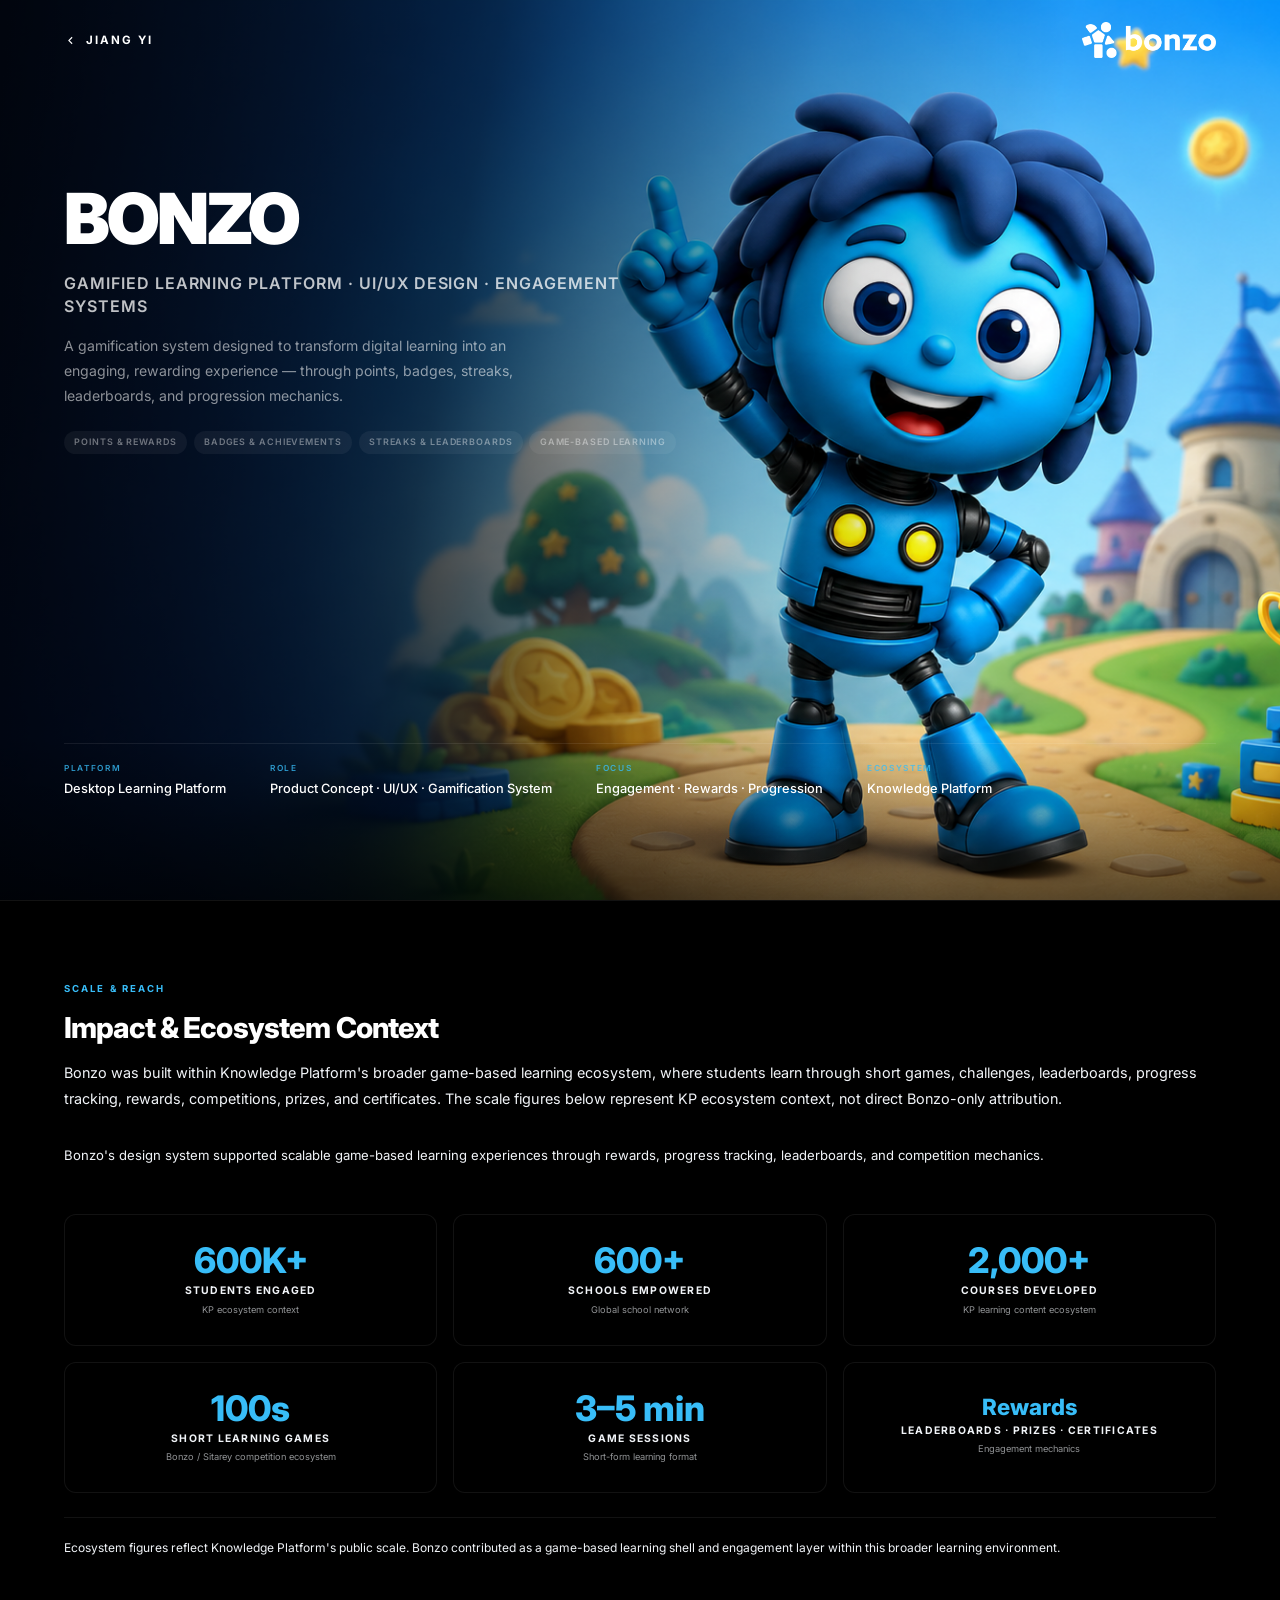
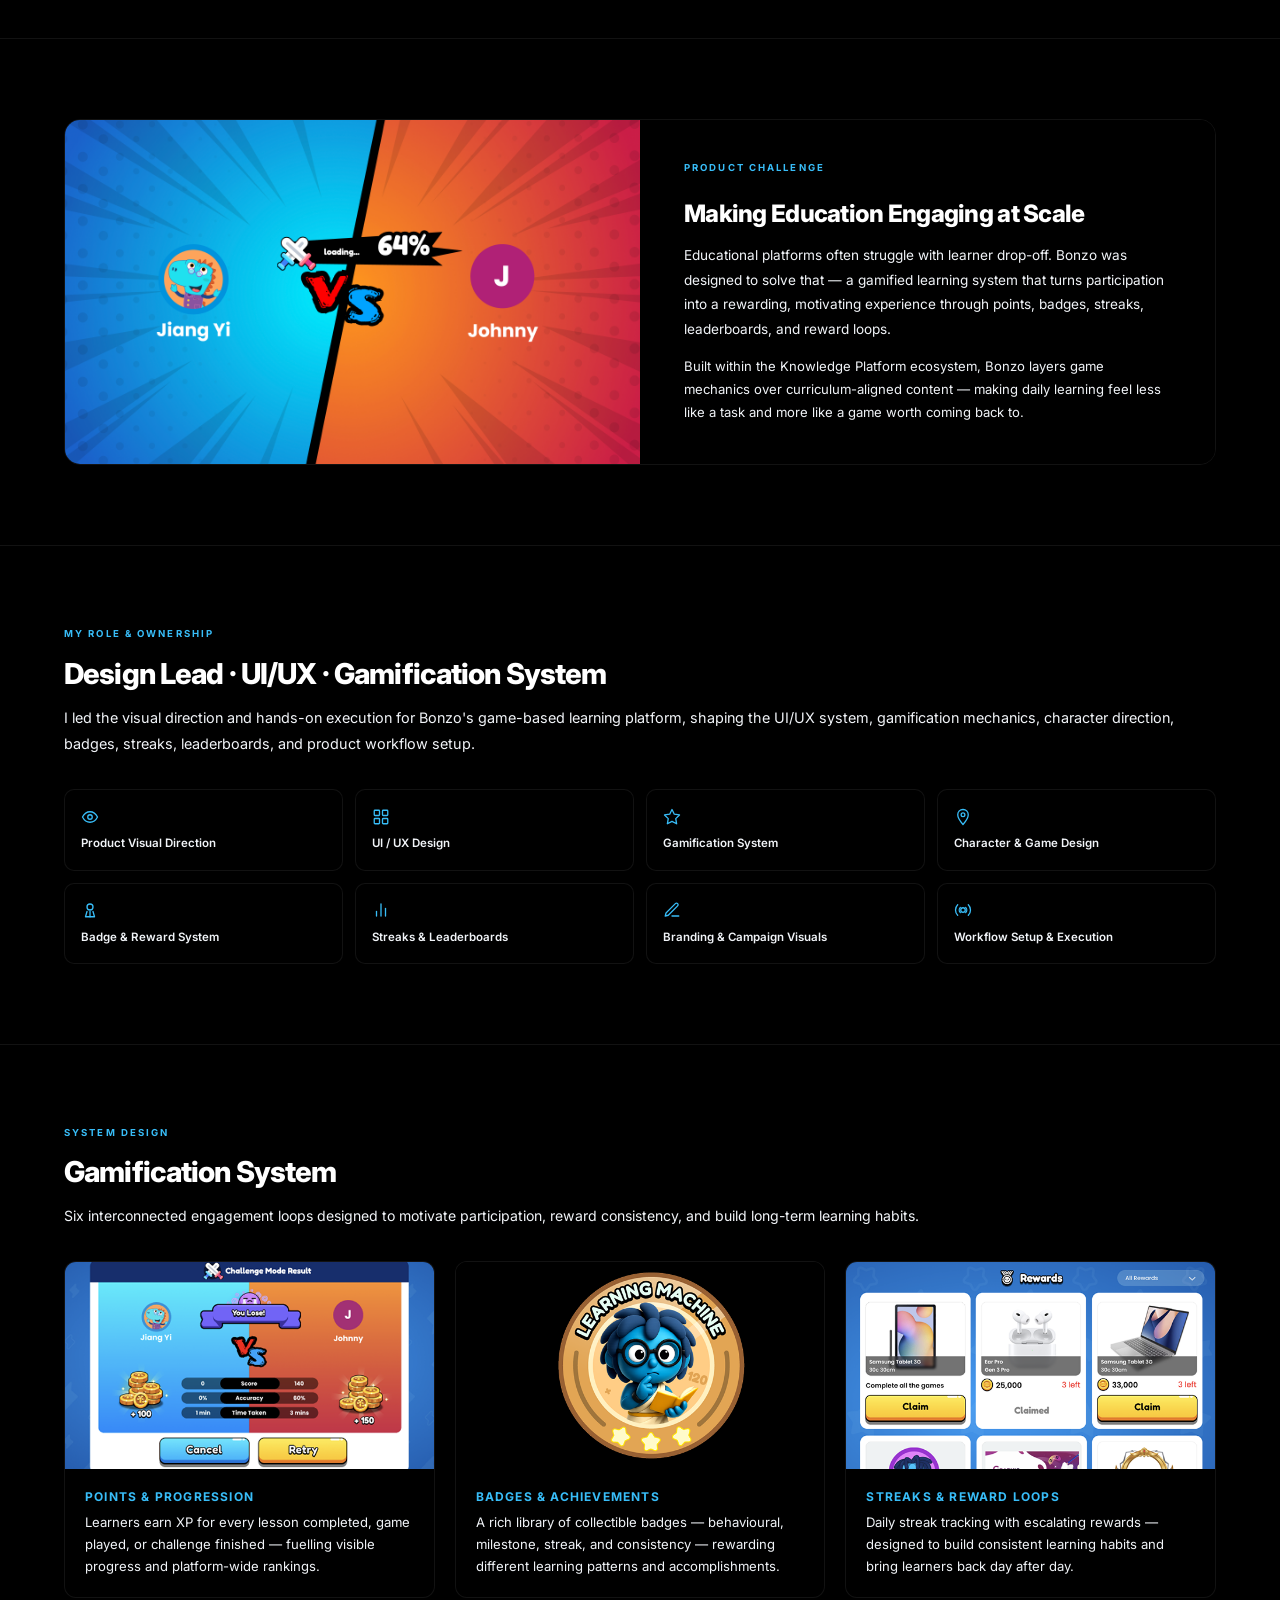
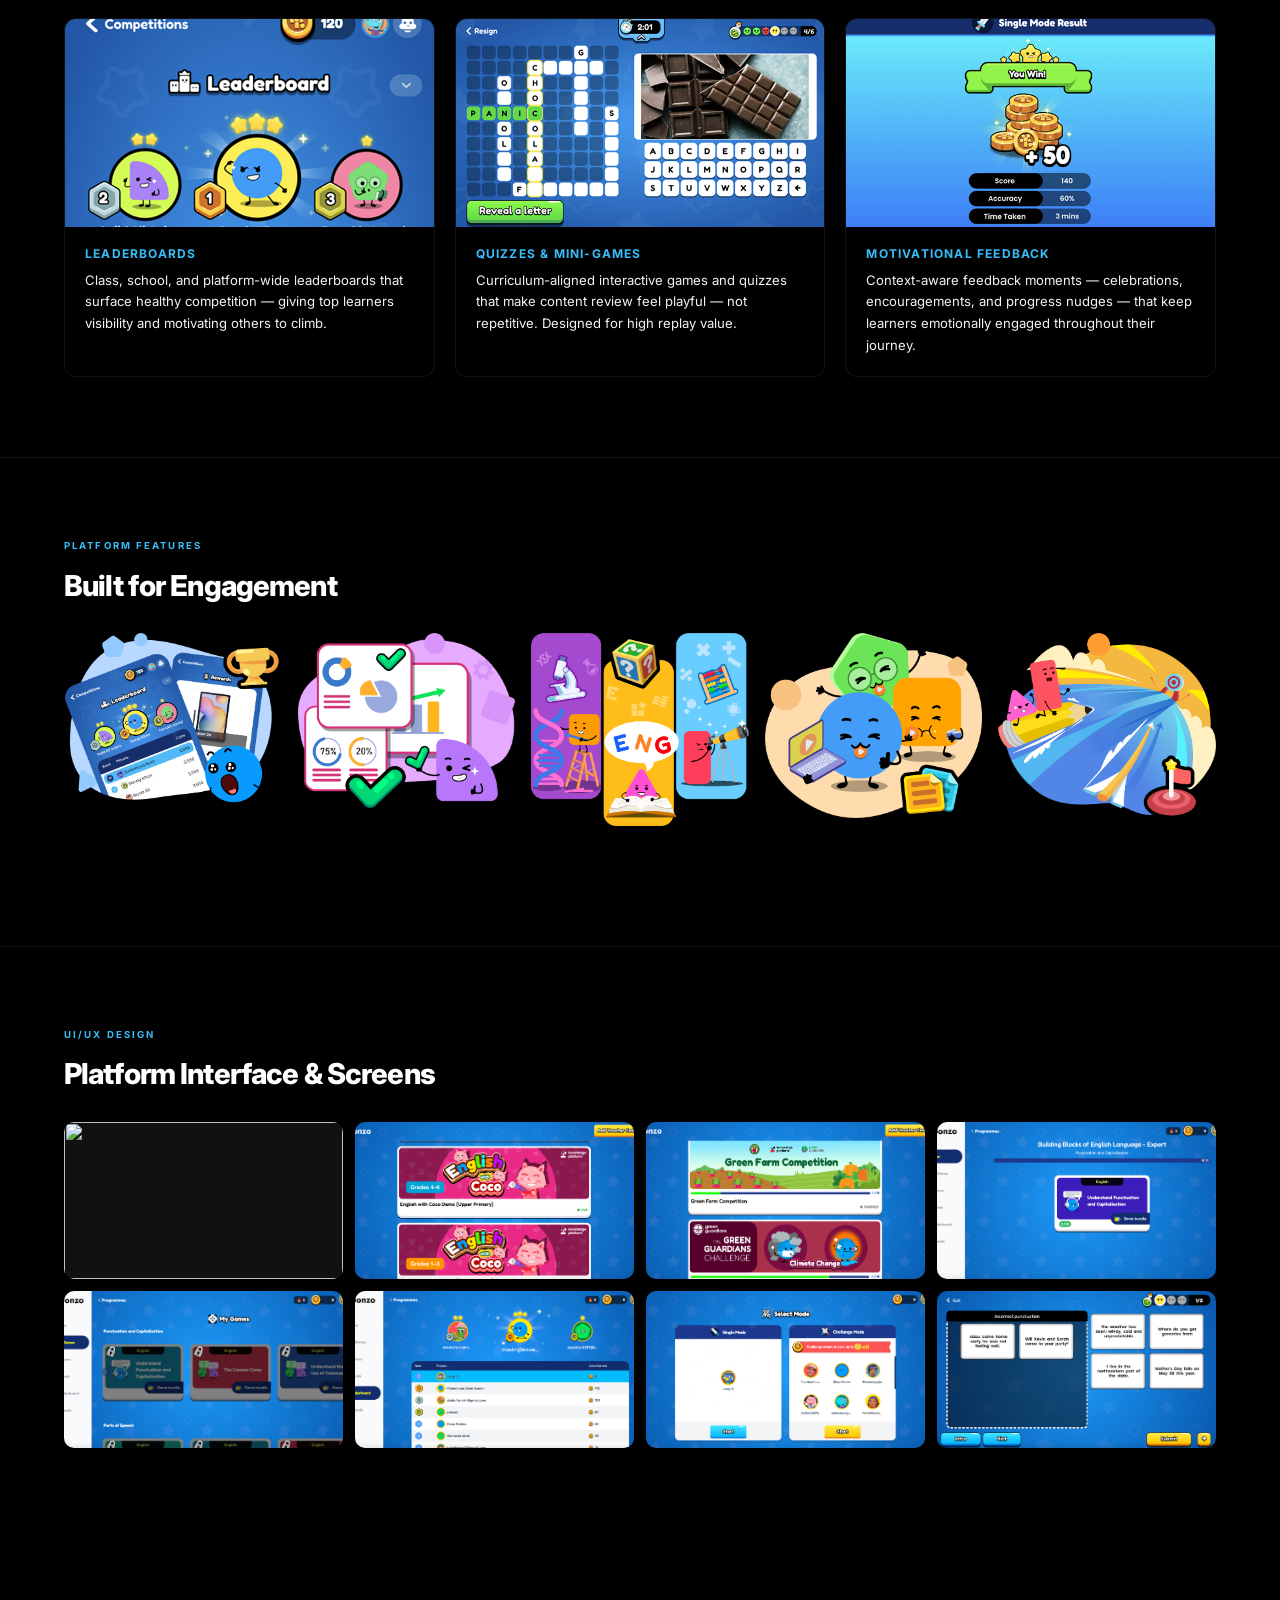
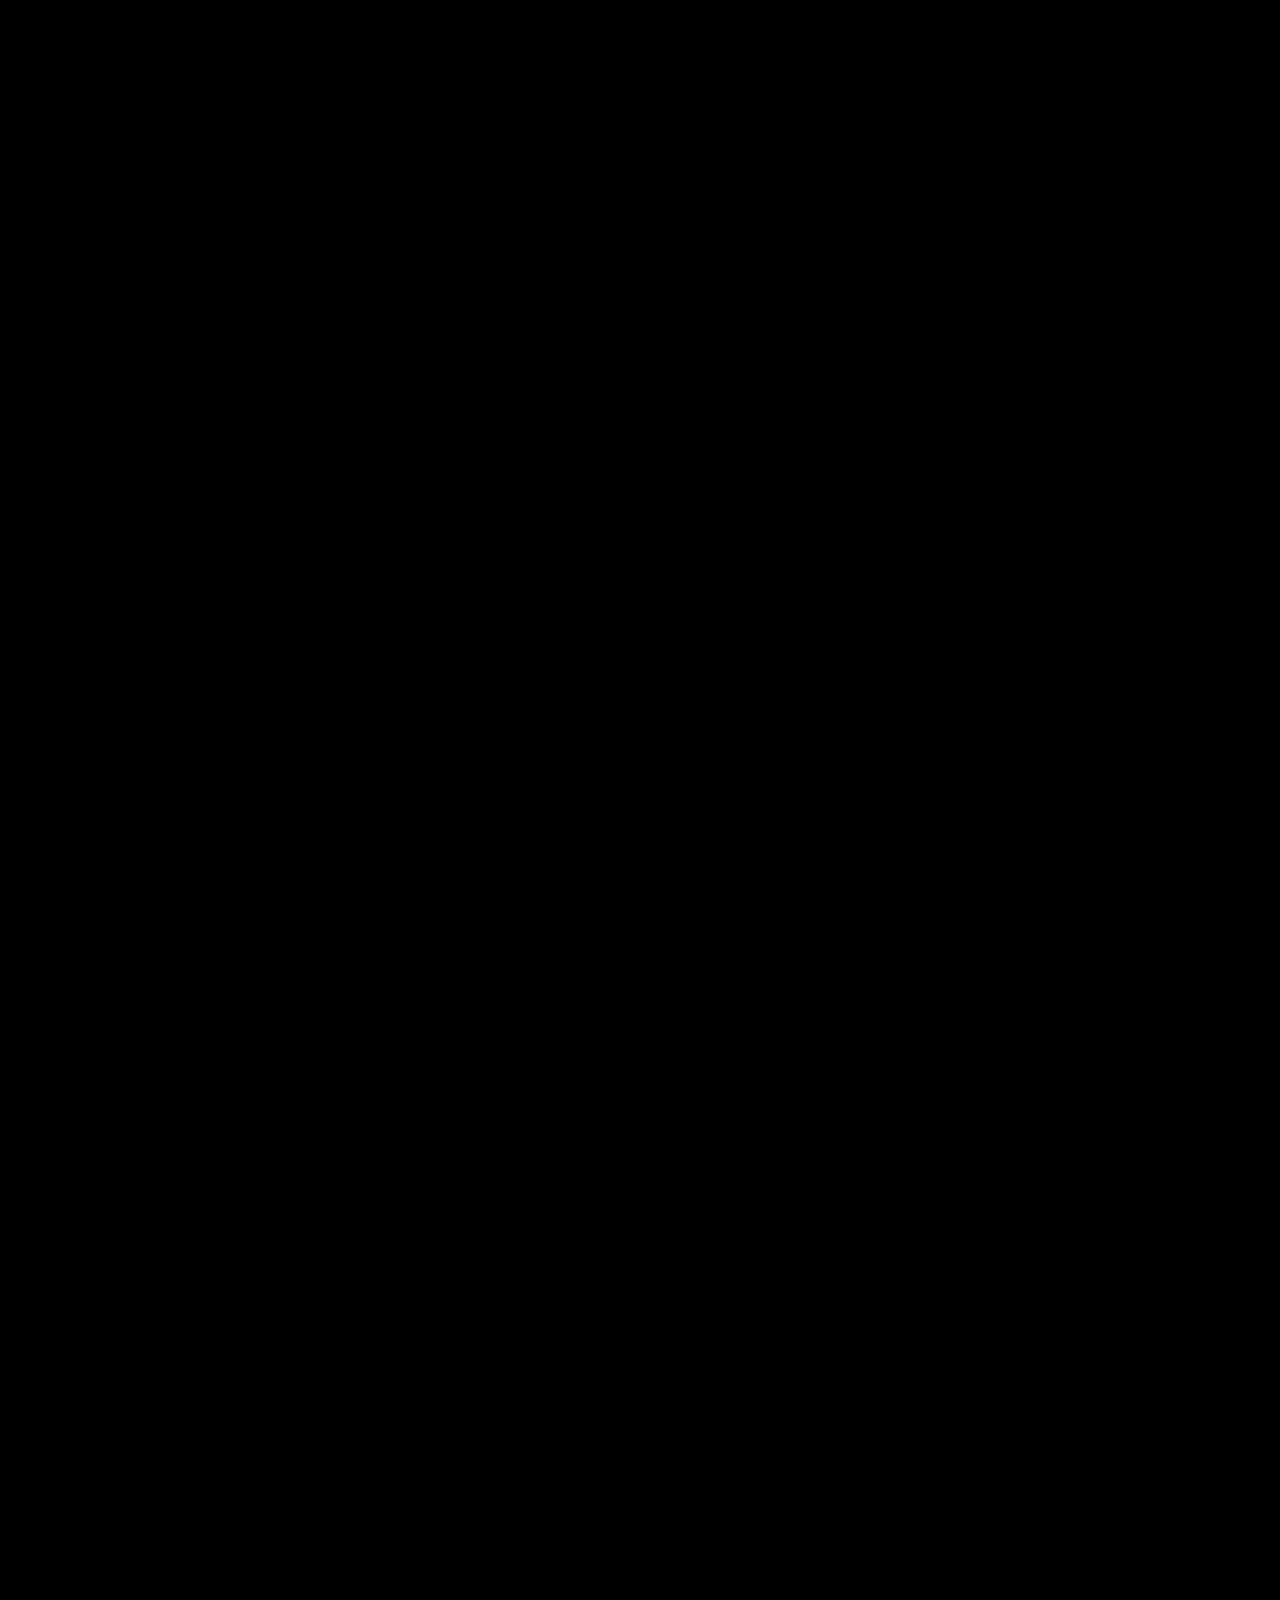
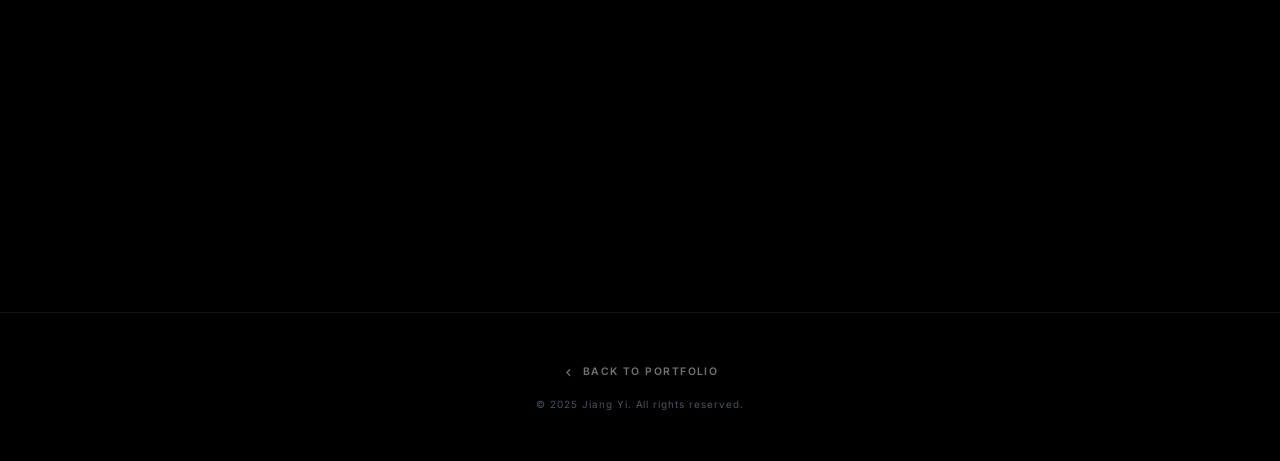
==== projects/bonzo/index.html @ a7fcb8cb "Portfolio update — Bonzo redesign, homepage fixes" ====
<!DOCTYPE html>
<html lang="en">
<head>
  <meta charset="UTF-8">
  <meta name="viewport" content="width=device-width, initial-scale=1.0">
  <title>BONZO — Jiang Yi</title>
  <link rel="stylesheet" href="../../assets/style.css">
  <link rel="preconnect" href="https://fonts.googleapis.com">
  <link href="https://fonts.googleapis.com/css2?family=Playfair+Display:ital@1&display=swap" rel="stylesheet">
  <style>
    @keyframes slow-pan{from{background-position:40% center}to{background-position:60% center}}
    /* Hero: full-bleed, no scale gap, stronger left gradient */
    .hero-full__bg img{transform:none!important;object-fit:cover!important;object-position:center center!important}
    .hero-full__bg::before{background:
      linear-gradient(100deg,rgba(0,0,0,.88) 0%,rgba(0,0,0,.65) 35%,rgba(0,0,0,.2) 58%,rgba(0,0,0,0) 75%),
      linear-gradient(to top,rgba(0,0,0,.6) 0%,rgba(0,0,0,0) 18%)!important}
    .overview-grid{display:grid;grid-template-columns:1.2fr 1fr;gap:4rem;align-items:start}
    .role-note{font-size:.78rem;color:var(--text3);margin-top:1rem;line-height:1.65;font-style:italic}
    .role-grid{display:grid;grid-template-columns:repeat(4,1fr);gap:.75rem;margin-top:1.5rem}
    .role-card{background:#000;border:1px solid var(--line);border-radius:10px;padding:1.1rem 1rem;font-size:.72rem;font-weight:600;color:var(--text2);line-height:1.45;transition:transform .25s ease,box-shadow .25s ease,border-color .25s ease}
    .role-card:hover{transform:translateY(-3px);box-shadow:0 10px 28px -8px var(--accent-glow);border-color:var(--accent-soft)}
    .role-card svg{display:block;width:18px;height:18px;stroke:var(--accent);fill:none;stroke-width:1.75;stroke-linecap:round;stroke-linejoin:round;margin-bottom:.6rem}
    /* Gamification feature cards */
    .gami-grid{display:grid;grid-template-columns:repeat(3,1fr);gap:1.25rem}
    .gami-card{background:#000;border-radius:12px;overflow:hidden;border:1px solid var(--line);transition:transform .25s ease,box-shadow .25s ease}
    .gami-card:hover{transform:translateY(-4px);box-shadow:0 16px 40px -10px var(--accent-glow)}
    .gami-thumb{width:100%;aspect-ratio:16/9;overflow:hidden;background:#111}
    .gami-thumb img{width:100%;height:100%;object-fit:cover;display:block;transition:transform .4s ease}
    .gami-card:hover .gami-thumb img{transform:scale(1.04)}
    .gami-body{padding:1.1rem 1.25rem 1.25rem}
    .gami-title{font-size:.75rem;font-weight:700;letter-spacing:.1em;text-transform:uppercase;color:var(--accent);margin-bottom:.4rem}
    .gami-desc{font-size:.82rem;color:var(--text3);line-height:1.65}
    /* Badge carousel */
    .badge-category{margin-bottom:3.5rem}
    .badge-cat-label{font-size:.6rem;font-weight:700;letter-spacing:.14em;text-transform:uppercase;color:var(--text3);margin-bottom:1.25rem;padding-bottom:.6rem;border-bottom:1px solid rgba(255,255,255,0.07);display:flex;align-items:center;justify-content:space-between}
    .badge-cat-label span{display:flex;gap:.4rem}
    .badge-nav-btn{background:none;border:1px solid rgba(255,255,255,0.12);border-radius:50%;width:28px;height:28px;display:flex;align-items:center;justify-content:center;cursor:pointer;color:rgba(255,255,255,0.5);transition:border-color .2s,color .2s,background .2s;flex-shrink:0}
    .badge-nav-btn:hover{border-color:var(--accent);color:var(--accent);background:rgba(255,255,255,0.04)}
    .badge-nav-btn:disabled{opacity:.2;cursor:default}
    .badge-nav-btn svg{width:14px;height:14px;stroke:currentColor;fill:none;stroke-width:2;stroke-linecap:round;stroke-linejoin:round}
    .badge-carousel{overflow:hidden;position:relative}
    .badge-track{display:flex;gap:1.5rem;transition:transform .4s cubic-bezier(.4,0,.2,1)}
    .badge-item{text-align:center;background:none;padding:.5rem;flex:0 0 calc(25% - 1.125rem);min-width:0;transition:transform .3s cubic-bezier(.34,1.56,.64,1)}
    .badge-item:hover{transform:scale(1.15)}
    .badge-item img{width:140px;height:140px;object-fit:contain;display:block;margin:0 auto .75rem;filter:drop-shadow(0 8px 20px rgba(0,0,0,0.55))}
    .badge-item:hover img{filter:drop-shadow(0 14px 28px rgba(0,0,0,0.5)) brightness(1.1)}
    .badge-name{font-size:.58rem;font-weight:700;letter-spacing:.1em;text-transform:uppercase;color:var(--text3);line-height:1.3}
    /* Impact */
    .impact-grid{display:grid;grid-template-columns:repeat(3,1fr);gap:1rem}
    .impact-item{background:#000;border:1px solid var(--line);border-radius:12px;padding:1.75rem 1.5rem;text-align:center;transition:transform .25s ease,box-shadow .25s ease,border-color .25s ease}
    .impact-item:hover{transform:translateY(-4px);box-shadow:0 16px 40px -10px var(--accent-glow);border-color:var(--accent-soft)}
    .impact-num{font-size:2.2rem;font-weight:800;color:var(--accent);line-height:1;margin-bottom:.3rem}
    .impact-label{font-size:.65rem;font-weight:700;letter-spacing:.12em;text-transform:uppercase;color:var(--text2);margin-bottom:.25rem}
    .impact-note{font-size:.58rem;color:var(--text3);opacity:.6;margin-top:.2rem;line-height:1.4}
    .ecosystem-note{font-size:.75rem;color:var(--text3);line-height:1.65;margin-top:1.5rem;padding-top:1.25rem;border-top:1px solid var(--line)}
    /* Feature pill cards */
    .feat-grid{display:grid;grid-template-columns:repeat(5,1fr);gap:1rem;margin-bottom:2.5rem}
    .feat-card{background:#000;border-radius:12px;overflow:hidden;transition:transform .25s ease}
    .feat-card:hover{transform:translateY(-4px)}
    .feat-card img{width:100%;display:block;object-fit:cover}
    @media(max-width:900px){
      .overview-grid{grid-template-columns:1fr;gap:2.5rem}
      .role-grid{grid-template-columns:repeat(2,1fr)}
      .gami-grid{grid-template-columns:repeat(2,1fr)}
      .badge-row{grid-template-columns:repeat(4,1fr)}
      .badge-item img{width:110px;height:110px}
      .impact-grid{grid-template-columns:repeat(2,1fr)}
      .feat-grid{grid-template-columns:repeat(3,1fr)}
    }
    @media(max-width:600px){
      .gami-grid{grid-template-columns:1fr}
      .role-grid{grid-template-columns:1fr}
      .badge-row{grid-template-columns:repeat(2,1fr)}
      .badge-item img{width:90px;height:90px}
      .feat-grid{grid-template-columns:repeat(2,1fr)}
    }
  </style>
</head>
<body class="theme-sky">

  <nav class="site-nav" id="siteNav">
    <div class="container">
      <a href="../../index.html" class="nav-logo">
        <svg viewBox="0 0 24 24" fill="none" stroke="currentColor" stroke-width="2"><polyline points="15 18 9 12 15 6"/></svg>
        Jiang Yi
      </a>
      <img src="./assets/top%20right%20small%20Logo.png" alt="Bonzo" style="height:36px;width:auto;display:block">
    </div>
  </nav>

  <!-- HERO -->
  <section class="hero-full">
    <div class="hero-full__bg">
      <img src="./assets/Hero%20Image.png" alt="Bonzo platform"
           onerror="this.style.display='none';this.nextElementSibling.style.display='flex'">
      <div class="hero-full__placeholder" style="display:none"></div>
    </div>
    <div class="hero-full__frame">
      <div class="hero-full__content">
        <h1 class="hero-full__title">BONZO</h1>
        <p class="hero-full__sub">Gamified Learning Platform · UI/UX Design · Engagement Systems</p>
        <p class="hero-full__desc">A gamification system designed to transform digital learning into an engaging, rewarding experience — through points, badges, streaks, leaderboards, and progression mechanics.</p>
        <div class="hero-full__tags">
          <span class="tag">Points & Rewards</span>
          <span class="tag">Badges & Achievements</span>
          <span class="tag">Streaks & Leaderboards</span>
          <span class="tag">Game-Based Learning</span>
        </div>
      </div>
      <div class="hero-full__footer">
        <div class="hero-full__meta hero-full__meta--4">
          <div><div class="m-l">Platform</div><div class="m-v">Desktop Learning Platform</div></div>
          <div><div class="m-l">Role</div><div class="m-v">Product Concept · UI/UX · Gamification System</div></div>
          <div><div class="m-l">Focus</div><div class="m-v">Engagement · Rewards · Progression</div></div>
          <div><div class="m-l">Ecosystem</div><div class="m-v">Knowledge Platform</div></div>
        </div>
      </div>
    </div>
  </section>

  <!-- IMPACT & SCALE -->
  <section class="content-section reveal" id="bonzo-impact">
    <div class="container">
      <span class="section-label">Scale & Reach</span>
      <h2 style="font-size:1.8rem;margin:1rem 0 1rem;line-height:1.1">Impact & Ecosystem Context</h2>
      <p class="section-lead">Bonzo was built within Knowledge Platform's broader game-based learning ecosystem, where students learn through short games, challenges, leaderboards, progress tracking, rewards, competitions, prizes, and certificates. The scale figures below represent KP ecosystem context, not direct Bonzo-only attribution.</p>
      <p style="font-size:.82rem;color:var(--text2);line-height:1.7;margin-bottom:2rem">Bonzo's design system supported scalable game-based learning experiences through rewards, progress tracking, leaderboards, and competition mechanics.</p>
      <div class="impact-grid">
        <div class="impact-item">
          <div class="impact-num">600K+</div>
          <div class="impact-label">Students Engaged</div>
          <div class="impact-note">KP ecosystem context</div>
        </div>
        <div class="impact-item">
          <div class="impact-num">600+</div>
          <div class="impact-label">Schools Empowered</div>
          <div class="impact-note">Global school network</div>
        </div>
        <div class="impact-item">
          <div class="impact-num">2,000+</div>
          <div class="impact-label">Courses Developed</div>
          <div class="impact-note">KP learning content ecosystem</div>
        </div>
        <div class="impact-item">
          <div class="impact-num">100s</div>
          <div class="impact-label">Short Learning Games</div>
          <div class="impact-note">Bonzo / Sitarey competition ecosystem</div>
        </div>
        <div class="impact-item">
          <div class="impact-num">3–5 min</div>
          <div class="impact-label">Game Sessions</div>
          <div class="impact-note">Short-form learning format</div>
        </div>
        <div class="impact-item">
          <div class="impact-num" style="font-size:1.4rem;padding-top:.3rem">Rewards</div>
          <div class="impact-label">Leaderboards · Prizes · Certificates</div>
          <div class="impact-note">Engagement mechanics</div>
        </div>
      </div>
      <p class="ecosystem-note">Ecosystem figures reflect Knowledge Platform's public scale. Bonzo contributed as a game-based learning shell and engagement layer within this broader learning environment.</p>
    </div>
  </section>

  <!-- PRODUCT CHALLENGE & ROLE -->
  <section class="content-section reveal">
    <div class="container">
      <div style="display:grid;grid-template-columns:1fr 1fr;min-height:320px;border-radius:16px;overflow:hidden;border:1px solid var(--line)">
        <div style="overflow:hidden">
          <img src="./assets/game.jpg" alt="Bonzo game interface" loading="lazy"
               style="width:100%;height:100%;object-fit:cover;object-position:center center;display:block">
        </div>
        <div style="display:flex;flex-direction:column;justify-content:center;padding:2.5rem 2.75rem;background:#000">
          <span class="section-label">Product Challenge</span>
          <h2 style="font-size:1.5rem;margin:.75rem 0 1rem;line-height:1.15">Making Education Engaging at Scale</h2>
          <p style="color:var(--text2);font-size:.85rem;line-height:1.8;margin-bottom:.9rem">Educational platforms often struggle with learner drop-off. Bonzo was designed to solve that — a gamified learning system that turns participation into a rewarding, motivating experience through points, badges, streaks, leaderboards, and reward loops.</p>
          <p style="color:var(--text3);font-size:.82rem;line-height:1.75">Built within the Knowledge Platform ecosystem, Bonzo layers game mechanics over curriculum-aligned content — making daily learning feel less like a task and more like a game worth coming back to.</p>
        </div>
      </div>
    </div>
  </section>

  <!-- MY ROLE & OWNERSHIP -->
  <section class="content-section reveal">
    <div class="container">
      <span class="section-label">My Role & Ownership</span>
      <h2 style="font-size:1.8rem;margin:1rem 0 1rem;line-height:1.1">Design Lead · UI/UX · Gamification System</h2>
      <p class="section-lead">I led the visual direction and hands-on execution for Bonzo's game-based learning platform, shaping the UI/UX system, gamification mechanics, character direction, badges, streaks, leaderboards, and product workflow setup.</p>
      <div class="role-grid">
        <div class="role-card">
          <svg viewBox="0 0 24 24"><circle cx="12" cy="12" r="3"/><path d="M2 12s3.5-7 10-7 10 7 10 7-3.5 7-10 7S2 12 2 12z"/></svg>
          Product Visual Direction
        </div>
        <div class="role-card">
          <svg viewBox="0 0 24 24"><rect x="3" y="3" width="7" height="7" rx="1"/><rect x="14" y="3" width="7" height="7" rx="1"/><rect x="3" y="14" width="7" height="7" rx="1"/><rect x="14" y="14" width="7" height="7" rx="1"/></svg>
          UI / UX Design
        </div>
        <div class="role-card">
          <svg viewBox="0 0 24 24"><path d="M12 2l3.09 6.26L22 9.27l-5 4.87 1.18 6.88L12 17.77l-6.18 3.25L7 14.14 2 9.27l6.91-1.01L12 2z"/></svg>
          Gamification System
        </div>
        <div class="role-card">
          <svg viewBox="0 0 24 24"><path d="M12 2C8 2 5 5 5 9c0 5 7 13 7 13s7-8 7-13c0-4-3-7-7-7z"/><circle cx="12" cy="9" r="2.5"/></svg>
          Character & Game Design
        </div>
        <div class="role-card">
          <svg viewBox="0 0 24 24"><circle cx="12" cy="8" r="4"/><path d="M8 14l-2 7h12l-2-7"/><path d="M12 14v7"/></svg>
          Badge & Reward System
        </div>
        <div class="role-card">
          <svg viewBox="0 0 24 24"><line x1="18" y1="20" x2="18" y2="10"/><line x1="12" y1="20" x2="12" y2="4"/><line x1="6" y1="20" x2="6" y2="14"/></svg>
          Streaks & Leaderboards
        </div>
        <div class="role-card">
          <svg viewBox="0 0 24 24"><path d="M12 20h9"/><path d="M16.5 3.5a2.121 2.121 0 013 3L7 19l-4 1 1-4L16.5 3.5z"/></svg>
          Branding & Campaign Visuals
        </div>
        <div class="role-card">
          <svg viewBox="0 0 24 24"><circle cx="12" cy="12" r="3"/><path d="M19.07 4.93a10 10 0 010 14.14M4.93 4.93a10 10 0 000 14.14"/><path d="M15.54 8.46a5 5 0 010 7.07M8.46 8.46a5 5 0 000 7.07"/></svg>
          Workflow Setup & Execution
        </div>
      </div>
    </div>
  </section>

  <!-- GAMIFICATION SYSTEM -->
  <section class="content-section reveal">
    <div class="container">
      <span class="section-label">System Design</span>
      <h2 style="font-size:1.8rem;margin:1rem 0 1rem;line-height:1.1">Gamification System</h2>
      <p style="color:var(--text2);font-size:.88rem;line-height:1.75;margin-bottom:2rem;">Six interconnected engagement loops designed to motivate participation, reward consistency, and build long-term learning habits.</p>
      <div class="gami-grid">
        <div class="gami-card">
          <div class="gami-thumb"><img src="./assets/01.png" alt="Points & Progression" loading="lazy"></div>
          <div class="gami-body">
            <div class="gami-title">Points & Progression</div>
            <div class="gami-desc">Learners earn XP for every lesson completed, game played, or challenge finished — fuelling visible progress and platform-wide rankings.</div>
          </div>
        </div>
        <div class="gami-card">
          <div class="gami-thumb"><img src="./assets/02.png" alt="Badges & Achievements" loading="lazy"></div>
          <div class="gami-body">
            <div class="gami-title">Badges & Achievements</div>
            <div class="gami-desc">A rich library of collectible badges — behavioural, milestone, streak, and consistency — rewarding different learning patterns and accomplishments.</div>
          </div>
        </div>
        <div class="gami-card">
          <div class="gami-thumb"><img src="./assets/03.png" alt="Streaks & Reward Loops" loading="lazy"></div>
          <div class="gami-body">
            <div class="gami-title">Streaks & Reward Loops</div>
            <div class="gami-desc">Daily streak tracking with escalating rewards — designed to build consistent learning habits and bring learners back day after day.</div>
          </div>
        </div>
        <div class="gami-card">
          <div class="gami-thumb"><img src="./assets/04.png" alt="Leaderboards" loading="lazy"></div>
          <div class="gami-body">
            <div class="gami-title">Leaderboards</div>
            <div class="gami-desc">Class, school, and platform-wide leaderboards that surface healthy competition — giving top learners visibility and motivating others to climb.</div>
          </div>
        </div>
        <div class="gami-card">
          <div class="gami-thumb"><img src="./assets/05.png" alt="Quizzes & Mini-Games" loading="lazy"></div>
          <div class="gami-body">
            <div class="gami-title">Quizzes & Mini-Games</div>
            <div class="gami-desc">Curriculum-aligned interactive games and quizzes that make content review feel playful — not repetitive. Designed for high replay value.</div>
          </div>
        </div>
        <div class="gami-card">
          <div class="gami-thumb"><img src="./assets/06.png" alt="Motivational Feedback" loading="lazy"></div>
          <div class="gami-body">
            <div class="gami-title">Motivational Feedback</div>
            <div class="gami-desc">Context-aware feedback moments — celebrations, encouragements, and progress nudges — that keep learners emotionally engaged throughout their journey.</div>
          </div>
        </div>
      </div>
    </div>
  </section>

  <!-- PLATFORM FEATURE VISUALS -->
  <section class="content-section reveal">
    <div class="container">
      <span class="section-label">Platform Features</span>
      <h2 style="font-size:1.8rem;margin:1rem 0 2rem;line-height:1.1">Built for Engagement</h2>
      <div class="feat-grid">
        <div class="feat-card"><img src="./assets/Gamified.png" alt="Gamified" loading="lazy" onerror="this.parentElement.style.background='#0a0a0a'"></div>
        <div class="feat-card"><img src="./assets/Measurable.png" alt="Measurable" loading="lazy" onerror="this.parentElement.style.background='#0a0a0a'"></div>
        <div class="feat-card"><img src="./assets/Personalised.png" alt="Personalised" loading="lazy" onerror="this.parentElement.style.background='#0a0a0a'"></div>
        <div class="feat-card"><img src="./assets/Bite-sized.png" alt="Bite-sized" loading="lazy" onerror="this.parentElement.style.background='#0a0a0a'"></div>
        <div class="feat-card"><img src="./assets/Adaptiv.png" alt="Adaptive" loading="lazy" onerror="this.parentElement.style.background='#0a0a0a'"></div>
      </div>
    </div>
  </section>

  <!-- UI/UX DESIGN -->
  <section class="content-section reveal">
    <div class="container">
      <span class="section-label">UI/UX Design</span>
      <h2 style="font-size:1.8rem;margin:1rem 0 2rem;line-height:1.1">Platform Interface & Screens</h2>
      <div style="display:grid;grid-template-columns:repeat(4,1fr);gap:.75rem">
        <div class="gallery-item"><img src="./assets/Screenshot-2026-05-23-at-5.06.01-PM.png" loading="lazy" style="width:100%;height:100%;object-fit:cover"></div>
        <div class="gallery-item"><img src="./assets/Screenshot-2026-05-23-at-5.06.27-PM.png" loading="lazy" style="width:100%;height:100%;object-fit:cover"></div>
        <div class="gallery-item"><img src="./assets/Screenshot-2026-05-23-at-5.06.45-PM.png" loading="lazy" style="width:100%;height:100%;object-fit:cover"></div>
        <div class="gallery-item"><img src="./assets/Screenshot-2026-05-23-at-5.07.19-PM.png" loading="lazy" style="width:100%;height:100%;object-fit:cover"></div>
        <div class="gallery-item"><img src="./assets/Screenshot-2026-05-23-at-5.07.38-PM.png" loading="lazy" style="width:100%;height:100%;object-fit:cover"></div>
        <div class="gallery-item"><img src="./assets/Screenshot-2026-05-23-at-5.08.09-PM.png" loading="lazy" style="width:100%;height:100%;object-fit:cover"></div>
        <div class="gallery-item"><img src="./assets/Screenshot-2026-05-23-at-5.08.36-PM.png" loading="lazy" style="width:100%;height:100%;object-fit:cover"></div>
        <div class="gallery-item"><img src="./assets/Screenshot-2026-05-23-at-5.09.04-PM.png" loading="lazy" style="width:100%;height:100%;object-fit:cover"></div>
      </div>
    </div>
  </section>

  <!-- BADGE & STREAK SYSTEM -->
  <section class="content-section reveal">
    <div class="container">
      <span class="section-label">Reward Design</span>
      <h2 style="font-size:1.8rem;margin:1rem 0 1rem;line-height:1.1">Badge & Streak System</h2>
      <p style="color:var(--text2);font-size:.88rem;line-height:1.75;margin-bottom:2.5rem;">A multi-dimensional badge library recognising every learning behaviour — from first sessions to year-long consistency. Designed to reward the full spectrum of learner types.</p>

      <!-- Behavioural Badges -->
      <div class="badge-category">
        <div class="badge-cat-label">
          Behavioural Badges — Actions &amp; Engagement
          <span>
            <button class="badge-nav-btn" data-carousel="b0" data-dir="-1" disabled><svg viewBox="0 0 24 24"><polyline points="15 18 9 12 15 6"/></svg></button>
            <button class="badge-nav-btn" data-carousel="b0" data-dir="1"><svg viewBox="0 0 24 24"><polyline points="9 18 15 12 9 6"/></svg></button>
          </span>
        </div>
        <div class="badge-carousel"><div class="badge-track" id="b0">
          <div class="badge-item"><img src="./assets/Bonzo%20Badges/Behavioral%20badges/Badge%20collector.png" alt="Badge Collector" loading="lazy" onerror="this.style.display='none'"><div class="badge-name">Badge Collector</div></div>
          <div class="badge-item"><img src="./assets/Bonzo%20Badges/Behavioral%20badges/Curious%20explorer.png" alt="Curious Explorer" loading="lazy" onerror="this.style.display='none'"><div class="badge-name">Curious Explorer</div></div>
          <div class="badge-item"><img src="./assets/Bonzo%20Badges/Behavioral%20badges/Hintless%20Hero.png" alt="Hintless Hero" loading="lazy" onerror="this.style.display='none'"><div class="badge-name">Hintless Hero</div></div>
          <div class="badge-item"><img src="./assets/Bonzo%20Badges/Behavioral%20badges/Team%20player.png" alt="Team Player" loading="lazy" onerror="this.style.display='none'"><div class="badge-name">Team Player</div></div>
          <div class="badge-item"><img src="./assets/Bonzo%20Badges/Behavioral%20badges/Comeback%20kid.png" alt="Comeback Kid" loading="lazy" onerror="this.style.display='none'"><div class="badge-name">Comeback Kid</div></div>
          <div class="badge-item"><img src="./assets/Bonzo%20Badges/Behavioral%20badges/Leanring%20sprint.png" alt="Learning Sprint" loading="lazy" onerror="this.style.display='none'"><div class="badge-name">Learning Sprint</div></div>
          <div class="badge-item"><img src="./assets/Bonzo%20Badges/Behavioral%20badges/Monday%20mover.png" alt="Monday Mover" loading="lazy" onerror="this.style.display='none'"><div class="badge-name">Monday Mover</div></div>
          <div class="badge-item"><img src="./assets/Bonzo%20Badges/Behavioral%20badges/Night%20owl.png" alt="Night Owl" loading="lazy" onerror="this.style.display='none'"><div class="badge-name">Night Owl</div></div>
        </div></div>
      </div>

      <!-- Streak Badges -->
      <div class="badge-category">
        <div class="badge-cat-label">
          Streak Badges — Daily Commitment
          <span>
            <button class="badge-nav-btn" data-carousel="b1" data-dir="-1" disabled><svg viewBox="0 0 24 24"><polyline points="15 18 9 12 15 6"/></svg></button>
            <button class="badge-nav-btn" data-carousel="b1" data-dir="1"><svg viewBox="0 0 24 24"><polyline points="9 18 15 12 9 6"/></svg></button>
          </span>
        </div>
        <div class="badge-carousel"><div class="badge-track" id="b1">
          <div class="badge-item"><img src="./assets/Bonzo%20Badges/Streak%20based%20badges/Bonzo%20Beast.png" alt="Bonzo Beast" loading="lazy" onerror="this.style.display='none'"><div class="badge-name">Bonzo Beast</div></div>
          <div class="badge-item"><img src="./assets/Bonzo%20Badges/Streak%20based%20badges/Habit%20Hero.png" alt="Habit Hero" loading="lazy" onerror="this.style.display='none'"><div class="badge-name">Habit Hero</div></div>
          <div class="badge-item"><img src="./assets/Bonzo%20Badges/Streak%20based%20badges/Committed%20Learner.png" alt="Committed Learner" loading="lazy" onerror="this.style.display='none'"><div class="badge-name">Committed Learner</div></div>
          <div class="badge-item"><img src="./assets/Bonzo%20Badges/Streak%20based%20badges/Learning%20Machine.png" alt="Learning Machine" loading="lazy" onerror="this.style.display='none'"><div class="badge-name">Learning Machine</div></div>
          <div class="badge-item"><img src="./assets/Bonzo%20Badges/Streak%20based%20badges/365%20Days%20of%20Brilliance.png" alt="365 Days of Brilliance" loading="lazy" onerror="this.style.display='none'"><div class="badge-name">365 Days of Brilliance</div></div>
          <div class="badge-item"><img src="./assets/Bonzo%20Badges/Streak%20based%20badges/Consistency%20Champ.png" alt="Consistency Champ" loading="lazy" onerror="this.style.display='none'"><div class="badge-name">Consistency Champ</div></div>
          <div class="badge-item"><img src="./assets/Bonzo%20Badges/Streak%20based%20badges/Focused%20fire.png" alt="Focused Fire" loading="lazy" onerror="this.style.display='none'"><div class="badge-name">Focused Fire</div></div>
          <div class="badge-item"><img src="./assets/Bonzo%20Badges/Streak%20based%20badges/Momentum%20Builder.png" alt="Momentum Builder" loading="lazy" onerror="this.style.display='none'"><div class="badge-name">Momentum Builder</div></div>
          <div class="badge-item"><img src="./assets/Bonzo%20Badges/Streak%20based%20badges/Never%20Miss%20a%20Beat.png" alt="Never Miss a Beat" loading="lazy" onerror="this.style.display='none'"><div class="badge-name">Never Miss a Beat</div></div>
          <div class="badge-item"><img src="./assets/Bonzo%20Badges/Streak%20based%20badges/Rookie%20Streaker.png" alt="Rookie Streaker" loading="lazy" onerror="this.style.display='none'"><div class="badge-name">Rookie Streaker</div></div>
        </div></div>
      </div>

      <!-- Milestone Badges -->
      <div class="badge-category">
        <div class="badge-cat-label">
          Milestone Badges — Progression
          <span>
            <button class="badge-nav-btn" data-carousel="b2" data-dir="-1" disabled><svg viewBox="0 0 24 24"><polyline points="15 18 9 12 15 6"/></svg></button>
            <button class="badge-nav-btn" data-carousel="b2" data-dir="1"><svg viewBox="0 0 24 24"><polyline points="9 18 15 12 9 6"/></svg></button>
          </span>
        </div>
        <div class="badge-carousel"><div class="badge-track" id="b2">
          <div class="badge-item"><img src="./assets/Bonzo%20Badges/Milestone%20badges/Bonzo%20legend.png" alt="Bonzo Legend" loading="lazy" onerror="this.style.display='none'"><div class="badge-name">Bonzo Legend</div></div>
          <div class="badge-item"><img src="./assets/Bonzo%20Badges/Milestone%20badges/Centurion.png" alt="Centurion" loading="lazy" onerror="this.style.display='none'"><div class="badge-name">Centurion</div></div>
          <div class="badge-item"><img src="./assets/Bonzo%20Badges/Milestone%20badges/First%20five.png" alt="First Five" loading="lazy" onerror="this.style.display='none'"><div class="badge-name">First Five</div></div>
          <div class="badge-item"><img src="./assets/Bonzo%20Badges/Milestone%20badges/Pro%20player.png" alt="Pro Player" loading="lazy" onerror="this.style.display='none'"><div class="badge-name">Pro Player</div></div>
          <div class="badge-item"><img src="./assets/Bonzo%20Badges/Milestone%20badges/Double%20digits.png" alt="Double Digits" loading="lazy" onerror="this.style.display='none'"><div class="badge-name">Double Digits</div></div>
          <div class="badge-item"><img src="./assets/Bonzo%20Badges/Milestone%20badges/Game%20hopper.png" alt="Game Hopper" loading="lazy" onerror="this.style.display='none'"><div class="badge-name">Game Hopper</div></div>
          <div class="badge-item"><img src="./assets/Bonzo%20Badges/Milestone%20badges/Learning%20machine.png" alt="Learning Machine" loading="lazy" onerror="this.style.display='none'"><div class="badge-name">Learning Machine</div></div>
          <div class="badge-item"><img src="./assets/Bonzo%20Badges/Milestone%20badges/Master%20of%20games.png" alt="Master of Games" loading="lazy" onerror="this.style.display='none'"><div class="badge-name">Master of Games</div></div>
          <div class="badge-item"><img src="./assets/Bonzo%20Badges/Milestone%20badges/Mastery%20seeker.png" alt="Mastery Seeker" loading="lazy" onerror="this.style.display='none'"><div class="badge-name">Mastery Seeker</div></div>
        </div></div>
      </div>

      <!-- Consistency Badges -->
      <div class="badge-category">
        <div class="badge-cat-label">
          Consistency Badges — Long-term Habits
          <span>
            <button class="badge-nav-btn" data-carousel="b3" data-dir="-1" disabled><svg viewBox="0 0 24 24"><polyline points="15 18 9 12 15 6"/></svg></button>
            <button class="badge-nav-btn" data-carousel="b3" data-dir="1"><svg viewBox="0 0 24 24"><polyline points="9 18 15 12 9 6"/></svg></button>
          </span>
        </div>
        <div class="badge-carousel"><div class="badge-track" id="b3">
          <div class="badge-item"><img src="./assets/Bonzo%20Badges/Consistency%20badges/Weekly%20hustler.png" alt="Weekly Hustler" loading="lazy" onerror="this.style.display='none'"><div class="badge-name">Weekly Hustler</div></div>
          <div class="badge-item"><img src="./assets/Bonzo%20Badges/Consistency%20badges/Monthly%20grinder.png" alt="Monthly Grinder" loading="lazy" onerror="this.style.display='none'"><div class="badge-name">Monthly Grinder</div></div>
          <div class="badge-item"><img src="./assets/Bonzo%20Badges/Consistency%20badges/Steady%20climber.png" alt="Steady Climber" loading="lazy" onerror="this.style.display='none'"><div class="badge-name">Steady Climber</div></div>
          <div class="badge-item"><img src="./assets/Bonzo%20Badges/Consistency%20badges/Half-year%20hero.png" alt="Half-Year Hero" loading="lazy" onerror="this.style.display='none'"><div class="badge-name">Half-Year Hero</div></div>
          <div class="badge-item"><img src="./assets/Bonzo%20Badges/Consistency%20badges/Quarterly%20climber.png" alt="Quarterly Climber" loading="lazy" onerror="this.style.display='none'"><div class="badge-name">Quarterly Climber</div></div>
          <div class="badge-item"><img src="./assets/Bonzo%20Badges/Consistency%20badges/The%20bonzo%20loyalist.png" alt="The Bonzo Loyalist" loading="lazy" onerror="this.style.display='none'"><div class="badge-name">The Bonzo Loyalist</div></div>
        </div></div>
      </div>
    </div>
  </section>

  <script>
    // Badge carousel logic
    const VISIBLE = 4;
    const state = {};

    document.querySelectorAll('.badge-track').forEach(track => {
      state[track.id] = 0;
    });

    function getItemWidth(track) {
      const item = track.querySelector('.badge-item');
      if (!item) return 0;
      const gap = 24; // 1.5rem
      return item.offsetWidth + gap;
    }

    function updateCarousel(id) {
      const track = document.getElementById(id);
      const items = track.querySelectorAll('.badge-item');
      const total = items.length;
      const idx = state[id];
      const w = getItemWidth(track);
      track.style.transform = `translateX(-${idx * w}px)`;

      // Update buttons
      document.querySelectorAll(`[data-carousel="${id}"]`).forEach(btn => {
        const dir = parseInt(btn.dataset.dir);
        if (dir === -1) btn.disabled = idx === 0;
        if (dir === 1) btn.disabled = idx >= total - VISIBLE;
      });
    }

    document.querySelectorAll('.badge-nav-btn').forEach(btn => {
      btn.addEventListener('click', () => {
        const id = btn.dataset.carousel;
        const dir = parseInt(btn.dataset.dir);
        const track = document.getElementById(id);
        const total = track.querySelectorAll('.badge-item').length;
        state[id] = Math.max(0, Math.min(state[id] + dir, total - VISIBLE));
        updateCarousel(id);
      });
    });

    // Init after images load
    window.addEventListener('load', () => {
      Object.keys(state).forEach(id => updateCarousel(id));
    });
    // Also init on resize
    window.addEventListener('resize', () => {
      Object.keys(state).forEach(id => updateCarousel(id));
    });
  </script>


  <!-- CLOSING -->
  <section class="content-section reveal">
    <div class="container">
      <div style="position:relative;border-radius:20px;overflow:hidden;min-height:340px;display:flex;align-items:center;justify-content:center">
        <!-- background image -->
        <div style="position:absolute;inset:0;background-image:url('./assets/hero-poster-2.png');background-size:cover;background-position:center center;animation:slow-pan 18s ease-in-out infinite alternate"></div>
        <!-- gradient overlay -->
        <div style="position:absolute;inset:0;background:linear-gradient(135deg,rgba(0,0,0,.72) 0%,rgba(0,0,0,.45) 50%,rgba(0,0,0,.65) 100%)"></div>
        <!-- text -->
        <div style="position:relative;z-index:1;text-align:center;padding:3.5rem 4rem;max-width:700px">
          <p style="font-family:'Playfair Display',Georgia,serif;font-style:italic;font-size:clamp(1.2rem,2.2vw,1.65rem);color:#fff;line-height:1.65;font-weight:400;margin:0;text-shadow:0 2px 18px rgba(0,0,0,.5)">"A scalable gamified learning system designed to turn education into engaging, rewarding experiences."</p>
        </div>
      </div>
    </div>
  </section>

  <footer class="site-footer">
    <div class="container" style="text-align:center">
      <a href="../../index.html" class="back-link" style="justify-content:center;margin-bottom:1rem">
        <svg viewBox="0 0 24 24" fill="none" stroke="currentColor" stroke-width="2"><polyline points="15 18 9 12 15 6"/></svg>
        Back to Portfolio
      </a>
      <p>&copy; 2025 Jiang Yi. All rights reserved.</p>
    </div>
  </footer>

<script>
  const nav = document.getElementById('siteNav');
  window.addEventListener('scroll', () => {
    nav.classList.toggle('scrolled', window.scrollY > 40);
  }, {passive:true});
  const obs = new IntersectionObserver(entries => {
    entries.forEach(e => { if(e.isIntersecting){e.target.classList.add('is-in');obs.unobserve(e.target);} });
  },{threshold:0.1,rootMargin:'0px 0px -5% 0px'});
  document.querySelectorAll('.reveal').forEach(el => obs.observe(el));
</script>
</body>
</html>
---- assets/style.css ----
/* ============================================================
   JIANG YI PORTFOLIO — SHARED STYLESHEET v4
   Single font (Inter) · Meena-v2 design system
   ============================================================ */

@import url('https://fonts.googleapis.com/css2?family=Inter:wght@300;400;500;600;700;800;900&display=swap');

*, *::before, *::after { box-sizing: border-box; margin: 0; padding: 0; }

:root {
  --bg:          #000000;
  --bg2:         #000000;
  --bg3:         #111111;
  --line:        rgba(255,255,255,0.07);
  --line-strong: rgba(255,255,255,0.13);
  --accent:      #c8a96e;
  --accent2:     #e8c98e;
  --accent-soft: rgba(200,169,110,0.14);
  --accent-glow: rgba(200,169,110,0.28);
  --ink:         #F1F4F8;
  --ink-2:       #B8C2CC;
  --ink-3:       #7C8694;
  --ink-4:       #4A535F;
  --white:       #ffffff;
  --f:           'Inter', -apple-system, BlinkMacSystemFont, 'Helvetica Neue', Arial, sans-serif;
  --radius:      10px;
  --radius-lg:   16px;
  --max:         1320px;
  --gut:         64px;
}
@media (max-width:1080px){:root{--gut:48px}}
@media (max-width:720px) {:root{--gut:24px}}

html{scroll-behavior:smooth;font-size:16px}
body{background:var(--bg);color:var(--ink);font-family:var(--f);line-height:1.6;-webkit-font-smoothing:antialiased;overflow-x:hidden}
img,video{display:block;max-width:100%}
a{color:inherit;text-decoration:none}
ul{list-style:none}
h1,h2,h3,h4,h5,h6{font-family:var(--f);font-weight:800;letter-spacing:-0.03em;line-height:1.1;color:var(--white)}

/* ── LAYOUT ── */
.container      {width:100%;max-width:var(--max);margin:0 auto;padding:0 var(--gut)}
.container-wide {width:100%;max-width:1540px;margin:0 auto;padding:0 var(--gut)}
section{padding:5rem 0}

.section-label{font-family:var(--f);font-size:0.6rem;font-weight:700;letter-spacing:0.22em;text-transform:uppercase;color:var(--accent);margin-bottom:0.75rem;display:block}

.section-header{display:flex;align-items:flex-end;justify-content:space-between;margin-bottom:3rem}
.section-header h2{font-size:clamp(1.6rem,2.8vw,2.4rem)}
.section-lead{color:var(--text2);font-size:.9rem;line-height:1.8;margin-bottom:2rem}

/* ── NAV — transparent → glass on scroll ── */
.site-nav{position:fixed;top:0;left:0;right:0;z-index:100;padding:1.4rem 0;background:transparent;transition:background .35s,backdrop-filter .35s}
.site-nav.scrolled{background:linear-gradient(to bottom,rgba(0,0,0,0.82),rgba(0,0,0,0));backdrop-filter:blur(16px);-webkit-backdrop-filter:blur(16px)}
.site-nav .container{display:flex;align-items:center;justify-content:space-between}
.nav-logo{font-family:var(--f);font-size:0.72rem;font-weight:700;letter-spacing:0.18em;text-transform:uppercase;color:var(--white);display:inline-flex;align-items:center;gap:0.55rem;transition:color .25s}
.nav-logo:hover{color:var(--accent)}
.nav-logo svg{width:13px;height:13px}
.nav-links{display:flex;gap:2.5rem;align-items:center}
.nav-links a{font-family:var(--f);font-size:0.65rem;font-weight:600;letter-spacing:0.14em;text-transform:uppercase;color:rgba(255,255,255,0.55);transition:color .25s}
.nav-links a:hover{color:var(--white)}
.nav-project-name{font-family:var(--f);font-size:0.65rem;font-weight:700;letter-spacing:0.2em;text-transform:uppercase;color:rgba(255,255,255,0.6)}
.nav-project-logo{height:20px;opacity:0.85}
.nav-project-logo img{height:100%;width:auto;display:block}
.nav-cta{color:var(--accent)!important;border:1px solid rgba(200,169,110,0.5);padding:.42rem 1rem;border-radius:999px;font-family:var(--f);font-size:.62rem;font-weight:700;letter-spacing:.14em;text-transform:uppercase;transition:background .25s,border-color .25s!important}
.nav-cta:hover{background:var(--accent)!important;color:var(--bg)!important;border-color:var(--accent)!important}

/* ── BUTTONS — pill style like meena-v2 ── */
.btn{display:inline-flex;align-items:center;gap:0.5rem;font-family:var(--f);font-size:0.68rem;font-weight:700;letter-spacing:0.18em;text-transform:uppercase;padding:0.75rem 1.5rem;border-radius:999px;transition:transform .2s,background .2s,color .2s;cursor:pointer;border:none}
.btn-primary{background:var(--accent);color:#000;box-shadow:0 12px 30px -8px var(--accent-glow)}
.btn-primary:hover{transform:translateY(-1px);background:var(--accent2);color:#000}
.btn-outline{background:transparent;color:var(--ink);border:1px solid var(--line-strong)}
.btn-outline:hover{border-color:var(--accent);color:var(--accent)}

/* ── BACK LINK ── */
.back-link{display:inline-flex;align-items:center;gap:.5rem;font-family:var(--f);font-size:.65rem;font-weight:600;letter-spacing:.14em;text-transform:uppercase;color:rgba(255,255,255,.45);transition:color .25s}
.back-link:hover{color:var(--white)}
.back-link svg{width:13px;height:13px}

/* ── TAGS ── */
.tag{font-family:var(--f);font-size:.56rem;font-weight:600;letter-spacing:.1em;text-transform:uppercase;color:rgba(255,255,255,.4);background:rgba(255,255,255,.05);padding:.28rem .65rem;border-radius:999px}
.tags{display:flex;flex-wrap:wrap;gap:.35rem;margin-top:.75rem}

/* ── FULL-BLEED HERO ── */
.hero-full{position:relative;height:100vh;min-height:680px;overflow:hidden;background:#000;display:flex;flex-direction:column}
.hero-full__bg{position:absolute;inset:0;z-index:0}
.hero-full__bg img,.hero-full__bg video{width:100%;height:100%;object-fit:cover;object-position:right center;display:block;transform:scale(0.85);transform-origin:right center}
.hero-full__bg::before{content:'';position:absolute;inset:0;z-index:1;
  background:
    linear-gradient(95deg,rgba(0,0,0,.78) 0%,rgba(0,0,0,.5) 32%,rgba(0,0,0,.12) 55%,rgba(0,0,0,0) 75%),
    linear-gradient(to top,rgba(0,0,0,.55) 0%,rgba(0,0,0,0) 16%);
  pointer-events:none}
.hero-full__placeholder{width:100%;height:100%;background:#050608;display:flex;align-items:center;justify-content:center;color:var(--ink-4);font-family:var(--f);font-size:.6rem;letter-spacing:.14em;text-transform:uppercase}
.hero-full__frame{position:relative;z-index:2;width:100%;max-width:var(--max);margin:0 auto;padding:96px var(--gut) 0;height:100%;display:flex;flex-direction:column}
.hero-full__content{max-width:660px;padding-top:.5rem;flex:1}
.hero-full__logo{margin-bottom:1.5rem}
.hero-full__logo img{height:30px;width:auto;display:block}
.hero-full__eyebrow{font-family:var(--f);font-size:.62rem;font-weight:700;letter-spacing:.22em;text-transform:uppercase;color:var(--accent);margin-bottom:.85rem;display:block}
.hero-full__title{font-family:var(--f);font-size:clamp(2.6rem,5.5vw,4.8rem);font-weight:900;letter-spacing:-0.04em;line-height:1;color:var(--white);margin-bottom:1.1rem;white-space:nowrap}
.hero-full__sub{font-family:var(--f);font-size:clamp(.8rem,1.4vw,1rem);font-weight:600;letter-spacing:.06em;text-transform:uppercase;color:rgba(255,255,255,.75);margin-bottom:1rem;line-height:1.45;max-width:560px}
.hero-full__desc{font-family:var(--f);font-size:.88rem;color:rgba(255,255,255,.55);line-height:1.75;max-width:500px;font-weight:400}
.hero-full__tags{display:flex;flex-wrap:wrap;gap:.4rem;margin-top:1.4rem}
.hero-full__footer{padding-bottom:0}
.hero-full__meta{display:grid;gap:44px;padding:1.1rem 0 1.4rem;border-top:1px solid rgba(255,255,255,.08)}
.hero-full__meta--5{grid-template-columns:repeat(5,minmax(0,max-content))}
.hero-full__meta--4{grid-template-columns:repeat(4,minmax(0,max-content))}
.hero-full__meta--3{grid-template-columns:repeat(3,minmax(0,max-content))}
.hero-full__meta .m-l{font-family:var(--f);font-size:.52rem;font-weight:600;letter-spacing:.2em;text-transform:uppercase;color:var(--accent);margin-bottom:5px;opacity:.8;display:block}
.hero-full__meta .m-v{font-family:var(--f);font-size:.8rem;font-weight:500;color:var(--white);line-height:1.35}

/* ── CONTENT SECTIONS ── */
.content-section{padding:5rem 0;border-top:1px solid var(--line)}
.content-section:first-of-type{border-top:none}
.two-col{display:grid;grid-template-columns:1fr 1.8fr;gap:4rem;align-items:start}
.col-label{font-family:var(--f);font-size:.6rem;font-weight:700;letter-spacing:.2em;text-transform:uppercase;color:var(--accent);margin-bottom:.75rem;display:block}
.col-title{font-size:1.5rem;margin-bottom:1rem}
.col-body p{font-size:.9rem;color:var(--ink-2);line-height:1.85;margin-bottom:1rem}

/* ── GALLERY — no borders ── */
.gallery-item{aspect-ratio:16/9;background:var(--bg3);border-radius:var(--radius);overflow:hidden;position:relative}
.gallery-item img,.gallery-item video{width:100%;height:100%;object-fit:cover}
.img-placeholder{width:100%;height:100%;display:flex;align-items:center;justify-content:center;color:var(--ink-4);font-family:var(--f);font-size:.54rem;letter-spacing:.1em;text-transform:uppercase}

/* ── PROJECT CARDS — pure black, subtle border, hover lift+glow ── */
.project-card{flex:0 0 calc(33.333% - 1rem);min-width:280px;background:var(--bg2);border:1px solid var(--line);border-radius:var(--radius-lg);overflow:hidden;transition:transform .3s ease,box-shadow .3s ease,border-color .3s ease;display:flex;flex-direction:column}
.project-card:hover{transform:translateY(-5px);box-shadow:0 20px 60px -12px rgba(0,0,0,0.8);border-color:var(--line-strong)}
.card-thumb{aspect-ratio:16/9;position:relative;overflow:hidden;background:var(--bg3)}
.card-thumb img{width:100%;height:100%;object-fit:cover;transition:transform .5s ease}
.project-card:hover .card-thumb img{transform:scale(1.05)}
.thumb-placeholder{width:100%;height:100%;display:flex;align-items:center;justify-content:center;color:var(--ink-4)}
.thumb-placeholder svg{opacity:.3}
.card-logo{position:absolute;top:.75rem;right:.75rem;background:rgba(0,0,0,0.65);border-radius:4px;padding:.25rem .5rem;font-family:var(--f);font-size:.52rem;font-weight:700;letter-spacing:.1em;text-transform:uppercase;color:var(--accent)}
.card-body{padding:1.25rem 1.25rem 1.5rem;flex:1;display:flex;flex-direction:column}
.card-title{font-family:var(--f);font-size:.88rem;font-weight:700;color:var(--white);margin-bottom:.4rem;letter-spacing:-.01em}
.card-desc{font-size:.76rem;color:var(--ink-3);line-height:1.65;flex:1;font-weight:400}
.card-footer{margin-top:1rem}
.card-cta{font-family:var(--f);font-size:.58rem;font-weight:700;letter-spacing:.14em;text-transform:uppercase;color:var(--accent);display:inline-flex;align-items:center;gap:.35rem;transition:gap .25s}
.card-cta:hover{gap:.6rem}
.card-cta svg{width:11px;height:11px}

/* ── SKILL CARDS ── */
.skill-card{flex:0 0 calc(25% - 1.125rem);min-width:220px;background:var(--bg2);border:1px solid var(--line);border-radius:var(--radius-lg);overflow:hidden;transition:transform .3s ease,box-shadow .3s ease,border-color .3s ease;display:flex;flex-direction:column}
.skill-card:hover{transform:translateY(-5px);box-shadow:0 20px 60px -12px rgba(0,0,0,0.8);border-color:var(--line-strong)}
.skill-card .card-body{padding:1rem}
.skill-card .card-title{font-size:.78rem}
.skill-card .card-desc{font-size:.7rem}

/* ── CAROUSEL ── */
.carousel-wrap{position:relative}
.carousel-viewport{overflow:hidden}
.carousel-track{display:flex;gap:1.5rem;transition:transform .4s cubic-bezier(.4,0,.2,1);will-change:transform}
.carousel-btn{position:absolute;top:50%;transform:translateY(-50%);z-index:10;width:40px;height:40px;border-radius:50%;background:rgba(0,0,0,.8);border:1px solid rgba(255,255,255,.12);color:var(--white);cursor:pointer;display:flex;align-items:center;justify-content:center;transition:background .25s,border-color .25s}
.carousel-btn:hover{background:var(--accent);border-color:var(--accent);color:#000}
.carousel-btn.prev{left:-20px}
.carousel-btn.next{right:-20px}
.carousel-btn svg{width:14px;height:14px}

/* ── IMPACT ── */
.impact-grid{display:grid;grid-template-columns:repeat(4,1fr);gap:1rem;margin-top:3rem}
.impact-cell{background:#000;border:1px solid var(--line);border-radius:var(--radius);padding:2rem 1.5rem;text-align:center;transition:border-color .25s ease}
.impact-number{font-family:var(--f);font-size:clamp(1.8rem,3vw,2.8rem);font-weight:800;color:var(--accent);display:block;margin-bottom:.5rem;letter-spacing:-.04em}
.impact-label{font-family:var(--f);font-size:.6rem;font-weight:600;letter-spacing:.12em;text-transform:uppercase;color:var(--ink-3)}

/* ── FOOTER ── */
.site-footer{border-top:1px solid var(--line);padding:3rem 0;text-align:center}
.site-footer p{font-family:var(--f);font-size:.62rem;color:var(--ink-4);letter-spacing:.1em}

/* ── REVEAL ── */
.reveal{opacity:0;transform:translateY(24px);transition:opacity .9s cubic-bezier(.16,.78,.24,1),transform .9s cubic-bezier(.16,.78,.24,1)}
.reveal.is-in{opacity:1;transform:none}

/* ── COLOUR THEMES ── */
.theme-blue  {--accent:#5b9cf6;--accent2:#7bb5ff;--accent-soft:rgba(91,156,246,.14);--accent-glow:rgba(91,156,246,.28)}
.theme-sky   {--accent:#38bdf8;--accent2:#7dd3fc;--accent-soft:rgba(56,189,248,.14);--accent-glow:rgba(56,189,248,.28)}
.theme-pink  {--accent:#E8638A;--accent2:#f48aaa;--accent-soft:rgba(232,99,138,.14);--accent-glow:rgba(232,99,138,.28)}
.theme-green {--accent:#52B788;--accent2:#74d4a6;--accent-soft:rgba(82,183,136,.14);--accent-glow:rgba(82,183,136,.28)}
.theme-orange{--accent:#E07830;--accent2:#f09858;--accent-soft:rgba(224,120,48,.14);--accent-glow:rgba(224,120,48,.28)}
.theme-gold  {--accent:#C8A96E;--accent2:#e8c98e;--accent-soft:rgba(200,169,110,.14);--accent-glow:rgba(200,169,110,.28)}

/* ── RESPONSIVE ── */
@media(max-width:1100px){
  .project-card{flex:0 0 calc(50% - .75rem)}
  .skill-card{flex:0 0 calc(33.333% - 1rem)}
  .impact-grid{grid-template-columns:repeat(2,1fr)}
  .two-col{grid-template-columns:1fr;gap:2rem}
  .hero-full__meta--5{grid-template-columns:repeat(3,1fr);gap:28px}
}
@media(max-width:768px){
  .nav-links{display:none}
  .project-card{flex:0 0 100%;min-width:260px}
  .skill-card{flex:0 0 calc(50% - .75rem);min-width:200px}
  .hero-full__title{font-size:clamp(2.4rem,14vw,4rem)}
  .hero-full__bg img,.hero-full__bg video{object-position:center center;transform:none}
  .hero-full__meta--5,.hero-full__meta--4,.hero-full__meta--3{grid-template-columns:repeat(2,1fr);gap:18px}
  .impact-grid{grid-template-columns:repeat(2,1fr)}
  .carousel-btn.prev{left:0}
  .carousel-btn.next{right:0}
  section{padding:3.5rem 0}
}
@media(max-width:480px){
  .container,.container-wide{padding:0 1.25rem}
  .skill-card{flex:0 0 100%}
  .impact-grid{grid-template-columns:1fr}
}
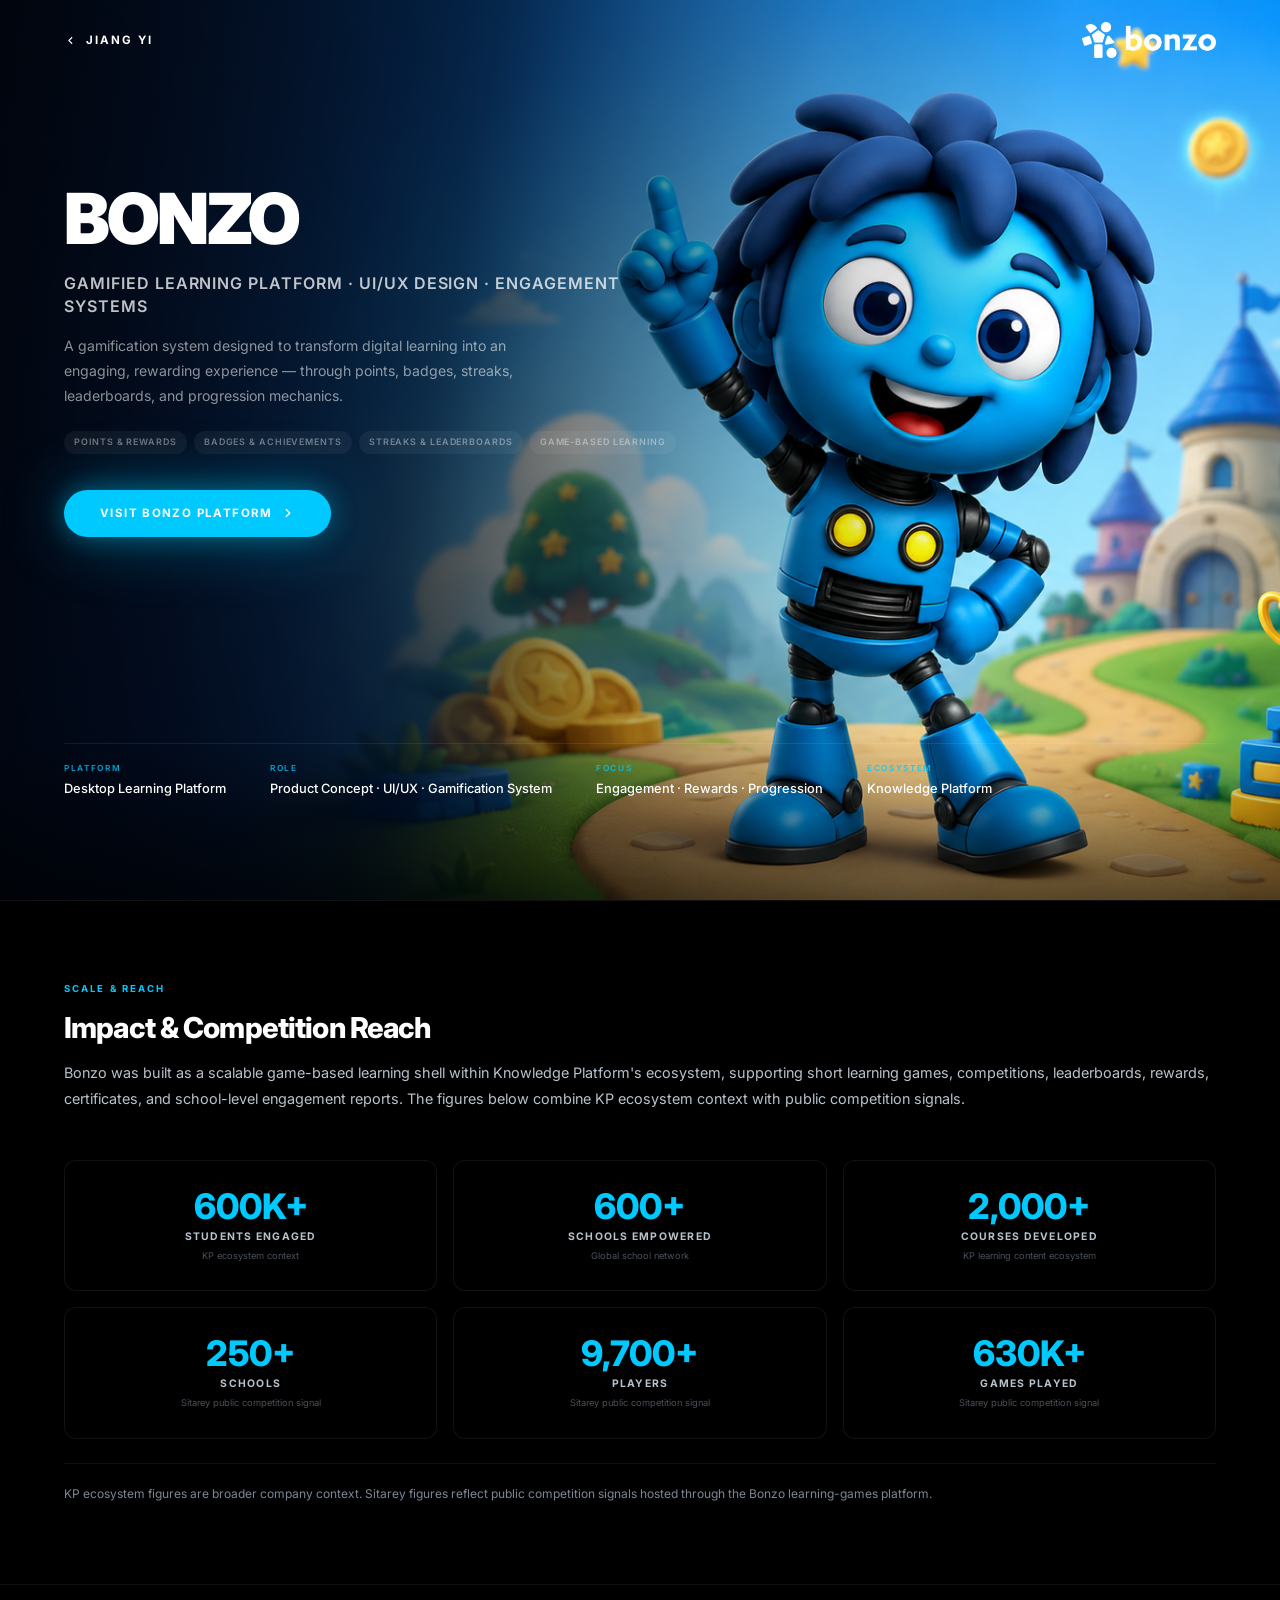
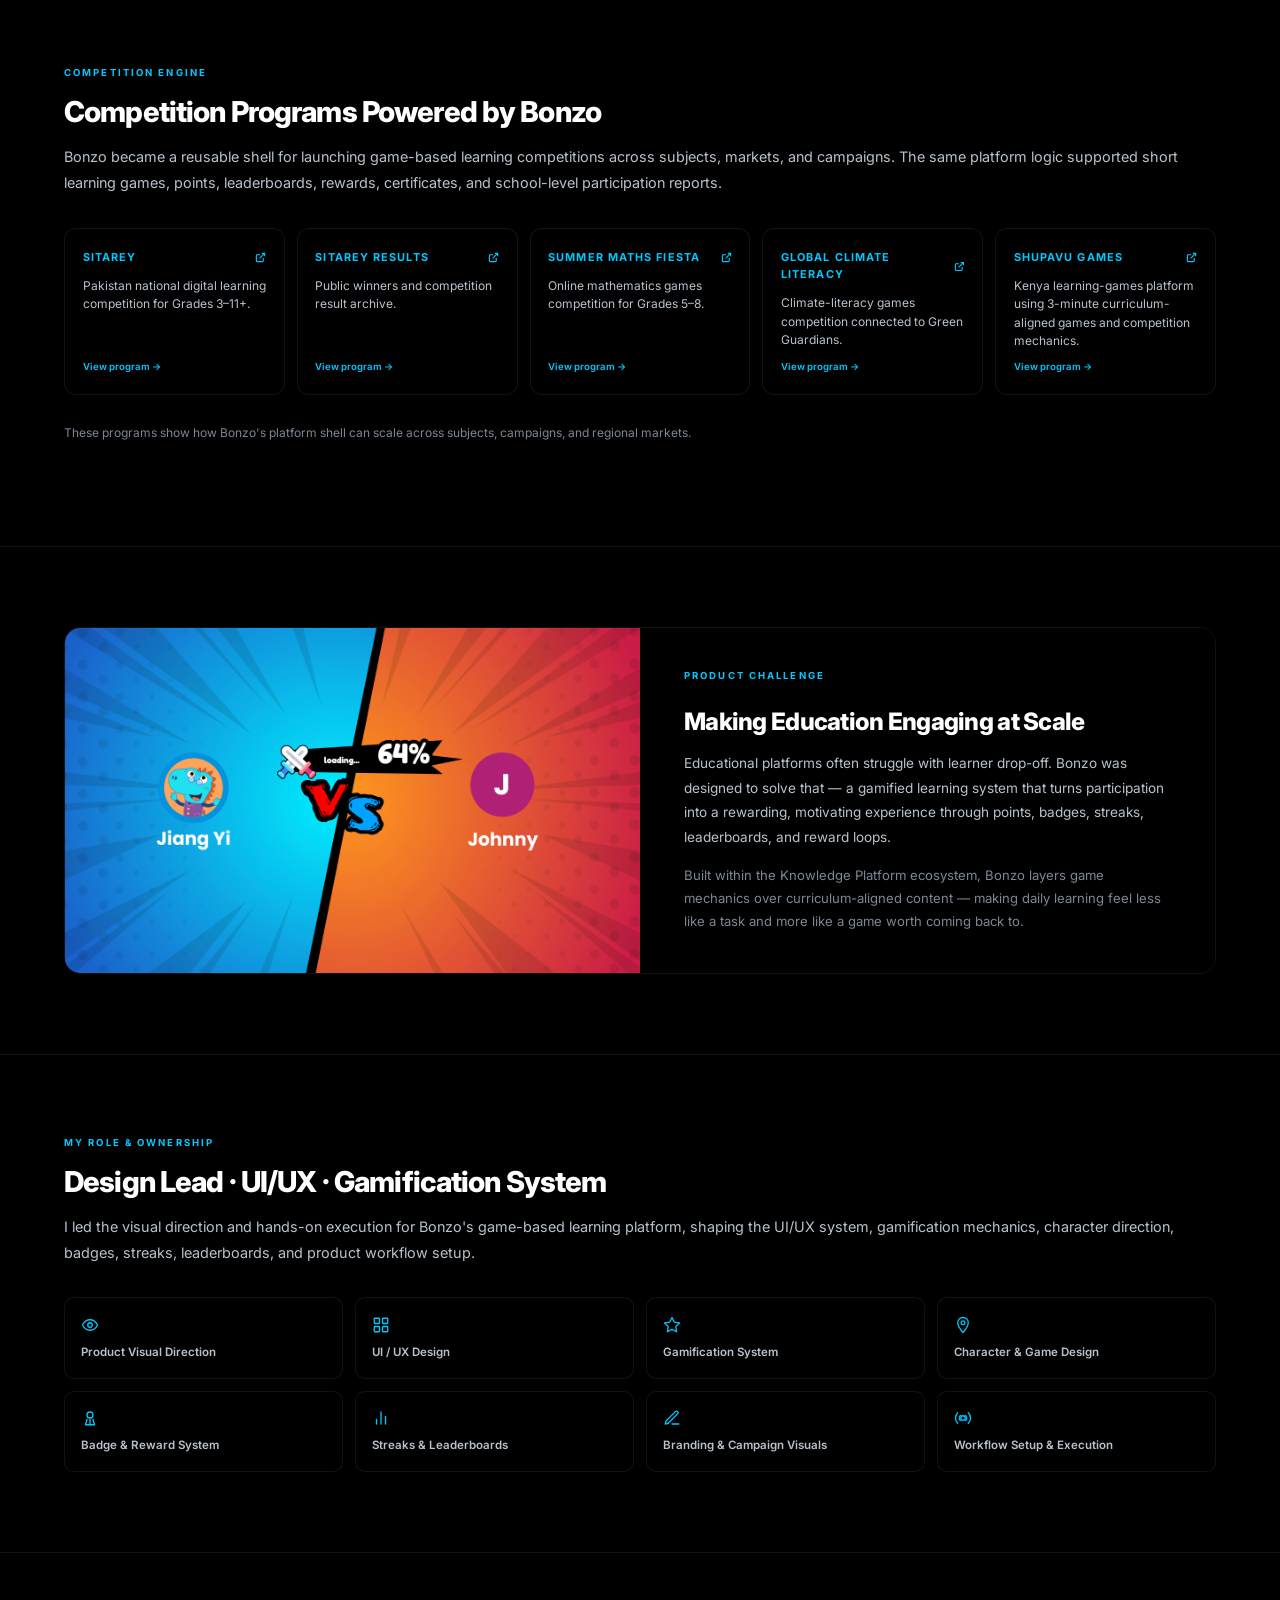
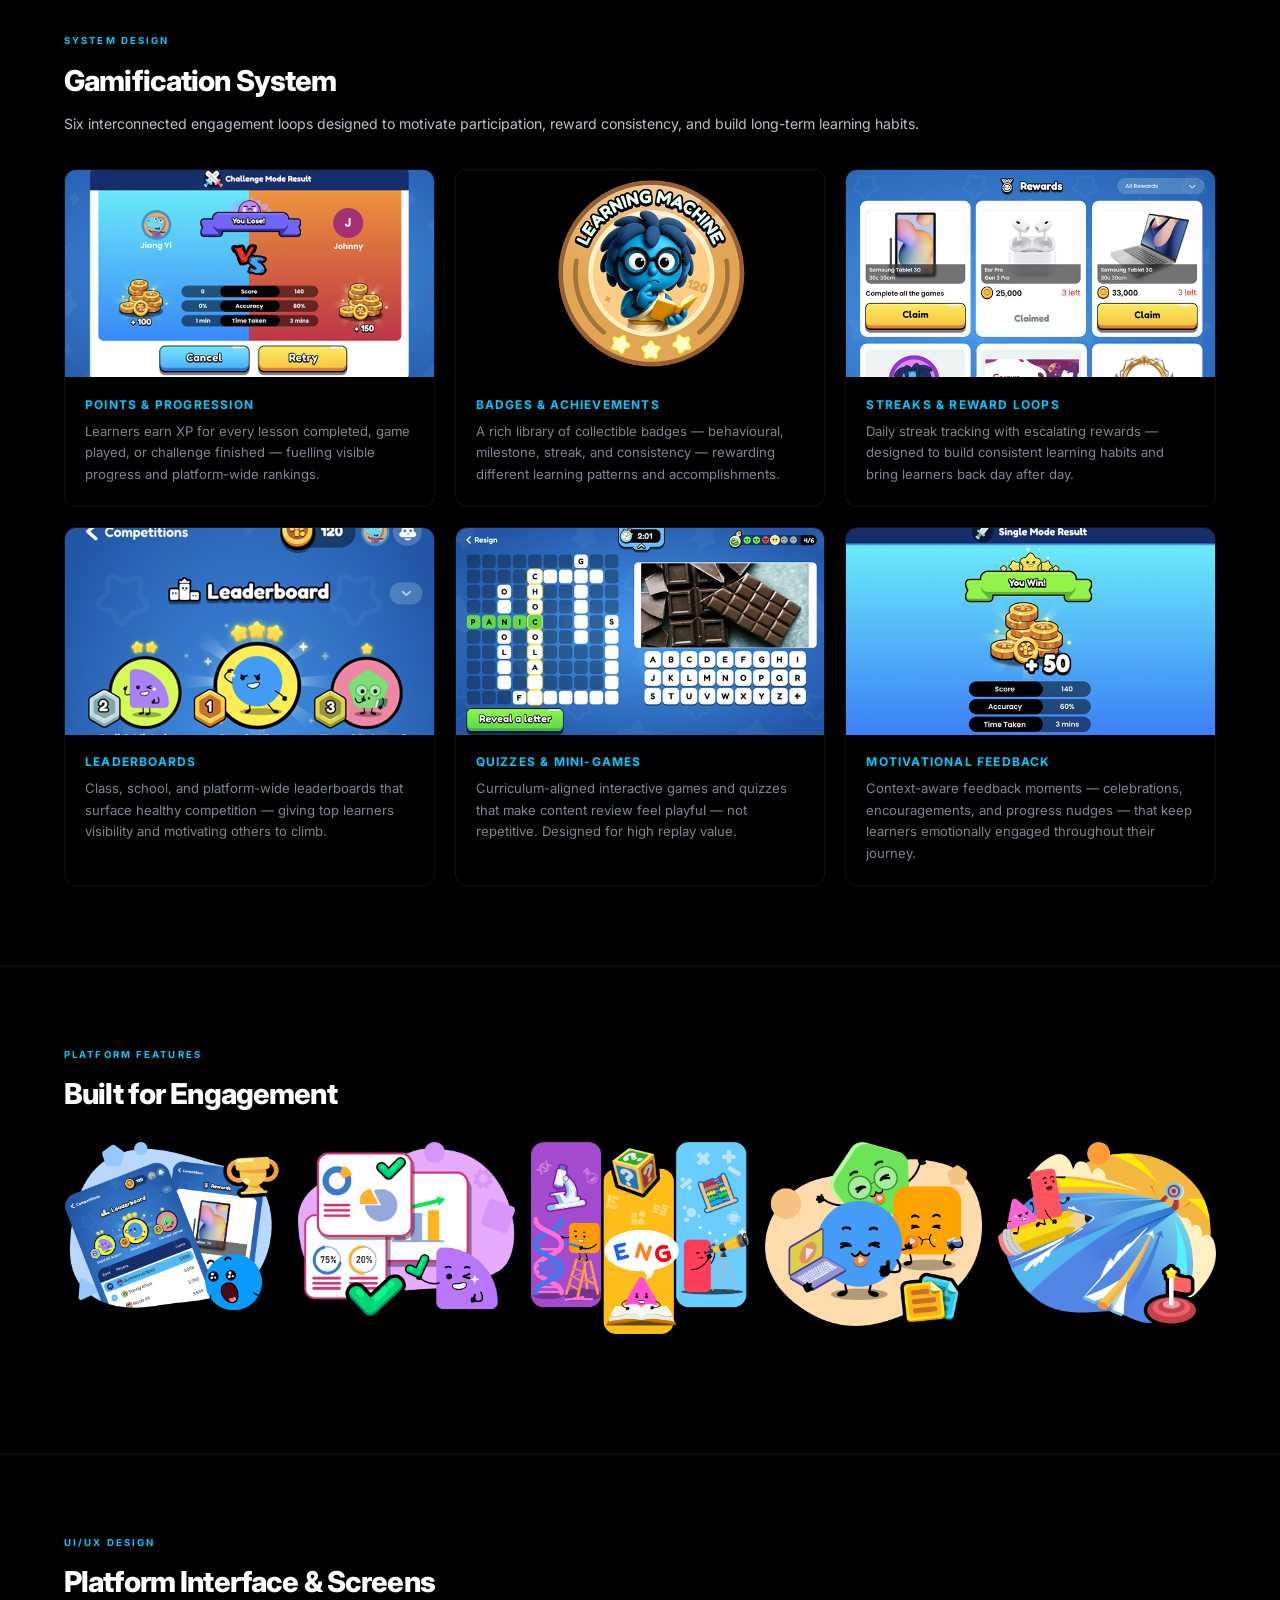
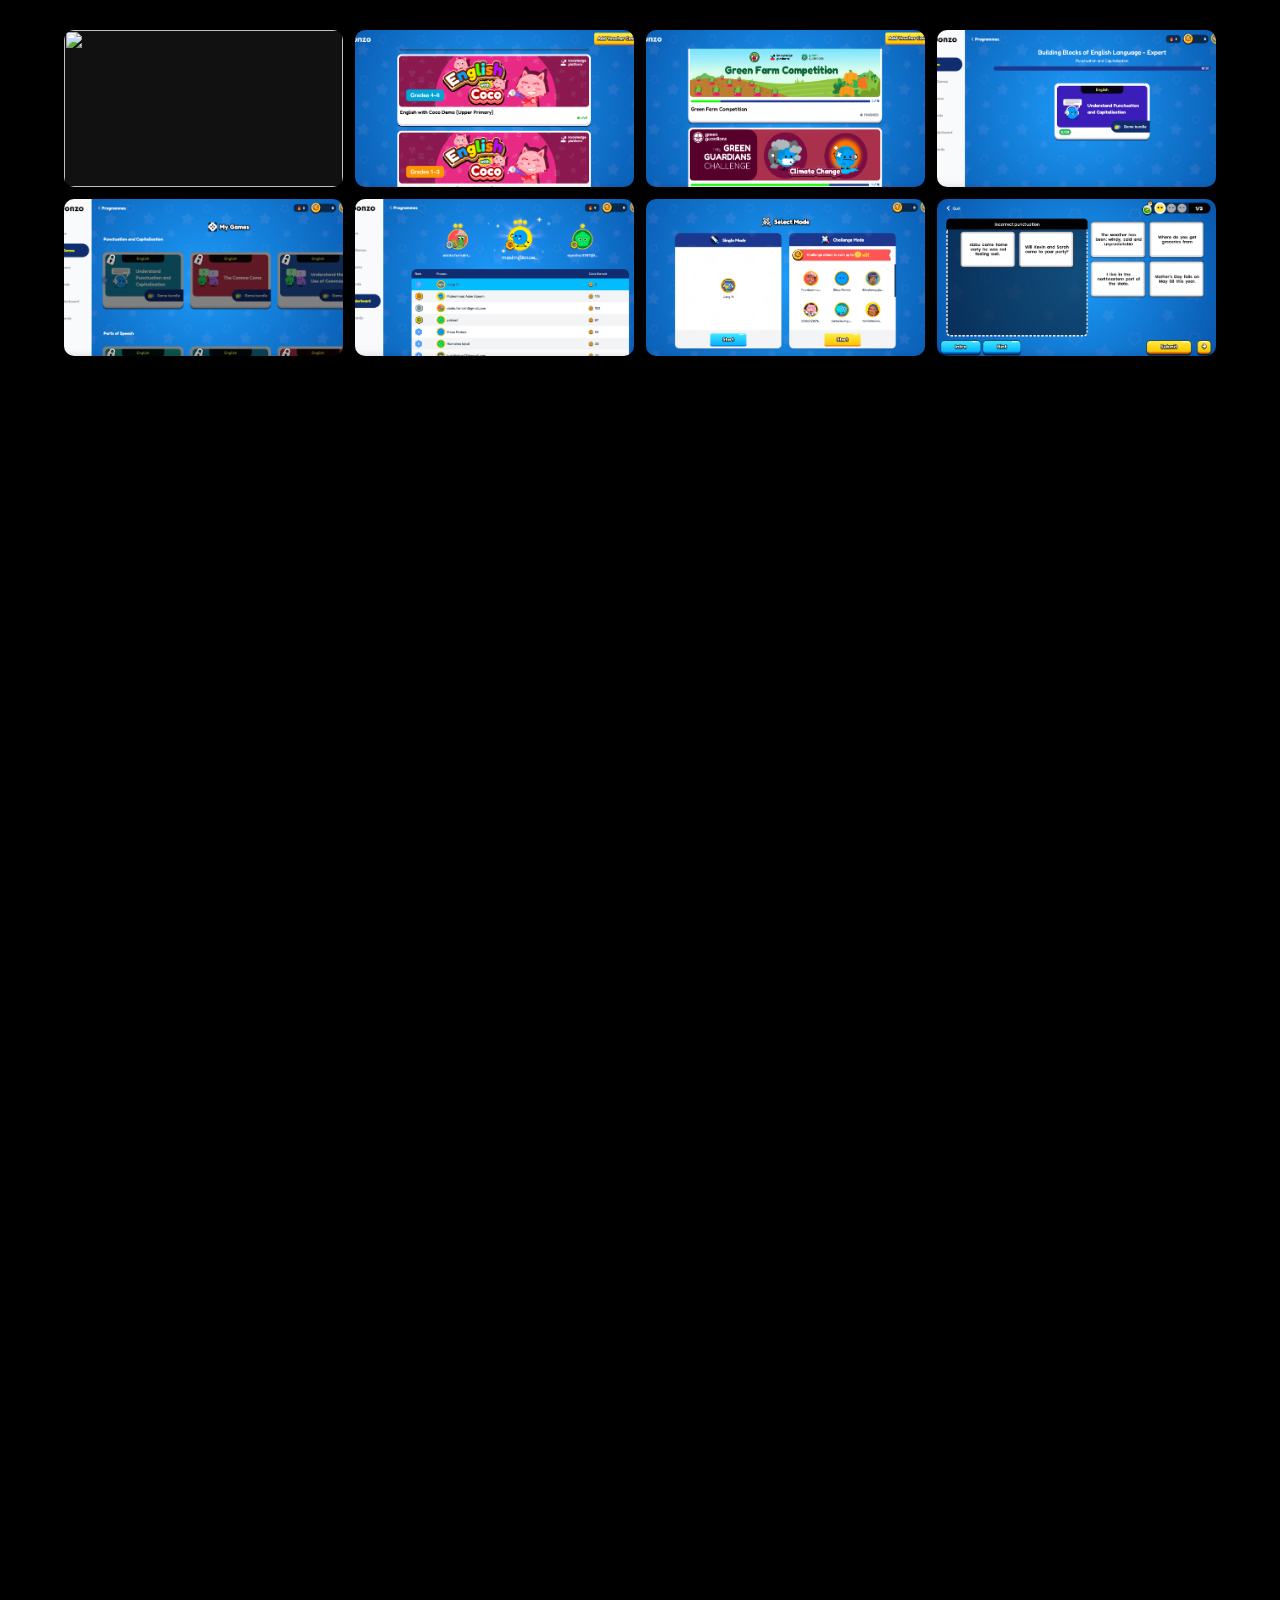
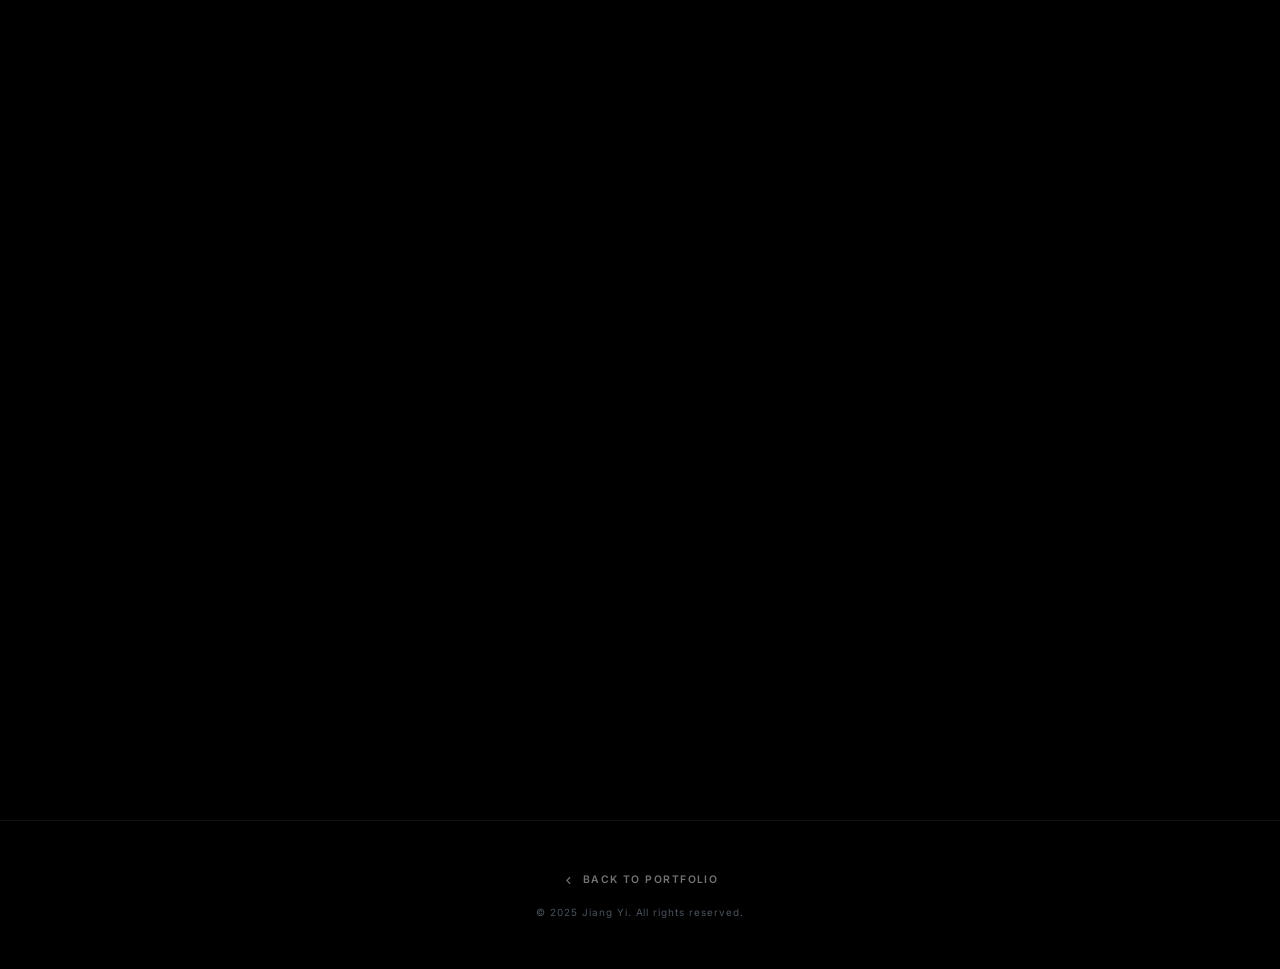
==== commit c4b1bfde: "Update 25-May 4pm" ====
--- a/projects/bonzo/index.html
+++ b/projects/bonzo/index.html
@@ -9,6 +9,9 @@
   <link href="https://fonts.googleapis.com/css2?family=Playfair+Display:ital@1&display=swap" rel="stylesheet">
   <style>
     @keyframes slow-pan{from{background-position:40% center}to{background-position:60% center}}
+    /* Custom theme colour — brighter cyan */
+    body.theme-sky{--accent:#00c9ff;--accent2:#4ad9ff;--accent-soft:rgba(0,201,255,.15);--accent-glow:rgba(0,201,255,.40)}
+    /* hero-cta-btn is in global style.css */
     /* Hero: full-bleed, no scale gap, stronger left gradient */
     .hero-full__bg img{transform:none!important;object-fit:cover!important;object-position:center center!important}
     .hero-full__bg::before{background:
@@ -16,10 +19,7 @@
       linear-gradient(to top,rgba(0,0,0,.6) 0%,rgba(0,0,0,0) 18%)!important}
     .overview-grid{display:grid;grid-template-columns:1.2fr 1fr;gap:4rem;align-items:start}
     .role-note{font-size:.78rem;color:var(--text3);margin-top:1rem;line-height:1.65;font-style:italic}
-    .role-grid{display:grid;grid-template-columns:repeat(4,1fr);gap:.75rem;margin-top:1.5rem}
-    .role-card{background:#000;border:1px solid var(--line);border-radius:10px;padding:1.1rem 1rem;font-size:.72rem;font-weight:600;color:var(--text2);line-height:1.45;transition:transform .25s ease,box-shadow .25s ease,border-color .25s ease}
-    .role-card:hover{transform:translateY(-3px);box-shadow:0 10px 28px -8px var(--accent-glow);border-color:var(--accent-soft)}
-    .role-card svg{display:block;width:18px;height:18px;stroke:var(--accent);fill:none;stroke-width:1.75;stroke-linecap:round;stroke-linejoin:round;margin-bottom:.6rem}
+    /* role-grid/role-card are in global style.css */
     /* Gamification feature cards */
     .gami-grid{display:grid;grid-template-columns:repeat(3,1fr);gap:1.25rem}
     .gami-card{background:#000;border-radius:12px;overflow:hidden;border:1px solid var(--line);transition:transform .25s ease,box-shadow .25s ease}
@@ -60,7 +60,6 @@
     .feat-card img{width:100%;display:block;object-fit:cover}
     @media(max-width:900px){
       .overview-grid{grid-template-columns:1fr;gap:2.5rem}
-      .role-grid{grid-template-columns:repeat(2,1fr)}
       .gami-grid{grid-template-columns:repeat(2,1fr)}
       .badge-row{grid-template-columns:repeat(4,1fr)}
       .badge-item img{width:110px;height:110px}
@@ -69,7 +68,6 @@
     }
     @media(max-width:600px){
       .gami-grid{grid-template-columns:1fr}
-      .role-grid{grid-template-columns:1fr}
       .badge-row{grid-template-columns:repeat(2,1fr)}
       .badge-item img{width:90px;height:90px}
       .feat-grid{grid-template-columns:repeat(2,1fr)}
@@ -106,6 +104,10 @@
           <span class="tag">Streaks & Leaderboards</span>
           <span class="tag">Game-Based Learning</span>
         </div>
+        <a href="https://bonzo.knowledgeplatform.com/" class="hero-cta-btn" target="_blank" rel="noopener">
+          Visit Bonzo Platform
+          <svg viewBox="0 0 24 24" width="14" height="14" fill="none" stroke="currentColor" stroke-width="2.5" stroke-linecap="round" stroke-linejoin="round"><polyline points="9 18 15 12 9 6"/></svg>
+        </a>
       </div>
       <div class="hero-full__footer">
         <div class="hero-full__meta hero-full__meta--4">
@@ -118,13 +120,12 @@
     </div>
   </section>
 
-  <!-- IMPACT & SCALE -->
+  <!-- IMPACT & COMPETITION REACH -->
   <section class="content-section reveal" id="bonzo-impact">
     <div class="container">
       <span class="section-label">Scale & Reach</span>
-      <h2 style="font-size:1.8rem;margin:1rem 0 1rem;line-height:1.1">Impact & Ecosystem Context</h2>
-      <p class="section-lead">Bonzo was built within Knowledge Platform's broader game-based learning ecosystem, where students learn through short games, challenges, leaderboards, progress tracking, rewards, competitions, prizes, and certificates. The scale figures below represent KP ecosystem context, not direct Bonzo-only attribution.</p>
-      <p style="font-size:.82rem;color:var(--text2);line-height:1.7;margin-bottom:2rem">Bonzo's design system supported scalable game-based learning experiences through rewards, progress tracking, leaderboards, and competition mechanics.</p>
+      <h2 class="section-h2">Impact & Competition Reach</h2>
+      <p class="section-lead">Bonzo was built as a scalable game-based learning shell within Knowledge Platform's ecosystem, supporting short learning games, competitions, leaderboards, rewards, certificates, and school-level engagement reports. The figures below combine KP ecosystem context with public competition signals.</p>
       <div class="impact-grid">
         <div class="impact-item">
           <div class="impact-num">600K+</div>
@@ -142,22 +143,98 @@
           <div class="impact-note">KP learning content ecosystem</div>
         </div>
         <div class="impact-item">
-          <div class="impact-num">100s</div>
-          <div class="impact-label">Short Learning Games</div>
-          <div class="impact-note">Bonzo / Sitarey competition ecosystem</div>
+          <div class="impact-num">250+</div>
+          <div class="impact-label">Schools</div>
+          <div class="impact-note">Sitarey public competition signal</div>
         </div>
         <div class="impact-item">
-          <div class="impact-num">3–5 min</div>
-          <div class="impact-label">Game Sessions</div>
-          <div class="impact-note">Short-form learning format</div>
+          <div class="impact-num">9,700+</div>
+          <div class="impact-label">Players</div>
+          <div class="impact-note">Sitarey public competition signal</div>
         </div>
         <div class="impact-item">
-          <div class="impact-num" style="font-size:1.4rem;padding-top:.3rem">Rewards</div>
-          <div class="impact-label">Leaderboards · Prizes · Certificates</div>
-          <div class="impact-note">Engagement mechanics</div>
-        </div>
-      </div>
-      <p class="ecosystem-note">Ecosystem figures reflect Knowledge Platform's public scale. Bonzo contributed as a game-based learning shell and engagement layer within this broader learning environment.</p>
+          <div class="impact-num">630K+</div>
+          <div class="impact-label">Games Played</div>
+          <div class="impact-note">Sitarey public competition signal</div>
+        </div>
+      </div>
+      <p class="ecosystem-note">KP ecosystem figures are broader company context. Sitarey figures reflect public competition signals hosted through the Bonzo learning-games platform.</p>
+    </div>
+  </section>
+
+  <!-- COMPETITION ENGINE -->
+  <section class="content-section reveal">
+    <div class="container">
+      <span class="section-label">Competition Engine</span>
+      <h2 class="section-h2">Competition Programs Powered by Bonzo</h2>
+      <p class="section-lead">Bonzo became a reusable shell for launching game-based learning competitions across subjects, markets, and campaigns. The same platform logic supported short learning games, points, leaderboards, rewards, certificates, and school-level participation reports.</p>
+
+      <!-- Competition program cards -->
+      <div style="display:grid;grid-template-columns:repeat(5,1fr);gap:.75rem;margin:2rem 0 1.75rem">
+
+        <a href="https://www.knowledgeplatform.com.pk/sitarey/" target="_blank" rel="noopener"
+           style="background:#000;border:1px solid var(--line);border-radius:12px;padding:1.25rem 1.1rem;text-decoration:none;transition:transform .25s,border-color .25s,box-shadow .25s;display:flex;flex-direction:column;gap:.5rem"
+           onmouseenter="this.style.transform='translateY(-3px)';this.style.borderColor='var(--accent-soft)';this.style.boxShadow='0 12px 28px -8px var(--accent-glow)'"
+           onmouseleave="this.style.transform='';this.style.borderColor='';this.style.boxShadow=''">
+          <div style="display:flex;align-items:center;justify-content:space-between;margin-bottom:.15rem">
+            <span style="font-size:.68rem;font-weight:700;letter-spacing:.1em;text-transform:uppercase;color:var(--accent)">Sitarey</span>
+            <svg width="11" height="11" viewBox="0 0 24 24" fill="none" stroke="var(--accent)" stroke-width="2.5"><path d="M18 13v6a2 2 0 0 1-2 2H5a2 2 0 0 1-2-2V8a2 2 0 0 1 2-2h6"/><polyline points="15 3 21 3 21 9"/><line x1="10" y1="14" x2="21" y2="3"/></svg>
+          </div>
+          <p style="font-size:.75rem;color:var(--text2);line-height:1.55;margin:0">Pakistan national digital learning competition for Grades 3–11+.</p>
+          <span style="font-size:.6rem;color:var(--accent);font-weight:600;margin-top:auto">View program →</span>
+        </a>
+
+        <a href="https://www.knowledgeplatform.com.pk/sitarey-result/" target="_blank" rel="noopener"
+           style="background:#000;border:1px solid var(--line);border-radius:12px;padding:1.25rem 1.1rem;text-decoration:none;transition:transform .25s,border-color .25s,box-shadow .25s;display:flex;flex-direction:column;gap:.5rem"
+           onmouseenter="this.style.transform='translateY(-3px)';this.style.borderColor='var(--accent-soft)';this.style.boxShadow='0 12px 28px -8px var(--accent-glow)'"
+           onmouseleave="this.style.transform='';this.style.borderColor='';this.style.boxShadow=''">
+          <div style="display:flex;align-items:center;justify-content:space-between;margin-bottom:.15rem">
+            <span style="font-size:.68rem;font-weight:700;letter-spacing:.1em;text-transform:uppercase;color:var(--accent)">Sitarey Results</span>
+            <svg width="11" height="11" viewBox="0 0 24 24" fill="none" stroke="var(--accent)" stroke-width="2.5"><path d="M18 13v6a2 2 0 0 1-2 2H5a2 2 0 0 1-2-2V8a2 2 0 0 1 2-2h6"/><polyline points="15 3 21 3 21 9"/><line x1="10" y1="14" x2="21" y2="3"/></svg>
+          </div>
+          <p style="font-size:.75rem;color:var(--text2);line-height:1.55;margin:0">Public winners and competition result archive.</p>
+          <span style="font-size:.6rem;color:var(--accent);font-weight:600;margin-top:auto">View program →</span>
+        </a>
+
+        <a href="https://gamesgym.knowledgeplatform.com/" target="_blank" rel="noopener"
+           style="background:#000;border:1px solid var(--line);border-radius:12px;padding:1.25rem 1.1rem;text-decoration:none;transition:transform .25s,border-color .25s,box-shadow .25s;display:flex;flex-direction:column;gap:.5rem"
+           onmouseenter="this.style.transform='translateY(-3px)';this.style.borderColor='var(--accent-soft)';this.style.boxShadow='0 12px 28px -8px var(--accent-glow)'"
+           onmouseleave="this.style.transform='';this.style.borderColor='';this.style.boxShadow=''">
+          <div style="display:flex;align-items:center;justify-content:space-between;margin-bottom:.15rem">
+            <span style="font-size:.68rem;font-weight:700;letter-spacing:.1em;text-transform:uppercase;color:var(--accent)">Summer Maths Fiesta</span>
+            <svg width="11" height="11" viewBox="0 0 24 24" fill="none" stroke="var(--accent)" stroke-width="2.5"><path d="M18 13v6a2 2 0 0 1-2 2H5a2 2 0 0 1-2-2V8a2 2 0 0 1 2-2h6"/><polyline points="15 3 21 3 21 9"/><line x1="10" y1="14" x2="21" y2="3"/></svg>
+          </div>
+          <p style="font-size:.75rem;color:var(--text2);line-height:1.55;margin:0">Online mathematics games competition for Grades 5–8.</p>
+          <span style="font-size:.6rem;color:var(--accent);font-weight:600;margin-top:auto">View program →</span>
+        </a>
+
+        <a href="https://globalclimateliteracy.org/program/glc" target="_blank" rel="noopener"
+           style="background:#000;border:1px solid var(--line);border-radius:12px;padding:1.25rem 1.1rem;text-decoration:none;transition:transform .25s,border-color .25s,box-shadow .25s;display:flex;flex-direction:column;gap:.5rem"
+           onmouseenter="this.style.transform='translateY(-3px)';this.style.borderColor='var(--accent-soft)';this.style.boxShadow='0 12px 28px -8px var(--accent-glow)'"
+           onmouseleave="this.style.transform='';this.style.borderColor='';this.style.boxShadow=''">
+          <div style="display:flex;align-items:center;justify-content:space-between;margin-bottom:.15rem">
+            <span style="font-size:.68rem;font-weight:700;letter-spacing:.1em;text-transform:uppercase;color:var(--accent)">Global Climate Literacy</span>
+            <svg width="11" height="11" viewBox="0 0 24 24" fill="none" stroke="var(--accent)" stroke-width="2.5"><path d="M18 13v6a2 2 0 0 1-2 2H5a2 2 0 0 1-2-2V8a2 2 0 0 1 2-2h6"/><polyline points="15 3 21 3 21 9"/><line x1="10" y1="14" x2="21" y2="3"/></svg>
+          </div>
+          <p style="font-size:.75rem;color:var(--text2);line-height:1.55;margin:0">Climate-literacy games competition connected to Green Guardians.</p>
+          <span style="font-size:.6rem;color:var(--accent);font-weight:600;margin-top:auto">View program →</span>
+        </a>
+
+        <a href="https://shupavugames.com/" target="_blank" rel="noopener"
+           style="background:#000;border:1px solid var(--line);border-radius:12px;padding:1.25rem 1.1rem;text-decoration:none;transition:transform .25s,border-color .25s,box-shadow .25s;display:flex;flex-direction:column;gap:.5rem"
+           onmouseenter="this.style.transform='translateY(-3px)';this.style.borderColor='var(--accent-soft)';this.style.boxShadow='0 12px 28px -8px var(--accent-glow)'"
+           onmouseleave="this.style.transform='';this.style.borderColor='';this.style.boxShadow=''">
+          <div style="display:flex;align-items:center;justify-content:space-between;margin-bottom:.15rem">
+            <span style="font-size:.68rem;font-weight:700;letter-spacing:.1em;text-transform:uppercase;color:var(--accent)">Shupavu Games</span>
+            <svg width="11" height="11" viewBox="0 0 24 24" fill="none" stroke="var(--accent)" stroke-width="2.5"><path d="M18 13v6a2 2 0 0 1-2 2H5a2 2 0 0 1-2-2V8a2 2 0 0 1 2-2h6"/><polyline points="15 3 21 3 21 9"/><line x1="10" y1="14" x2="21" y2="3"/></svg>
+          </div>
+          <p style="font-size:.75rem;color:var(--text2);line-height:1.55;margin:0">Kenya learning-games platform using 3-minute curriculum-aligned games and competition mechanics.</p>
+          <span style="font-size:.6rem;color:var(--accent);font-weight:600;margin-top:auto">View program →</span>
+        </a>
+
+      </div>
+
+      <p style="font-size:.75rem;color:var(--text3);line-height:1.6;margin:0 0 1.5rem">These programs show how Bonzo's platform shell can scale across subjects, campaigns, and regional markets.</p>
     </div>
   </section>
 
@@ -183,7 +260,7 @@
   <section class="content-section reveal">
     <div class="container">
       <span class="section-label">My Role & Ownership</span>
-      <h2 style="font-size:1.8rem;margin:1rem 0 1rem;line-height:1.1">Design Lead · UI/UX · Gamification System</h2>
+      <h2 class="section-h2">Design Lead · UI/UX · Gamification System</h2>
       <p class="section-lead">I led the visual direction and hands-on execution for Bonzo's game-based learning platform, shaping the UI/UX system, gamification mechanics, character direction, badges, streaks, leaderboards, and product workflow setup.</p>
       <div class="role-grid">
         <div class="role-card">
@@ -226,7 +303,7 @@
   <section class="content-section reveal">
     <div class="container">
       <span class="section-label">System Design</span>
-      <h2 style="font-size:1.8rem;margin:1rem 0 1rem;line-height:1.1">Gamification System</h2>
+      <h2 class="section-h2">Gamification System</h2>
       <p style="color:var(--text2);font-size:.88rem;line-height:1.75;margin-bottom:2rem;">Six interconnected engagement loops designed to motivate participation, reward consistency, and build long-term learning habits.</p>
       <div class="gami-grid">
         <div class="gami-card">
@@ -279,7 +356,7 @@
   <section class="content-section reveal">
     <div class="container">
       <span class="section-label">Platform Features</span>
-      <h2 style="font-size:1.8rem;margin:1rem 0 2rem;line-height:1.1">Built for Engagement</h2>
+      <h2 class="section-h2" style="margin-bottom:2rem">Built for Engagement</h2>
       <div class="feat-grid">
         <div class="feat-card"><img src="./assets/Gamified.png" alt="Gamified" loading="lazy" onerror="this.parentElement.style.background='#0a0a0a'"></div>
         <div class="feat-card"><img src="./assets/Measurable.png" alt="Measurable" loading="lazy" onerror="this.parentElement.style.background='#0a0a0a'"></div>
@@ -294,7 +371,7 @@
   <section class="content-section reveal">
     <div class="container">
       <span class="section-label">UI/UX Design</span>
-      <h2 style="font-size:1.8rem;margin:1rem 0 2rem;line-height:1.1">Platform Interface & Screens</h2>
+      <h2 class="section-h2" style="margin-bottom:2rem">Platform Interface & Screens</h2>
       <div style="display:grid;grid-template-columns:repeat(4,1fr);gap:.75rem">
         <div class="gallery-item"><img src="./assets/Screenshot-2026-05-23-at-5.06.01-PM.png" loading="lazy" style="width:100%;height:100%;object-fit:cover"></div>
         <div class="gallery-item"><img src="./assets/Screenshot-2026-05-23-at-5.06.27-PM.png" loading="lazy" style="width:100%;height:100%;object-fit:cover"></div>
@@ -312,7 +389,7 @@
   <section class="content-section reveal">
     <div class="container">
       <span class="section-label">Reward Design</span>
-      <h2 style="font-size:1.8rem;margin:1rem 0 1rem;line-height:1.1">Badge & Streak System</h2>
+      <h2 class="section-h2">Badge & Streak System</h2>
       <p style="color:var(--text2);font-size:.88rem;line-height:1.75;margin-bottom:2.5rem;">A multi-dimensional badge library recognising every learning behaviour — from first sessions to year-long consistency. Designed to reward the full spectrum of learner types.</p>
 
       <!-- Behavioural Badges -->
--- a/assets/style.css
+++ b/assets/style.css
@@ -27,6 +27,12 @@
   --radius-lg:   16px;
   --max:         1320px;
   --gut:         64px;
+  /* Aliases — used across project pages */
+  --text:        var(--ink);
+  --text2:       var(--ink-2);
+  --text3:       var(--ink-3);
+  --border:      var(--line);
+  --font-head:   var(--f);
 }
 @media (max-width:1080px){:root{--gut:48px}}
 @media (max-width:720px) {:root{--gut:24px}}
@@ -71,6 +77,24 @@
 .btn-primary:hover{transform:translateY(-1px);background:var(--accent2);color:#000}
 .btn-outline{background:transparent;color:var(--ink);border:1px solid var(--line-strong)}
 .btn-outline:hover{border-color:var(--accent);color:var(--accent)}
+
+/* ── HERO CTA GLOW BUTTON — shared across project pages ── */
+.hero-cta-btn{display:inline-flex;align-items:center;gap:.55rem;padding:.9rem 2.25rem;background:var(--accent);color:#fff;font-size:.72rem;font-weight:700;letter-spacing:.12em;text-transform:uppercase;text-decoration:none;border-radius:99px;margin-top:2.25rem;position:relative;z-index:2;box-shadow:0 0 24px var(--accent-glow),0 0 64px var(--accent-glow),0 4px 24px rgba(0,0,0,.5);transition:transform .3s ease,box-shadow .3s ease}
+.hero-cta-btn:hover{transform:translateY(-3px) scale(1.04);box-shadow:0 0 40px var(--accent-glow),0 0 110px var(--accent-glow),0 8px 32px rgba(0,0,0,.6)}
+.hero-cta-btn svg{flex-shrink:0}
+
+/* ── ROLE GRID — shared across project pages ── */
+.role-grid{display:grid;grid-template-columns:repeat(4,1fr);gap:.75rem;margin-top:1.5rem}
+.role-card{background:#000;border:1px solid var(--line);border-radius:10px;padding:1.1rem 1rem;font-size:.72rem;font-weight:600;color:var(--ink-2);line-height:1.45;transition:transform .25s ease,box-shadow .25s ease,border-color .25s ease}
+.role-card:hover{transform:translateY(-3px);box-shadow:0 10px 28px -8px var(--accent-glow);border-color:var(--accent-soft)}
+.role-card svg{display:block;width:18px;height:18px;stroke:var(--accent);fill:none;stroke-width:1.75;stroke-linecap:round;stroke-linejoin:round;margin-bottom:.6rem}
+
+/* ── STAT / IMPACT HOVER CARD — shared inline metric cards ── */
+.stat-hover{transition:transform .25s ease,box-shadow .25s ease}
+.stat-hover:hover{transform:translateY(-4px);box-shadow:0 16px 40px -10px var(--accent-glow)}
+
+/* ── SECTION TITLE utility ── */
+.section-h2{font-size:1.8rem;margin:1rem 0 1rem;line-height:1.1}
 
 /* ── BACK LINK ── */
 .back-link{display:inline-flex;align-items:center;gap:.5rem;font-family:var(--f);font-size:.65rem;font-weight:600;letter-spacing:.14em;text-transform:uppercase;color:rgba(255,255,255,.45);transition:color .25s}
@@ -184,6 +208,7 @@
   .impact-grid{grid-template-columns:repeat(2,1fr)}
   .two-col{grid-template-columns:1fr;gap:2rem}
   .hero-full__meta--5{grid-template-columns:repeat(3,1fr);gap:28px}
+  .role-grid{grid-template-columns:repeat(2,1fr)}
 }
 @media(max-width:768px){
   .nav-links{display:none}
@@ -197,6 +222,9 @@
   .carousel-btn.next{right:0}
   section{padding:3.5rem 0}
 }
+@media(max-width:640px){
+  .role-grid{grid-template-columns:1fr}
+}
 @media(max-width:480px){
   .container,.container-wide{padding:0 1.25rem}
   .skill-card{flex:0 0 100%}
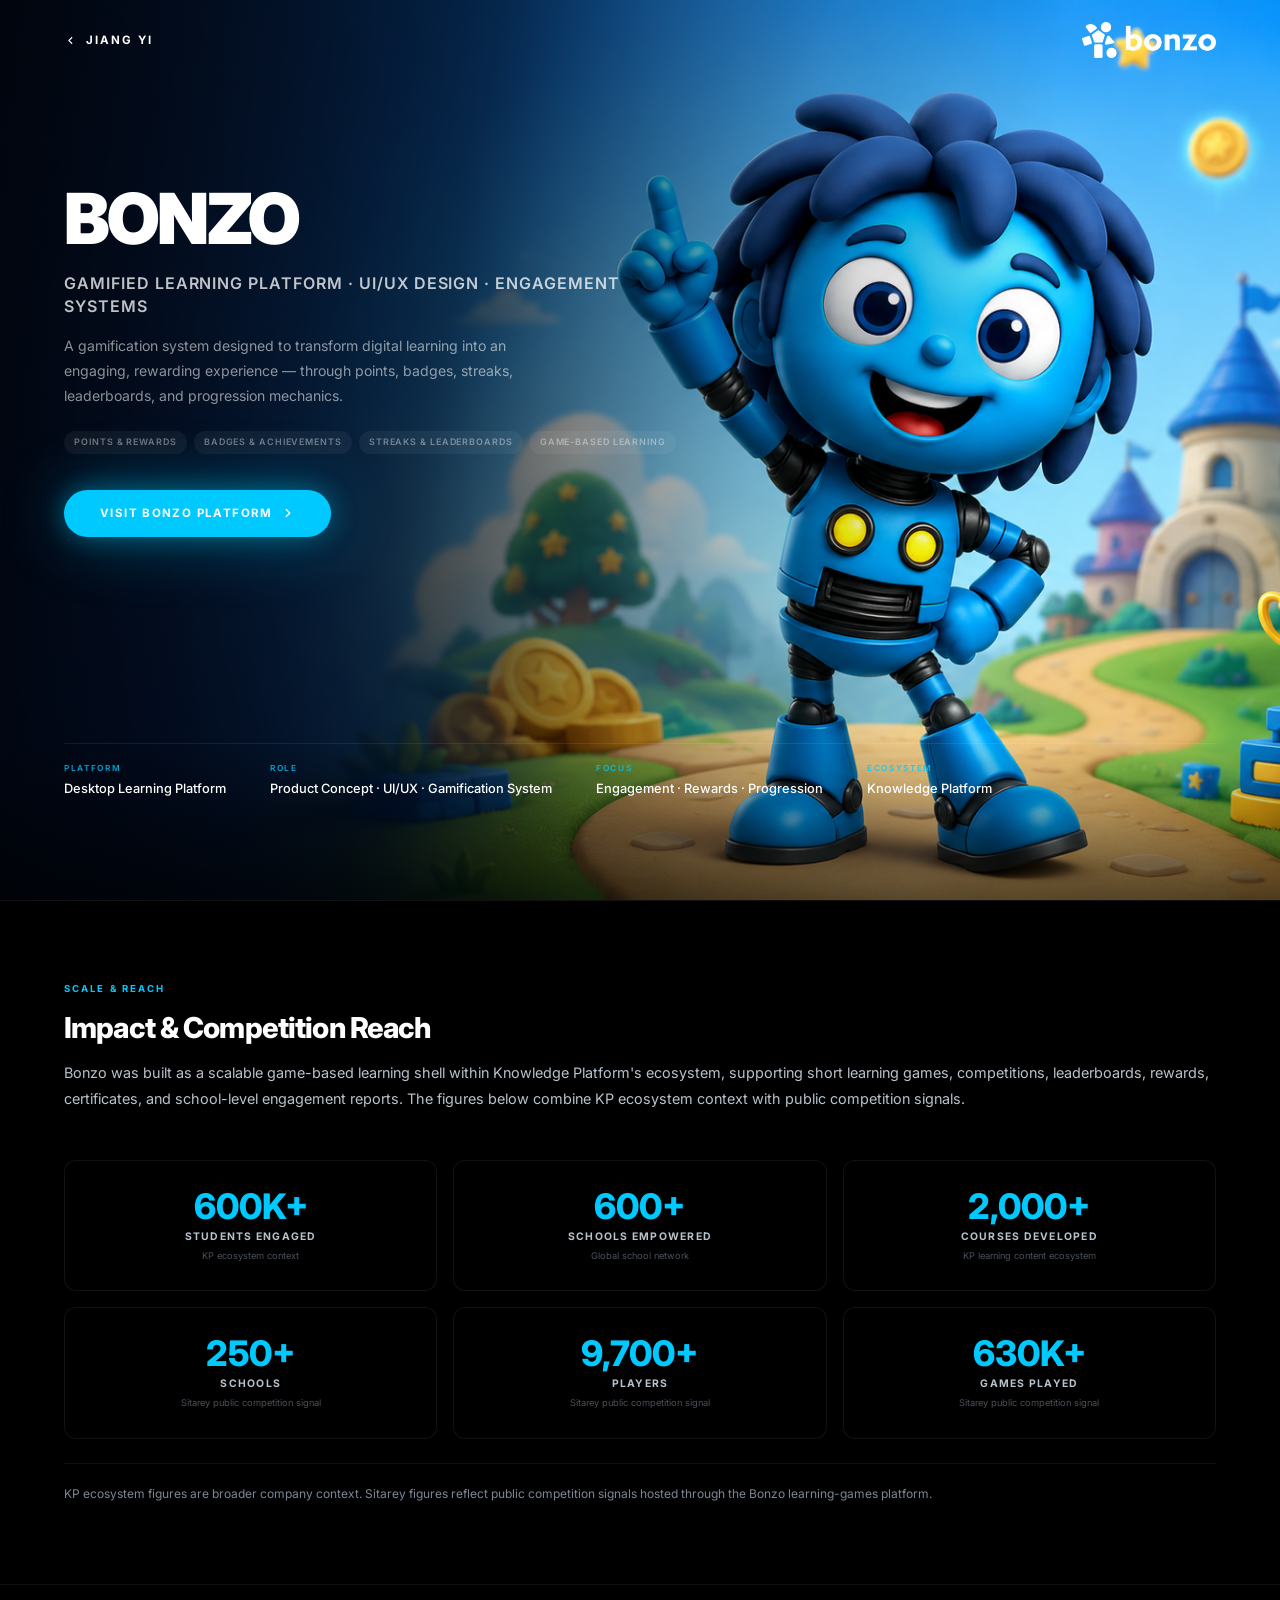
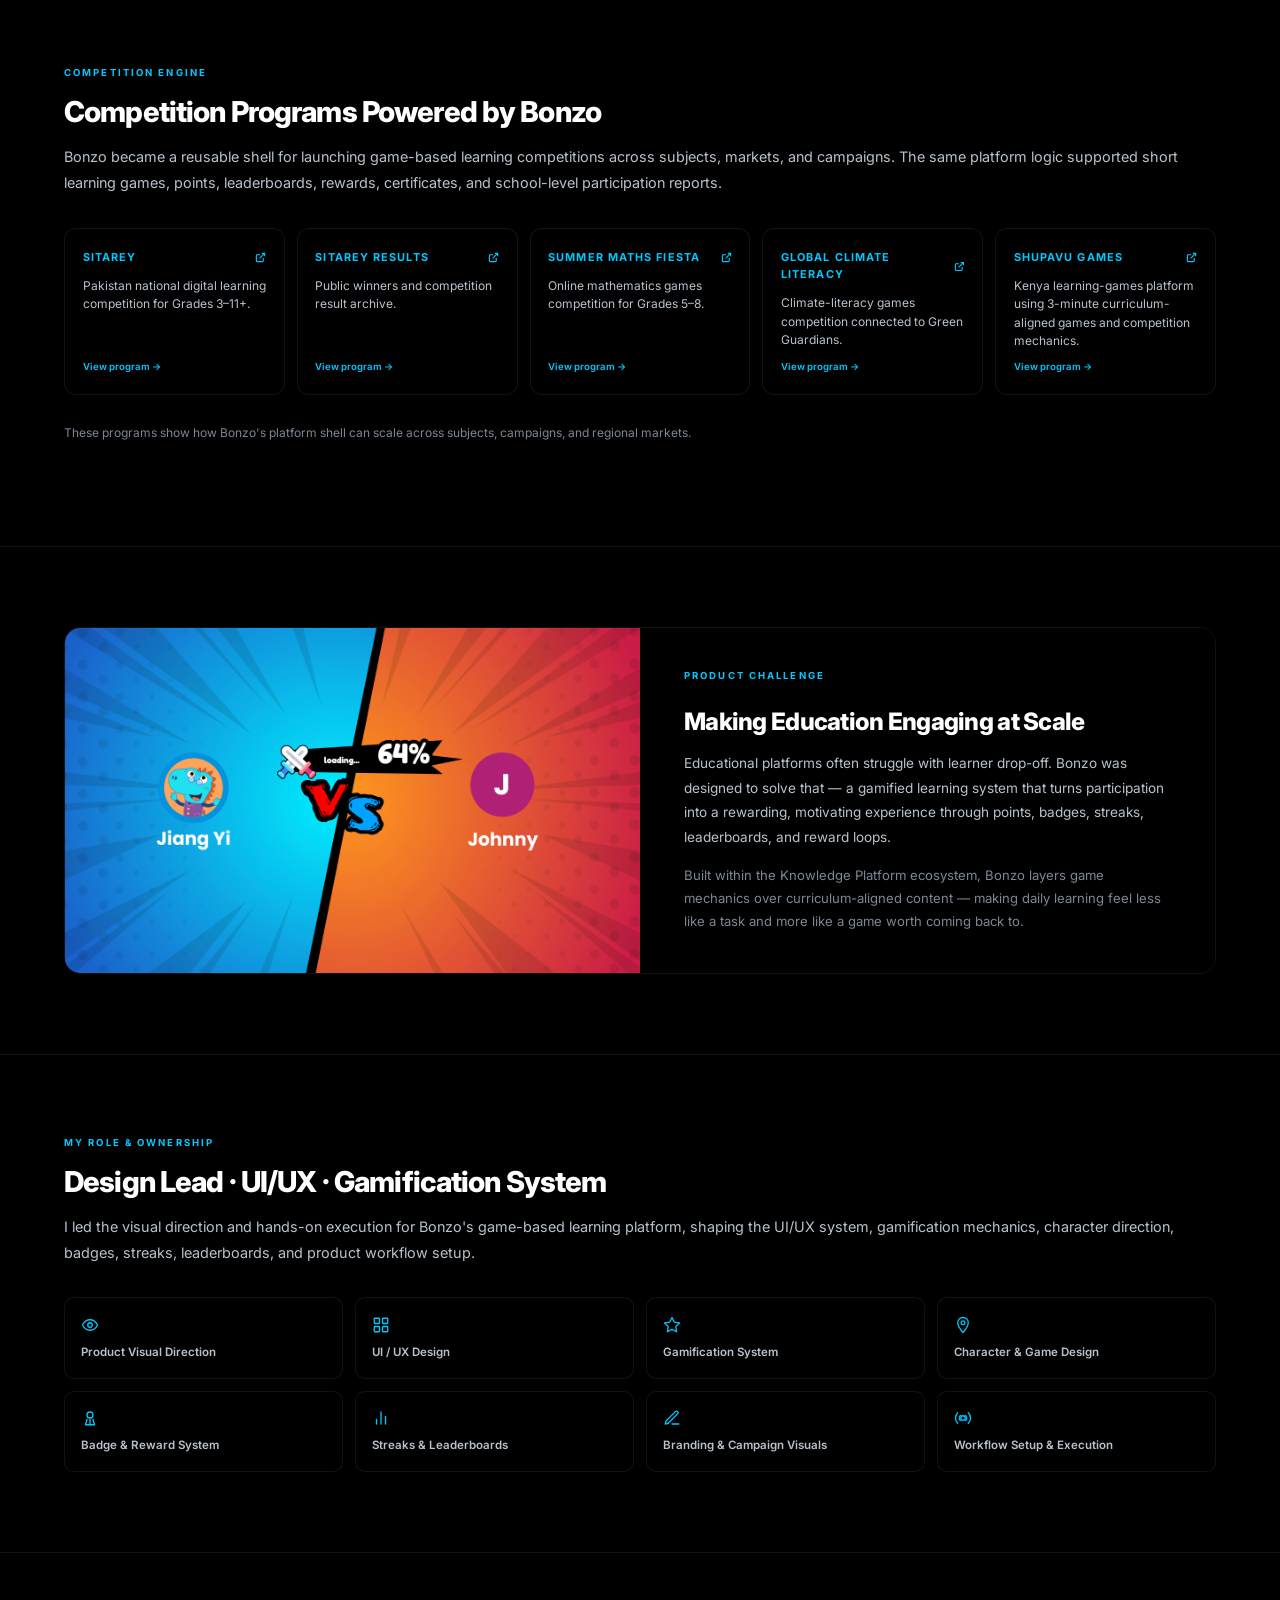
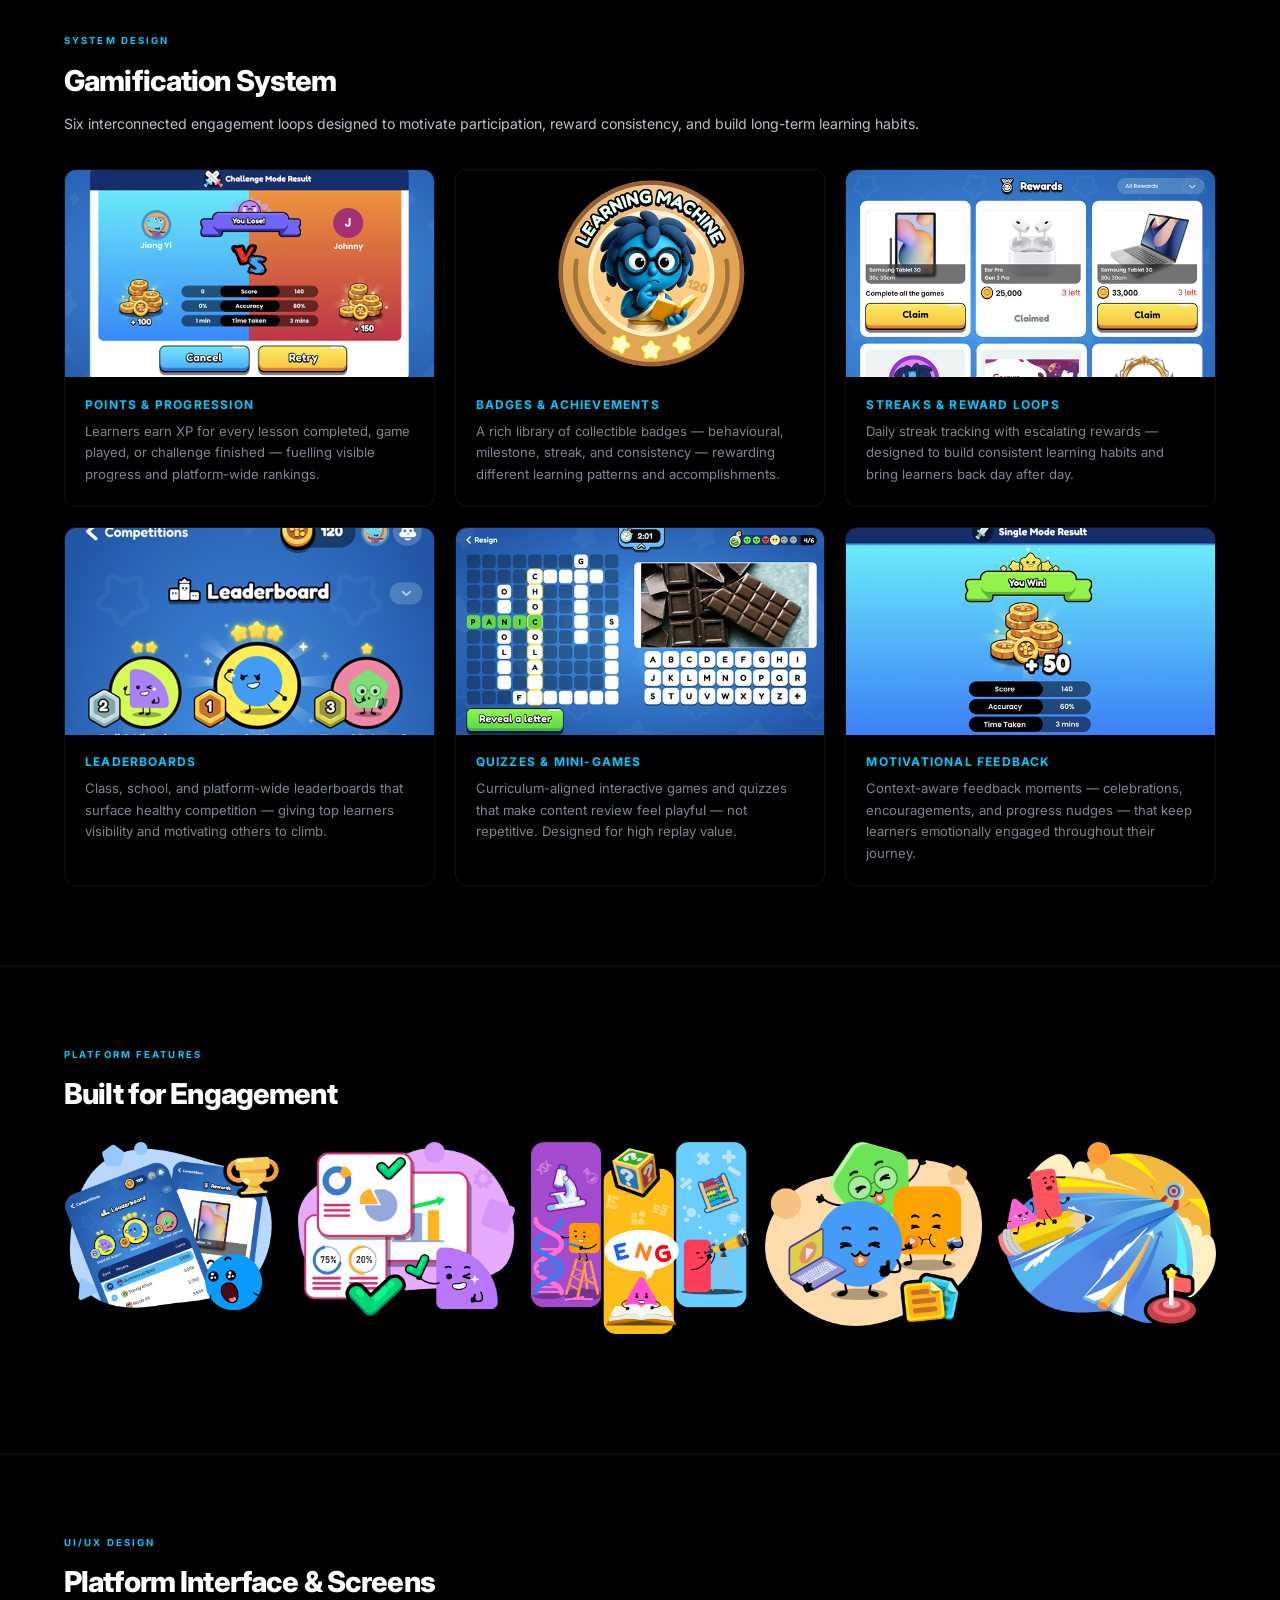
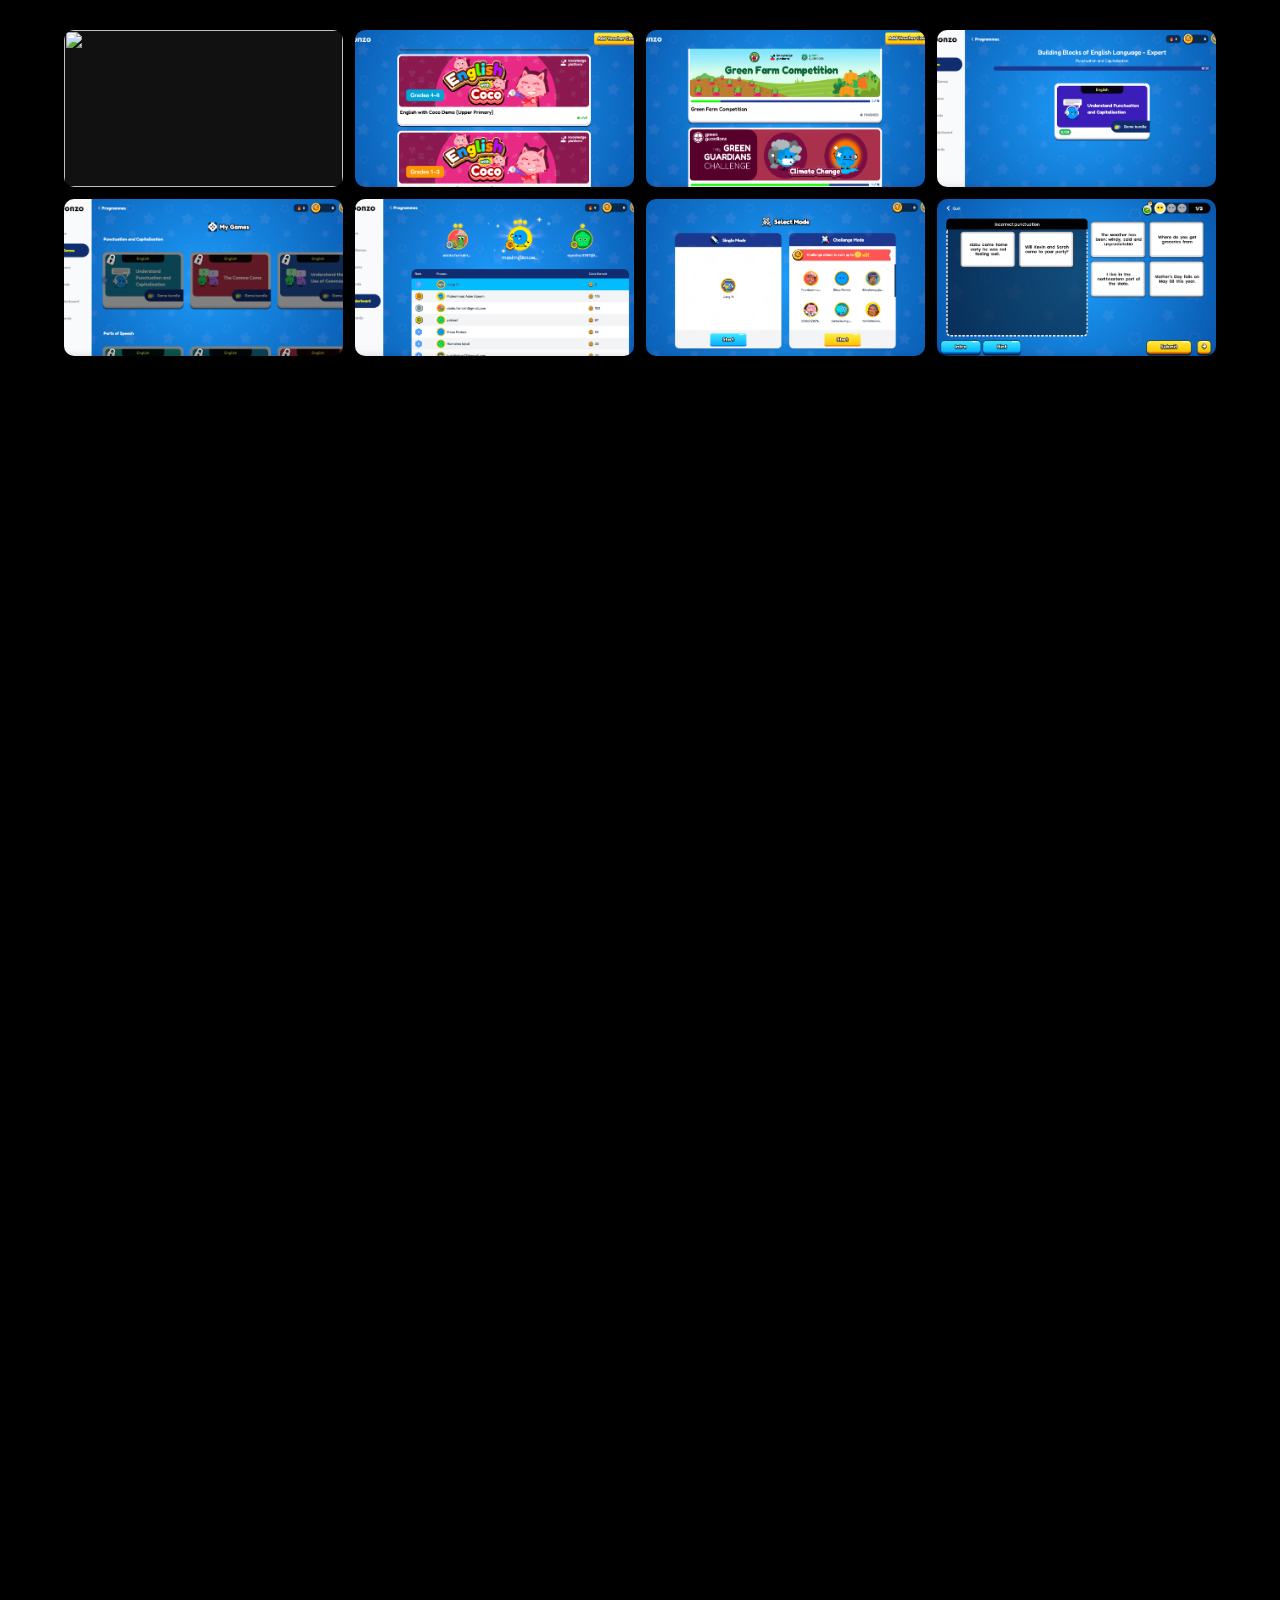
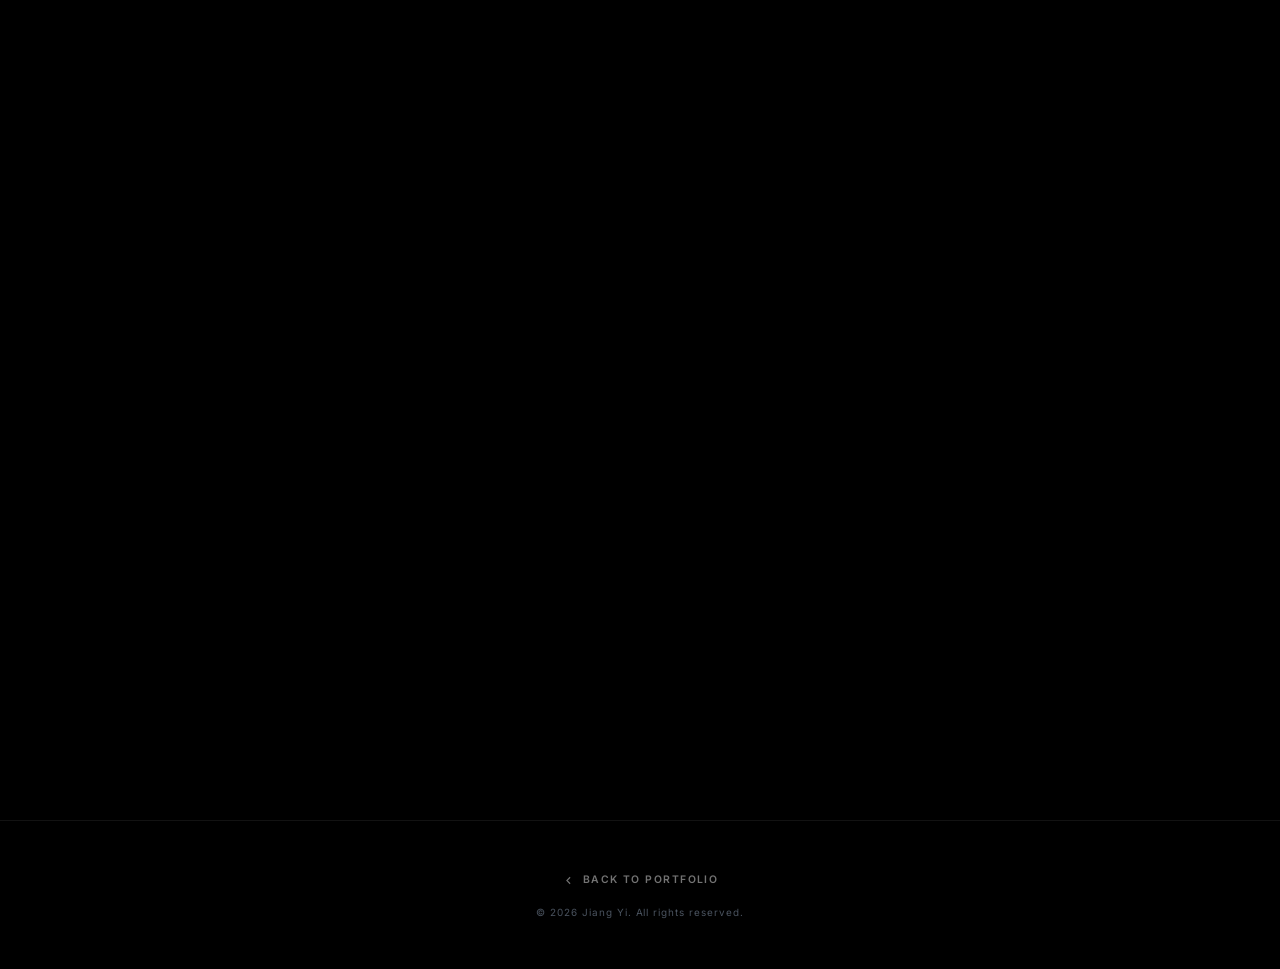
==== commit 03467ae3: "update 25 May 5pm" ====
--- a/projects/bonzo/index.html
+++ b/projects/bonzo/index.html
@@ -65,12 +65,14 @@
       .badge-item img{width:110px;height:110px}
       .impact-grid{grid-template-columns:repeat(2,1fr)}
       .feat-grid{grid-template-columns:repeat(3,1fr)}
+      .comp-grid{grid-template-columns:repeat(3,1fr)!important}
     }
     @media(max-width:600px){
       .gami-grid{grid-template-columns:1fr}
       .badge-row{grid-template-columns:repeat(2,1fr)}
       .badge-item img{width:90px;height:90px}
       .feat-grid{grid-template-columns:repeat(2,1fr)}
+      .comp-grid{grid-template-columns:repeat(2,1fr)!important}
     }
   </style>
 </head>
@@ -170,66 +172,46 @@
       <p class="section-lead">Bonzo became a reusable shell for launching game-based learning competitions across subjects, markets, and campaigns. The same platform logic supported short learning games, points, leaderboards, rewards, certificates, and school-level participation reports.</p>
 
       <!-- Competition program cards -->
-      <div style="display:grid;grid-template-columns:repeat(5,1fr);gap:.75rem;margin:2rem 0 1.75rem">
-
-        <a href="https://www.knowledgeplatform.com.pk/sitarey/" target="_blank" rel="noopener"
-           style="background:#000;border:1px solid var(--line);border-radius:12px;padding:1.25rem 1.1rem;text-decoration:none;transition:transform .25s,border-color .25s,box-shadow .25s;display:flex;flex-direction:column;gap:.5rem"
-           onmouseenter="this.style.transform='translateY(-3px)';this.style.borderColor='var(--accent-soft)';this.style.boxShadow='0 12px 28px -8px var(--accent-glow)'"
-           onmouseleave="this.style.transform='';this.style.borderColor='';this.style.boxShadow=''">
-          <div style="display:flex;align-items:center;justify-content:space-between;margin-bottom:.15rem">
-            <span style="font-size:.68rem;font-weight:700;letter-spacing:.1em;text-transform:uppercase;color:var(--accent)">Sitarey</span>
-            <svg width="11" height="11" viewBox="0 0 24 24" fill="none" stroke="var(--accent)" stroke-width="2.5"><path d="M18 13v6a2 2 0 0 1-2 2H5a2 2 0 0 1-2-2V8a2 2 0 0 1 2-2h6"/><polyline points="15 3 21 3 21 9"/><line x1="10" y1="14" x2="21" y2="3"/></svg>
-          </div>
-          <p style="font-size:.75rem;color:var(--text2);line-height:1.55;margin:0">Pakistan national digital learning competition for Grades 3–11+.</p>
-          <span style="font-size:.6rem;color:var(--accent);font-weight:600;margin-top:auto">View program →</span>
+      <div class="comp-grid" style="display:grid;grid-template-columns:repeat(5,1fr);gap:.75rem;margin:2rem 0 1.75rem">
+
+        <a href="https://www.knowledgeplatform.com.pk/sitarey/" target="_blank" rel="noopener" class="comp-card">
+          <div class="comp-card__title">Sitarey
+            <svg width="11" height="11" viewBox="0 0 24 24" fill="none" stroke="currentColor" stroke-width="2.5"><path d="M18 13v6a2 2 0 0 1-2 2H5a2 2 0 0 1-2-2V8a2 2 0 0 1 2-2h6"/><polyline points="15 3 21 3 21 9"/><line x1="10" y1="14" x2="21" y2="3"/></svg>
+          </div>
+          <p class="comp-card__desc">Pakistan national digital learning competition for Grades 3–11+.</p>
+          <span class="comp-card__cta">View program →</span>
         </a>
 
-        <a href="https://www.knowledgeplatform.com.pk/sitarey-result/" target="_blank" rel="noopener"
-           style="background:#000;border:1px solid var(--line);border-radius:12px;padding:1.25rem 1.1rem;text-decoration:none;transition:transform .25s,border-color .25s,box-shadow .25s;display:flex;flex-direction:column;gap:.5rem"
-           onmouseenter="this.style.transform='translateY(-3px)';this.style.borderColor='var(--accent-soft)';this.style.boxShadow='0 12px 28px -8px var(--accent-glow)'"
-           onmouseleave="this.style.transform='';this.style.borderColor='';this.style.boxShadow=''">
-          <div style="display:flex;align-items:center;justify-content:space-between;margin-bottom:.15rem">
-            <span style="font-size:.68rem;font-weight:700;letter-spacing:.1em;text-transform:uppercase;color:var(--accent)">Sitarey Results</span>
-            <svg width="11" height="11" viewBox="0 0 24 24" fill="none" stroke="var(--accent)" stroke-width="2.5"><path d="M18 13v6a2 2 0 0 1-2 2H5a2 2 0 0 1-2-2V8a2 2 0 0 1 2-2h6"/><polyline points="15 3 21 3 21 9"/><line x1="10" y1="14" x2="21" y2="3"/></svg>
-          </div>
-          <p style="font-size:.75rem;color:var(--text2);line-height:1.55;margin:0">Public winners and competition result archive.</p>
-          <span style="font-size:.6rem;color:var(--accent);font-weight:600;margin-top:auto">View program →</span>
+        <a href="https://www.knowledgeplatform.com.pk/sitarey-result/" target="_blank" rel="noopener" class="comp-card">
+          <div class="comp-card__title">Sitarey Results
+            <svg width="11" height="11" viewBox="0 0 24 24" fill="none" stroke="currentColor" stroke-width="2.5"><path d="M18 13v6a2 2 0 0 1-2 2H5a2 2 0 0 1-2-2V8a2 2 0 0 1 2-2h6"/><polyline points="15 3 21 3 21 9"/><line x1="10" y1="14" x2="21" y2="3"/></svg>
+          </div>
+          <p class="comp-card__desc">Public winners and competition result archive.</p>
+          <span class="comp-card__cta">View program →</span>
         </a>
 
-        <a href="https://gamesgym.knowledgeplatform.com/" target="_blank" rel="noopener"
-           style="background:#000;border:1px solid var(--line);border-radius:12px;padding:1.25rem 1.1rem;text-decoration:none;transition:transform .25s,border-color .25s,box-shadow .25s;display:flex;flex-direction:column;gap:.5rem"
-           onmouseenter="this.style.transform='translateY(-3px)';this.style.borderColor='var(--accent-soft)';this.style.boxShadow='0 12px 28px -8px var(--accent-glow)'"
-           onmouseleave="this.style.transform='';this.style.borderColor='';this.style.boxShadow=''">
-          <div style="display:flex;align-items:center;justify-content:space-between;margin-bottom:.15rem">
-            <span style="font-size:.68rem;font-weight:700;letter-spacing:.1em;text-transform:uppercase;color:var(--accent)">Summer Maths Fiesta</span>
-            <svg width="11" height="11" viewBox="0 0 24 24" fill="none" stroke="var(--accent)" stroke-width="2.5"><path d="M18 13v6a2 2 0 0 1-2 2H5a2 2 0 0 1-2-2V8a2 2 0 0 1 2-2h6"/><polyline points="15 3 21 3 21 9"/><line x1="10" y1="14" x2="21" y2="3"/></svg>
-          </div>
-          <p style="font-size:.75rem;color:var(--text2);line-height:1.55;margin:0">Online mathematics games competition for Grades 5–8.</p>
-          <span style="font-size:.6rem;color:var(--accent);font-weight:600;margin-top:auto">View program →</span>
+        <a href="https://gamesgym.knowledgeplatform.com/" target="_blank" rel="noopener" class="comp-card">
+          <div class="comp-card__title">Summer Maths Fiesta
+            <svg width="11" height="11" viewBox="0 0 24 24" fill="none" stroke="currentColor" stroke-width="2.5"><path d="M18 13v6a2 2 0 0 1-2 2H5a2 2 0 0 1-2-2V8a2 2 0 0 1 2-2h6"/><polyline points="15 3 21 3 21 9"/><line x1="10" y1="14" x2="21" y2="3"/></svg>
+          </div>
+          <p class="comp-card__desc">Online mathematics games competition for Grades 5–8.</p>
+          <span class="comp-card__cta">View program →</span>
         </a>
 
-        <a href="https://globalclimateliteracy.org/program/glc" target="_blank" rel="noopener"
-           style="background:#000;border:1px solid var(--line);border-radius:12px;padding:1.25rem 1.1rem;text-decoration:none;transition:transform .25s,border-color .25s,box-shadow .25s;display:flex;flex-direction:column;gap:.5rem"
-           onmouseenter="this.style.transform='translateY(-3px)';this.style.borderColor='var(--accent-soft)';this.style.boxShadow='0 12px 28px -8px var(--accent-glow)'"
-           onmouseleave="this.style.transform='';this.style.borderColor='';this.style.boxShadow=''">
-          <div style="display:flex;align-items:center;justify-content:space-between;margin-bottom:.15rem">
-            <span style="font-size:.68rem;font-weight:700;letter-spacing:.1em;text-transform:uppercase;color:var(--accent)">Global Climate Literacy</span>
-            <svg width="11" height="11" viewBox="0 0 24 24" fill="none" stroke="var(--accent)" stroke-width="2.5"><path d="M18 13v6a2 2 0 0 1-2 2H5a2 2 0 0 1-2-2V8a2 2 0 0 1 2-2h6"/><polyline points="15 3 21 3 21 9"/><line x1="10" y1="14" x2="21" y2="3"/></svg>
-          </div>
-          <p style="font-size:.75rem;color:var(--text2);line-height:1.55;margin:0">Climate-literacy games competition connected to Green Guardians.</p>
-          <span style="font-size:.6rem;color:var(--accent);font-weight:600;margin-top:auto">View program →</span>
+        <a href="https://globalclimateliteracy.org/program/glc" target="_blank" rel="noopener" class="comp-card">
+          <div class="comp-card__title">Global Climate Literacy
+            <svg width="11" height="11" viewBox="0 0 24 24" fill="none" stroke="currentColor" stroke-width="2.5"><path d="M18 13v6a2 2 0 0 1-2 2H5a2 2 0 0 1-2-2V8a2 2 0 0 1 2-2h6"/><polyline points="15 3 21 3 21 9"/><line x1="10" y1="14" x2="21" y2="3"/></svg>
+          </div>
+          <p class="comp-card__desc">Climate-literacy games competition connected to Green Guardians.</p>
+          <span class="comp-card__cta">View program →</span>
         </a>
 
-        <a href="https://shupavugames.com/" target="_blank" rel="noopener"
-           style="background:#000;border:1px solid var(--line);border-radius:12px;padding:1.25rem 1.1rem;text-decoration:none;transition:transform .25s,border-color .25s,box-shadow .25s;display:flex;flex-direction:column;gap:.5rem"
-           onmouseenter="this.style.transform='translateY(-3px)';this.style.borderColor='var(--accent-soft)';this.style.boxShadow='0 12px 28px -8px var(--accent-glow)'"
-           onmouseleave="this.style.transform='';this.style.borderColor='';this.style.boxShadow=''">
-          <div style="display:flex;align-items:center;justify-content:space-between;margin-bottom:.15rem">
-            <span style="font-size:.68rem;font-weight:700;letter-spacing:.1em;text-transform:uppercase;color:var(--accent)">Shupavu Games</span>
-            <svg width="11" height="11" viewBox="0 0 24 24" fill="none" stroke="var(--accent)" stroke-width="2.5"><path d="M18 13v6a2 2 0 0 1-2 2H5a2 2 0 0 1-2-2V8a2 2 0 0 1 2-2h6"/><polyline points="15 3 21 3 21 9"/><line x1="10" y1="14" x2="21" y2="3"/></svg>
-          </div>
-          <p style="font-size:.75rem;color:var(--text2);line-height:1.55;margin:0">Kenya learning-games platform using 3-minute curriculum-aligned games and competition mechanics.</p>
-          <span style="font-size:.6rem;color:var(--accent);font-weight:600;margin-top:auto">View program →</span>
+        <a href="https://shupavugames.com/" target="_blank" rel="noopener" class="comp-card">
+          <div class="comp-card__title">Shupavu Games
+            <svg width="11" height="11" viewBox="0 0 24 24" fill="none" stroke="currentColor" stroke-width="2.5"><path d="M18 13v6a2 2 0 0 1-2 2H5a2 2 0 0 1-2-2V8a2 2 0 0 1 2-2h6"/><polyline points="15 3 21 3 21 9"/><line x1="10" y1="14" x2="21" y2="3"/></svg>
+          </div>
+          <p class="comp-card__desc">Kenya learning-games platform using 3-minute curriculum-aligned games and competition mechanics.</p>
+          <span class="comp-card__cta">View program →</span>
         </a>
 
       </div>
@@ -555,7 +537,7 @@
         <svg viewBox="0 0 24 24" fill="none" stroke="currentColor" stroke-width="2"><polyline points="15 18 9 12 15 6"/></svg>
         Back to Portfolio
       </a>
-      <p>&copy; 2025 Jiang Yi. All rights reserved.</p>
+      <p>&copy; 2026 Jiang Yi. All rights reserved.</p>
     </div>
   </footer>
 
--- a/assets/style.css
+++ b/assets/style.css
@@ -72,16 +72,30 @@
 .nav-cta:hover{background:var(--accent)!important;color:var(--bg)!important;border-color:var(--accent)!important}
 
 /* ── BUTTONS — pill style like meena-v2 ── */
-.btn{display:inline-flex;align-items:center;gap:0.5rem;font-family:var(--f);font-size:0.68rem;font-weight:700;letter-spacing:0.18em;text-transform:uppercase;padding:0.75rem 1.5rem;border-radius:999px;transition:transform .2s,background .2s,color .2s;cursor:pointer;border:none}
-.btn-primary{background:var(--accent);color:#000;box-shadow:0 12px 30px -8px var(--accent-glow)}
-.btn-primary:hover{transform:translateY(-1px);background:var(--accent2);color:#000}
+.btn{display:inline-flex;align-items:center;gap:0.5rem;font-family:var(--f);font-size:0.68rem;font-weight:700;letter-spacing:0.18em;text-transform:uppercase;padding:0.75rem 1.5rem;border-radius:999px;transition:transform .2s,background .2s,color .2s,box-shadow .2s;cursor:pointer;border:none;text-decoration:none}
+.btn-primary{background:var(--accent);color:#fff;box-shadow:0 0 18px var(--accent-glow),0 4px 20px rgba(0,0,0,.4)}
+.btn-primary:hover{transform:translateY(-2px);background:var(--accent2);color:#fff;box-shadow:0 0 32px var(--accent-glow),0 8px 28px rgba(0,0,0,.5)}
+.btn-primary:focus-visible{outline:2px solid var(--accent);outline-offset:3px}
+/* Gold theme: keep dark text for contrast on bright yellow */
+.theme-gold .btn-primary{color:#000}
+.theme-gold .btn-primary:hover{color:#000}
 .btn-outline{background:transparent;color:var(--ink);border:1px solid var(--line-strong)}
-.btn-outline:hover{border-color:var(--accent);color:var(--accent)}
+.btn-outline:hover{border-color:var(--accent);color:var(--accent);transform:translateY(-1px)}
+.btn-outline:focus-visible{outline:2px solid var(--accent);outline-offset:3px}
 
 /* ── HERO CTA GLOW BUTTON — shared across project pages ── */
 .hero-cta-btn{display:inline-flex;align-items:center;gap:.55rem;padding:.9rem 2.25rem;background:var(--accent);color:#fff;font-size:.72rem;font-weight:700;letter-spacing:.12em;text-transform:uppercase;text-decoration:none;border-radius:99px;margin-top:2.25rem;position:relative;z-index:2;box-shadow:0 0 24px var(--accent-glow),0 0 64px var(--accent-glow),0 4px 24px rgba(0,0,0,.5);transition:transform .3s ease,box-shadow .3s ease}
 .hero-cta-btn:hover{transform:translateY(-3px) scale(1.04);box-shadow:0 0 40px var(--accent-glow),0 0 110px var(--accent-glow),0 8px 32px rgba(0,0,0,.6)}
+.hero-cta-btn:focus-visible{outline:2px solid var(--accent);outline-offset:3px}
 .hero-cta-btn svg{flex-shrink:0}
+
+/* ── COMPETITION / EXTERNAL LINK CARD — replaces Bonzo inline hover JS ── */
+.comp-card{background:#000;border:1px solid var(--line);border-radius:12px;padding:1.25rem 1.1rem;text-decoration:none;transition:transform .25s ease,border-color .25s ease,box-shadow .25s ease;display:flex;flex-direction:column;gap:.5rem}
+.comp-card:hover{transform:translateY(-3px);border-color:var(--accent-soft);box-shadow:0 12px 28px -8px var(--accent-glow)}
+.comp-card:focus-visible{outline:2px solid var(--accent);outline-offset:3px}
+.comp-card__title{font-size:.68rem;font-weight:700;letter-spacing:.1em;text-transform:uppercase;color:var(--accent);display:flex;align-items:center;justify-content:space-between;margin-bottom:.15rem}
+.comp-card__desc{font-size:.75rem;color:var(--ink-2);line-height:1.55;margin:0}
+.comp-card__cta{font-size:.6rem;color:var(--accent);font-weight:600;margin-top:auto}
 
 /* ── ROLE GRID — shared across project pages ── */
 .role-grid{display:grid;grid-template-columns:repeat(4,1fr);gap:.75rem;margin-top:1.5rem}
@@ -230,3 +244,14 @@
   .skill-card{flex:0 0 100%}
   .impact-grid{grid-template-columns:1fr}
 }
+
+/* ── REDUCED MOTION ── */
+@media(prefers-reduced-motion:reduce){
+  *,*::before,*::after{
+    animation-duration:.01ms!important;
+    animation-iteration-count:1!important;
+    transition-duration:.01ms!important;
+    scroll-behavior:auto!important;
+  }
+  .reveal{opacity:1;transform:none;transition:none}
+}
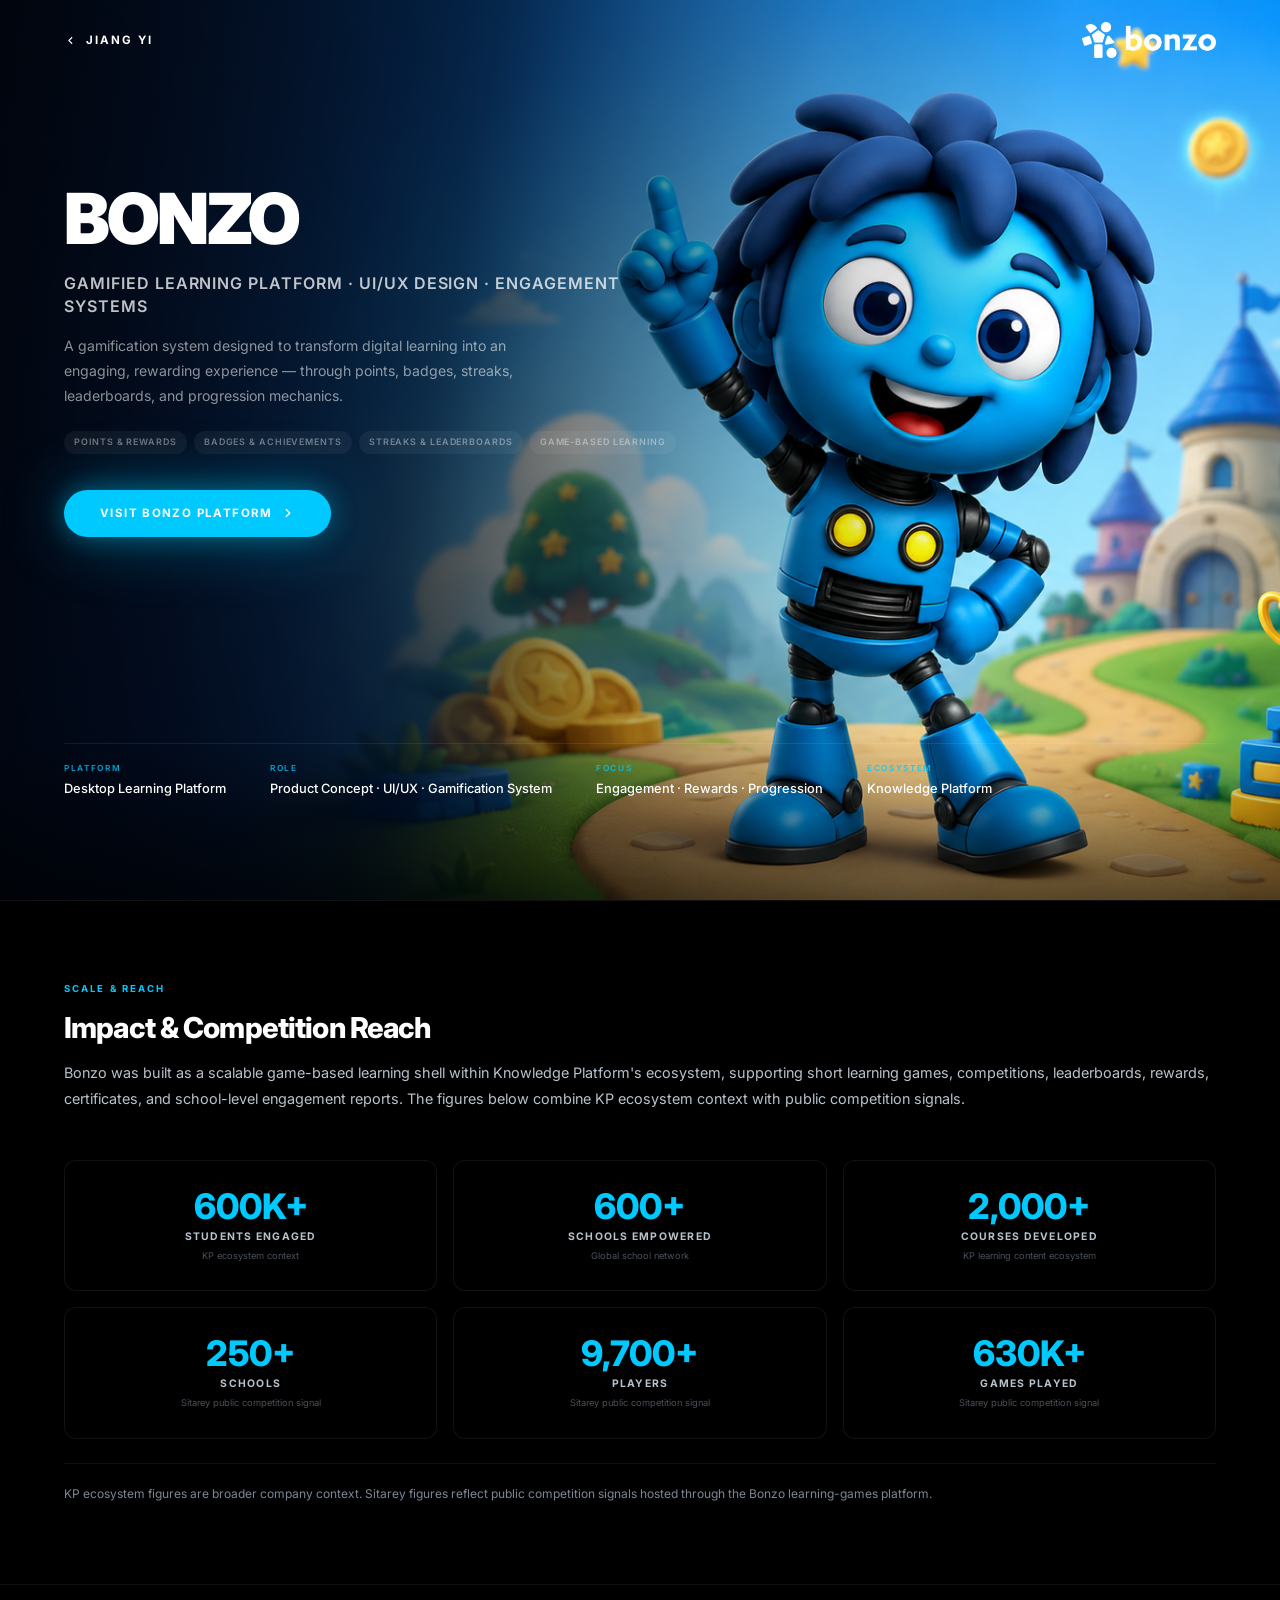
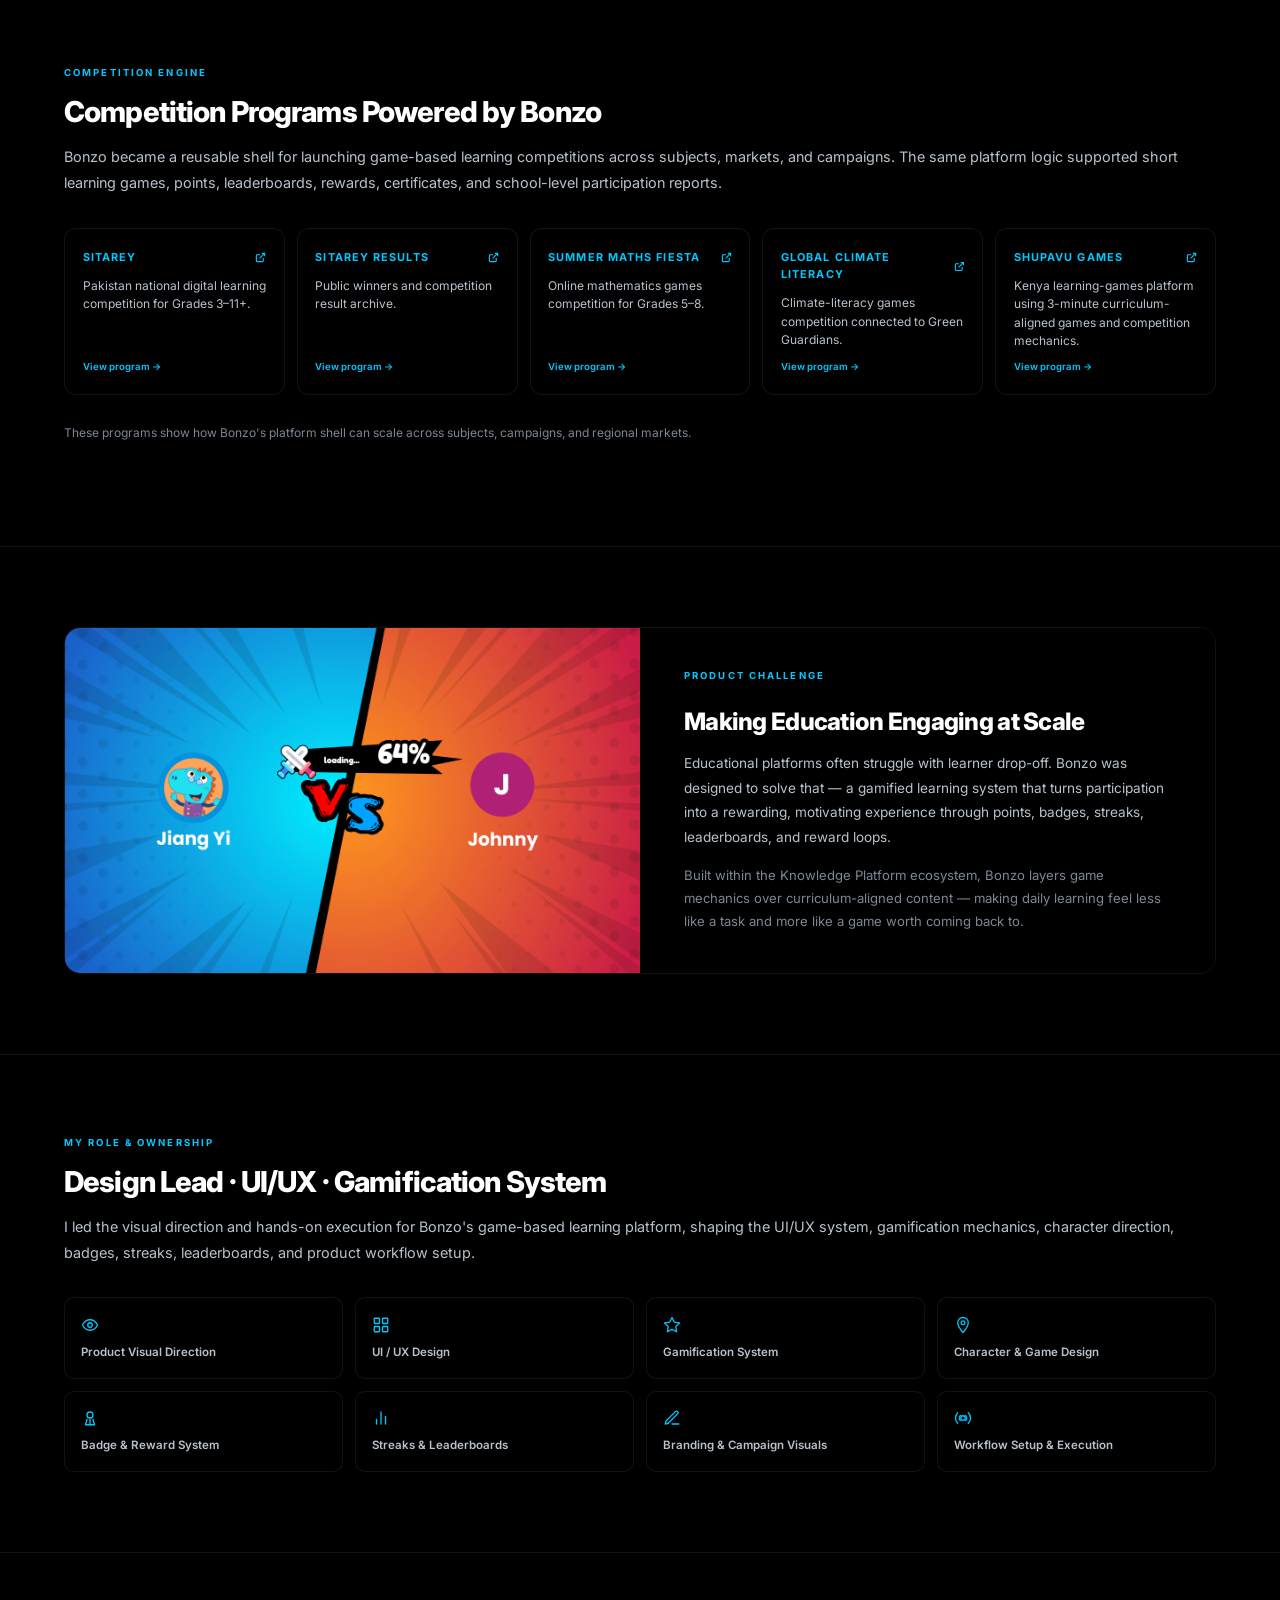
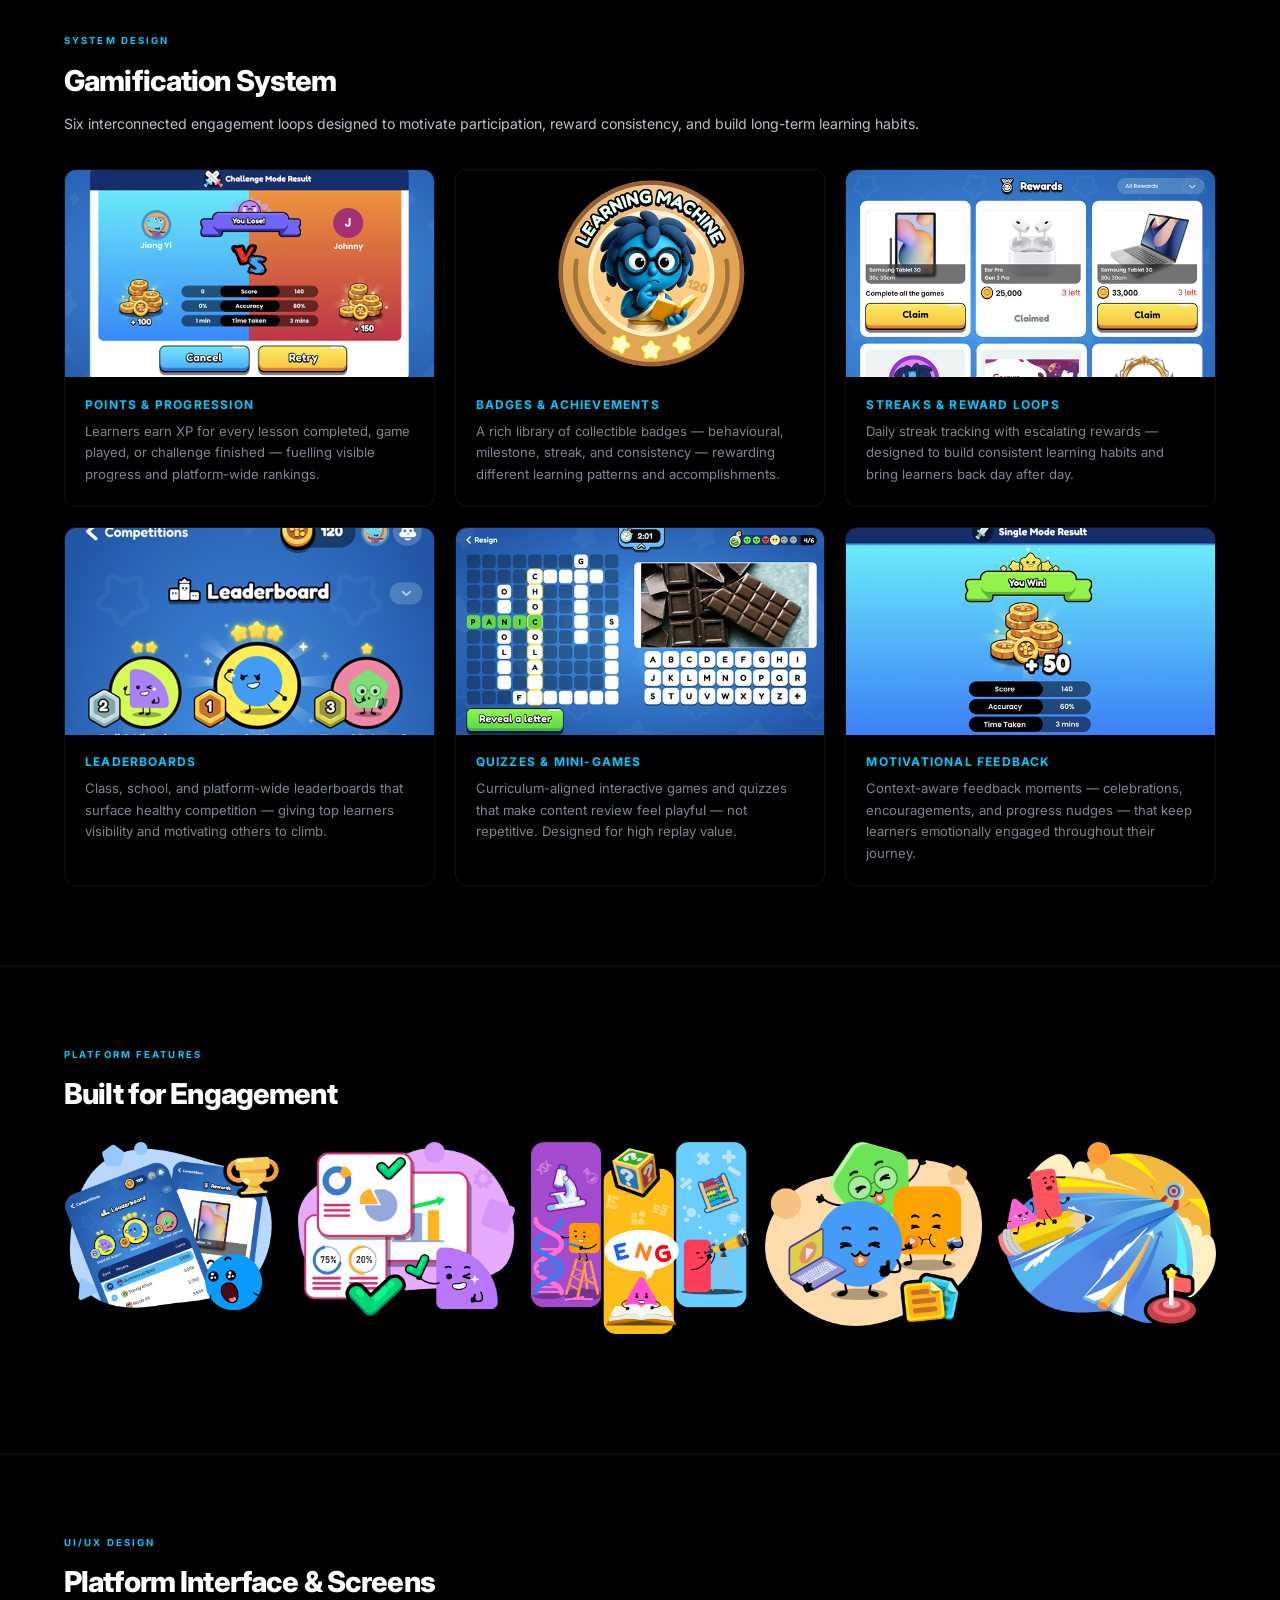
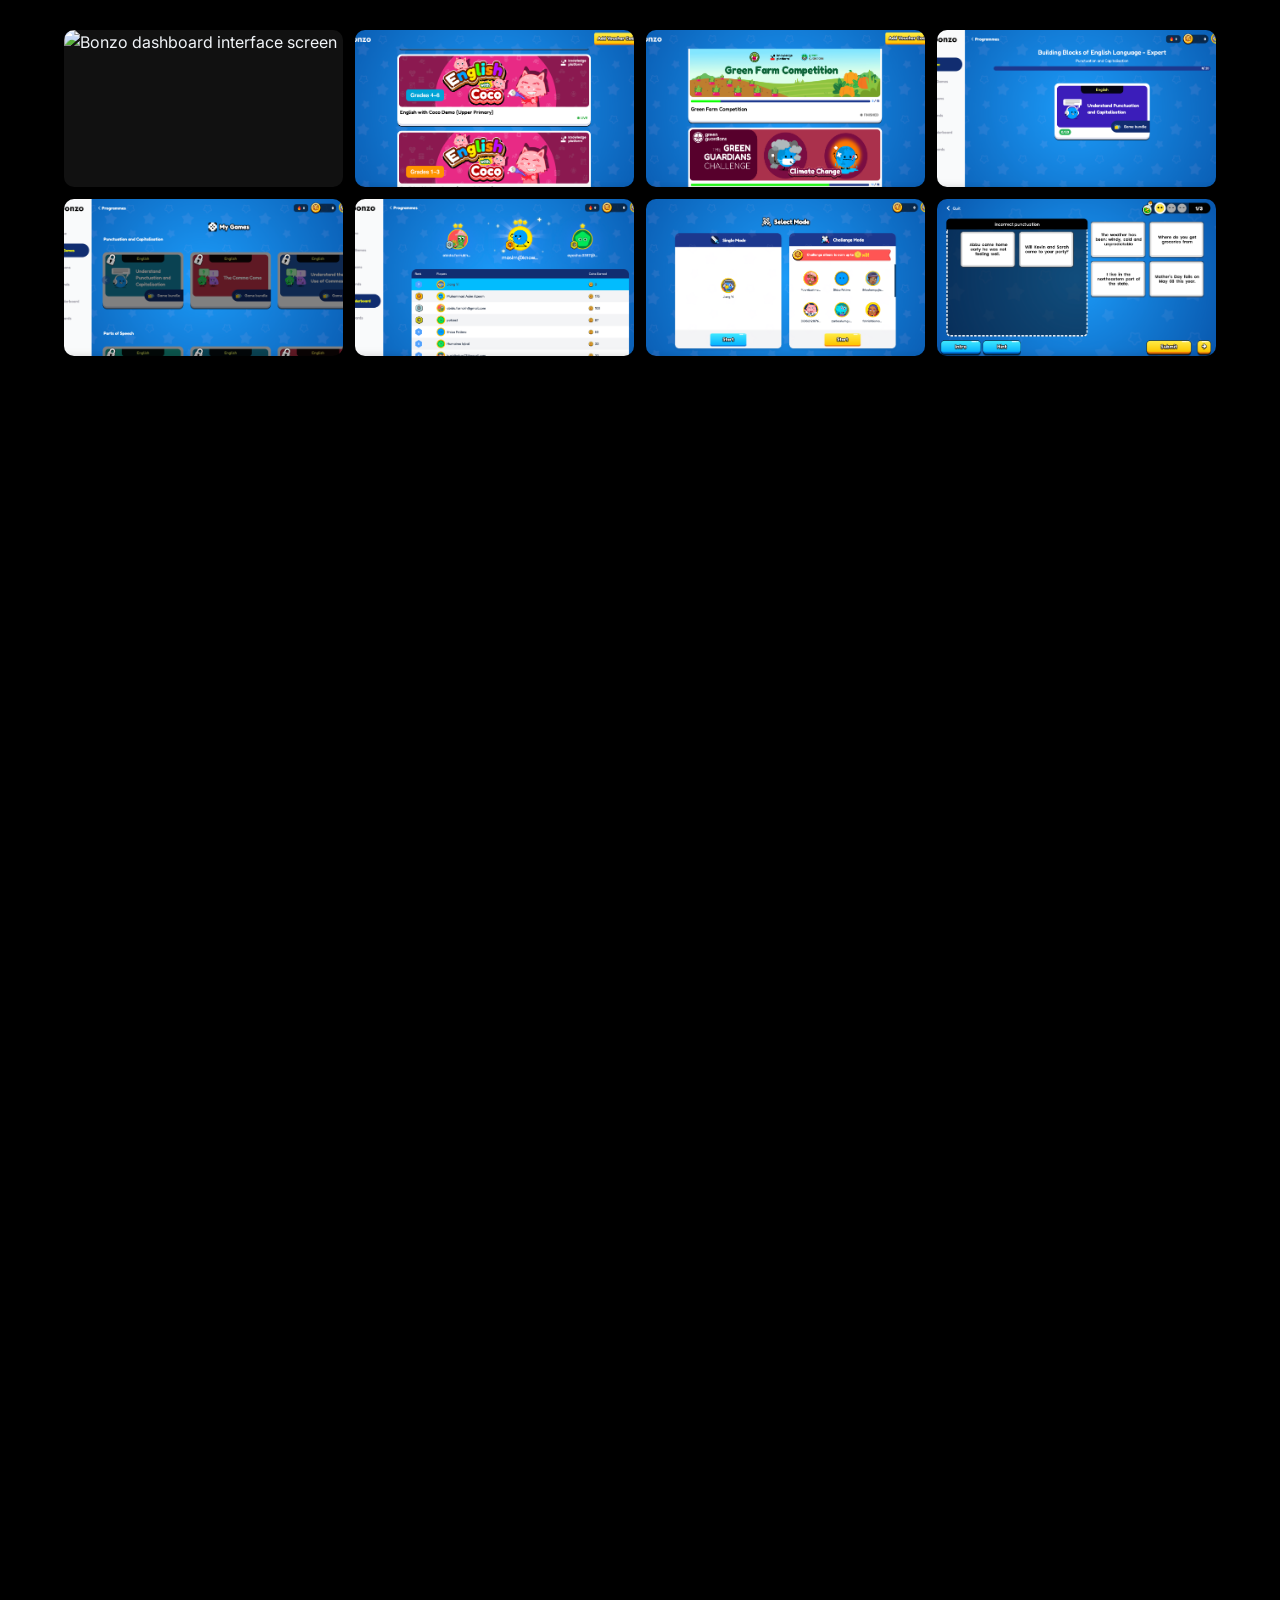
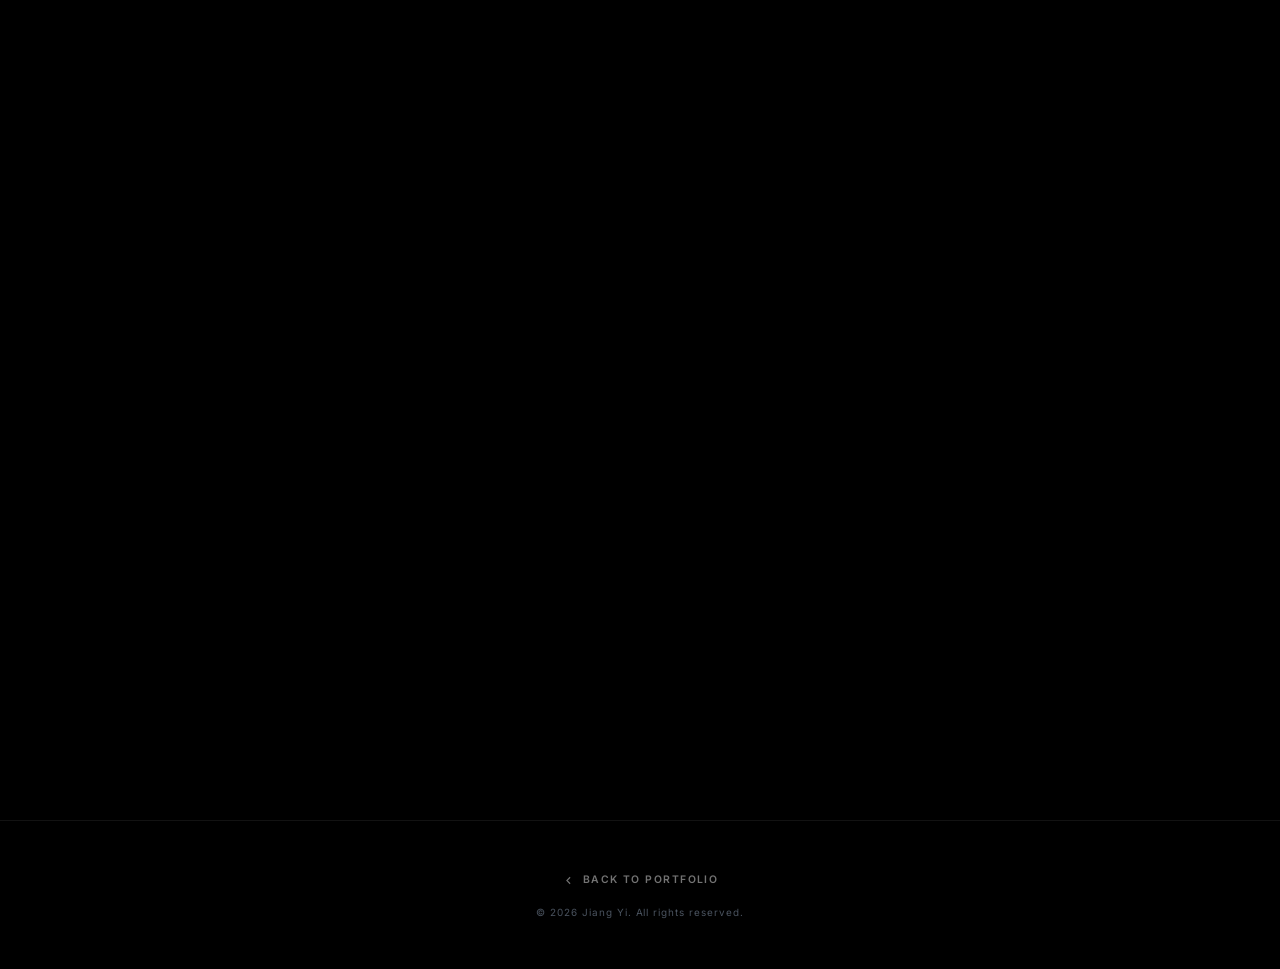
==== commit 2d68677d: "update-21-07" ====
--- a/projects/bonzo/index.html
+++ b/projects/bonzo/index.html
@@ -4,6 +4,16 @@
   <meta charset="UTF-8">
   <meta name="viewport" content="width=device-width, initial-scale=1.0">
   <title>BONZO — Jiang Yi</title>
+  <meta name="description" content="Bonzo case study by Jiang Yi: a game-based learning platform and gamification system for engagement, rewards, progression, and measurable digital learning.">
+  <meta property="og:title" content="Bonzo — Jiang Yi">
+  <meta property="og:description" content="A gamified learning platform and engagement system within the Knowledge Platform ecosystem.">
+  <meta property="og:type" content="article">
+  <meta property="og:image" content="https://jiangyi-portfolio.vercel.app/projects/bonzo/assets/hero-poster.jpg">
+  <meta name="twitter:card" content="summary_large_image">
+  <meta name="twitter:title" content="Bonzo — Jiang Yi">
+  <meta name="twitter:description" content="A game-based learning platform and gamification system for digital education engagement.">
+  <meta name="twitter:image" content="https://jiangyi-portfolio.vercel.app/projects/bonzo/assets/hero-poster.jpg">
+  <link rel="icon" href="../../assets/favicon.svg" type="image/svg+xml">
   <link rel="stylesheet" href="../../assets/style.css">
   <link rel="preconnect" href="https://fonts.googleapis.com">
   <link href="https://fonts.googleapis.com/css2?family=Playfair+Display:ital@1&display=swap" rel="stylesheet">
@@ -13,7 +23,7 @@
     body.theme-sky{--accent:#00c9ff;--accent2:#4ad9ff;--accent-soft:rgba(0,201,255,.15);--accent-glow:rgba(0,201,255,.40)}
     /* hero-cta-btn is in global style.css */
     /* Hero: full-bleed, no scale gap, stronger left gradient */
-    .hero-full__bg img{transform:none!important;object-fit:cover!important;object-position:center center!important}
+    .hero-full__bg img,.hero-full__bg video{transform:none!important;object-fit:cover!important;object-position:center center!important}
     .hero-full__bg::before{background:
       linear-gradient(100deg,rgba(0,0,0,.88) 0%,rgba(0,0,0,.65) 35%,rgba(0,0,0,.2) 58%,rgba(0,0,0,0) 75%),
       linear-gradient(to top,rgba(0,0,0,.6) 0%,rgba(0,0,0,0) 18%)!important}
@@ -75,6 +85,7 @@
       .comp-grid{grid-template-columns:repeat(2,1fr)!important}
     }
   </style>
+  <script defer src="/_vercel/insights/script.js"></script>
 </head>
 <body class="theme-sky">
 
@@ -91,9 +102,10 @@
   <!-- HERO -->
   <section class="hero-full">
     <div class="hero-full__bg">
-      <img src="./assets/Hero%20Image.png" alt="Bonzo platform"
-           onerror="this.style.display='none';this.nextElementSibling.style.display='flex'">
-      <div class="hero-full__placeholder" style="display:none"></div>
+      <video autoplay muted loop playsinline preload="auto"
+             poster="./assets/Hero%20Image.png">
+        <source src="./assets/Hero%20Image.mp4" type="video/mp4">
+      </video>
     </div>
     <div class="hero-full__frame">
       <div class="hero-full__content">
@@ -355,14 +367,14 @@
       <span class="section-label">UI/UX Design</span>
       <h2 class="section-h2" style="margin-bottom:2rem">Platform Interface & Screens</h2>
       <div style="display:grid;grid-template-columns:repeat(4,1fr);gap:.75rem">
-        <div class="gallery-item"><img src="./assets/Screenshot-2026-05-23-at-5.06.01-PM.png" loading="lazy" style="width:100%;height:100%;object-fit:cover"></div>
-        <div class="gallery-item"><img src="./assets/Screenshot-2026-05-23-at-5.06.27-PM.png" loading="lazy" style="width:100%;height:100%;object-fit:cover"></div>
-        <div class="gallery-item"><img src="./assets/Screenshot-2026-05-23-at-5.06.45-PM.png" loading="lazy" style="width:100%;height:100%;object-fit:cover"></div>
-        <div class="gallery-item"><img src="./assets/Screenshot-2026-05-23-at-5.07.19-PM.png" loading="lazy" style="width:100%;height:100%;object-fit:cover"></div>
-        <div class="gallery-item"><img src="./assets/Screenshot-2026-05-23-at-5.07.38-PM.png" loading="lazy" style="width:100%;height:100%;object-fit:cover"></div>
-        <div class="gallery-item"><img src="./assets/Screenshot-2026-05-23-at-5.08.09-PM.png" loading="lazy" style="width:100%;height:100%;object-fit:cover"></div>
-        <div class="gallery-item"><img src="./assets/Screenshot-2026-05-23-at-5.08.36-PM.png" loading="lazy" style="width:100%;height:100%;object-fit:cover"></div>
-        <div class="gallery-item"><img src="./assets/Screenshot-2026-05-23-at-5.09.04-PM.png" loading="lazy" style="width:100%;height:100%;object-fit:cover"></div>
+        <div class="gallery-item"><img src="./assets/Screenshot-2026-05-23-at-5.06.01-PM.png" alt="Bonzo dashboard interface screen" loading="lazy" style="width:100%;height:100%;object-fit:cover"></div>
+        <div class="gallery-item"><img src="./assets/Screenshot-2026-05-23-at-5.06.27-PM.png" alt="Bonzo learning module interface screen" loading="lazy" style="width:100%;height:100%;object-fit:cover"></div>
+        <div class="gallery-item"><img src="./assets/Screenshot-2026-05-23-at-5.06.45-PM.png" alt="Bonzo quiz and activity interface screen" loading="lazy" style="width:100%;height:100%;object-fit:cover"></div>
+        <div class="gallery-item"><img src="./assets/Screenshot-2026-05-23-at-5.07.19-PM.png" alt="Bonzo progress and rewards interface screen" loading="lazy" style="width:100%;height:100%;object-fit:cover"></div>
+        <div class="gallery-item"><img src="./assets/Screenshot-2026-05-23-at-5.07.38-PM.png" alt="Bonzo learner engagement interface screen" loading="lazy" style="width:100%;height:100%;object-fit:cover"></div>
+        <div class="gallery-item"><img src="./assets/Screenshot-2026-05-23-at-5.08.09-PM.png" alt="Bonzo platform navigation interface screen" loading="lazy" style="width:100%;height:100%;object-fit:cover"></div>
+        <div class="gallery-item"><img src="./assets/Screenshot-2026-05-23-at-5.08.36-PM.png" alt="Bonzo gamified learning interface screen" loading="lazy" style="width:100%;height:100%;object-fit:cover"></div>
+        <div class="gallery-item"><img src="./assets/Screenshot-2026-05-23-at-5.09.04-PM.png" alt="Bonzo reporting and progress interface screen" loading="lazy" style="width:100%;height:100%;object-fit:cover"></div>
       </div>
     </div>
   </section>
--- a/assets/style.css
+++ b/assets/style.css
@@ -43,6 +43,7 @@
 a{color:inherit;text-decoration:none}
 ul{list-style:none}
 h1,h2,h3,h4,h5,h6{font-family:var(--f);font-weight:800;letter-spacing:-0.03em;line-height:1.1;color:var(--white)}
+.nowrap{white-space:nowrap}
 
 /* ── LAYOUT ── */
 .container      {width:100%;max-width:var(--max);margin:0 auto;padding:0 var(--gut)}
@@ -162,6 +163,7 @@
 /* ── PROJECT CARDS — pure black, subtle border, hover lift+glow ── */
 .project-card{flex:0 0 calc(33.333% - 1rem);min-width:280px;background:var(--bg2);border:1px solid var(--line);border-radius:var(--radius-lg);overflow:hidden;transition:transform .3s ease,box-shadow .3s ease,border-color .3s ease;display:flex;flex-direction:column}
 .project-card:hover{transform:translateY(-5px);box-shadow:0 20px 60px -12px rgba(0,0,0,0.8);border-color:var(--line-strong)}
+.project-card:focus-visible{outline:2px solid var(--accent);outline-offset:4px}
 .card-thumb{aspect-ratio:16/9;position:relative;overflow:hidden;background:var(--bg3)}
 .card-thumb img{width:100%;height:100%;object-fit:cover;transition:transform .5s ease}
 .project-card:hover .card-thumb img{transform:scale(1.05)}
@@ -241,6 +243,7 @@
 }
 @media(max-width:480px){
   .container,.container-wide{padding:0 1.25rem}
+  .hero-full.theme-blue .hero-full__title{word-spacing:.14em}
   .skill-card{flex:0 0 100%}
   .impact-grid{grid-template-columns:1fr}
 }
